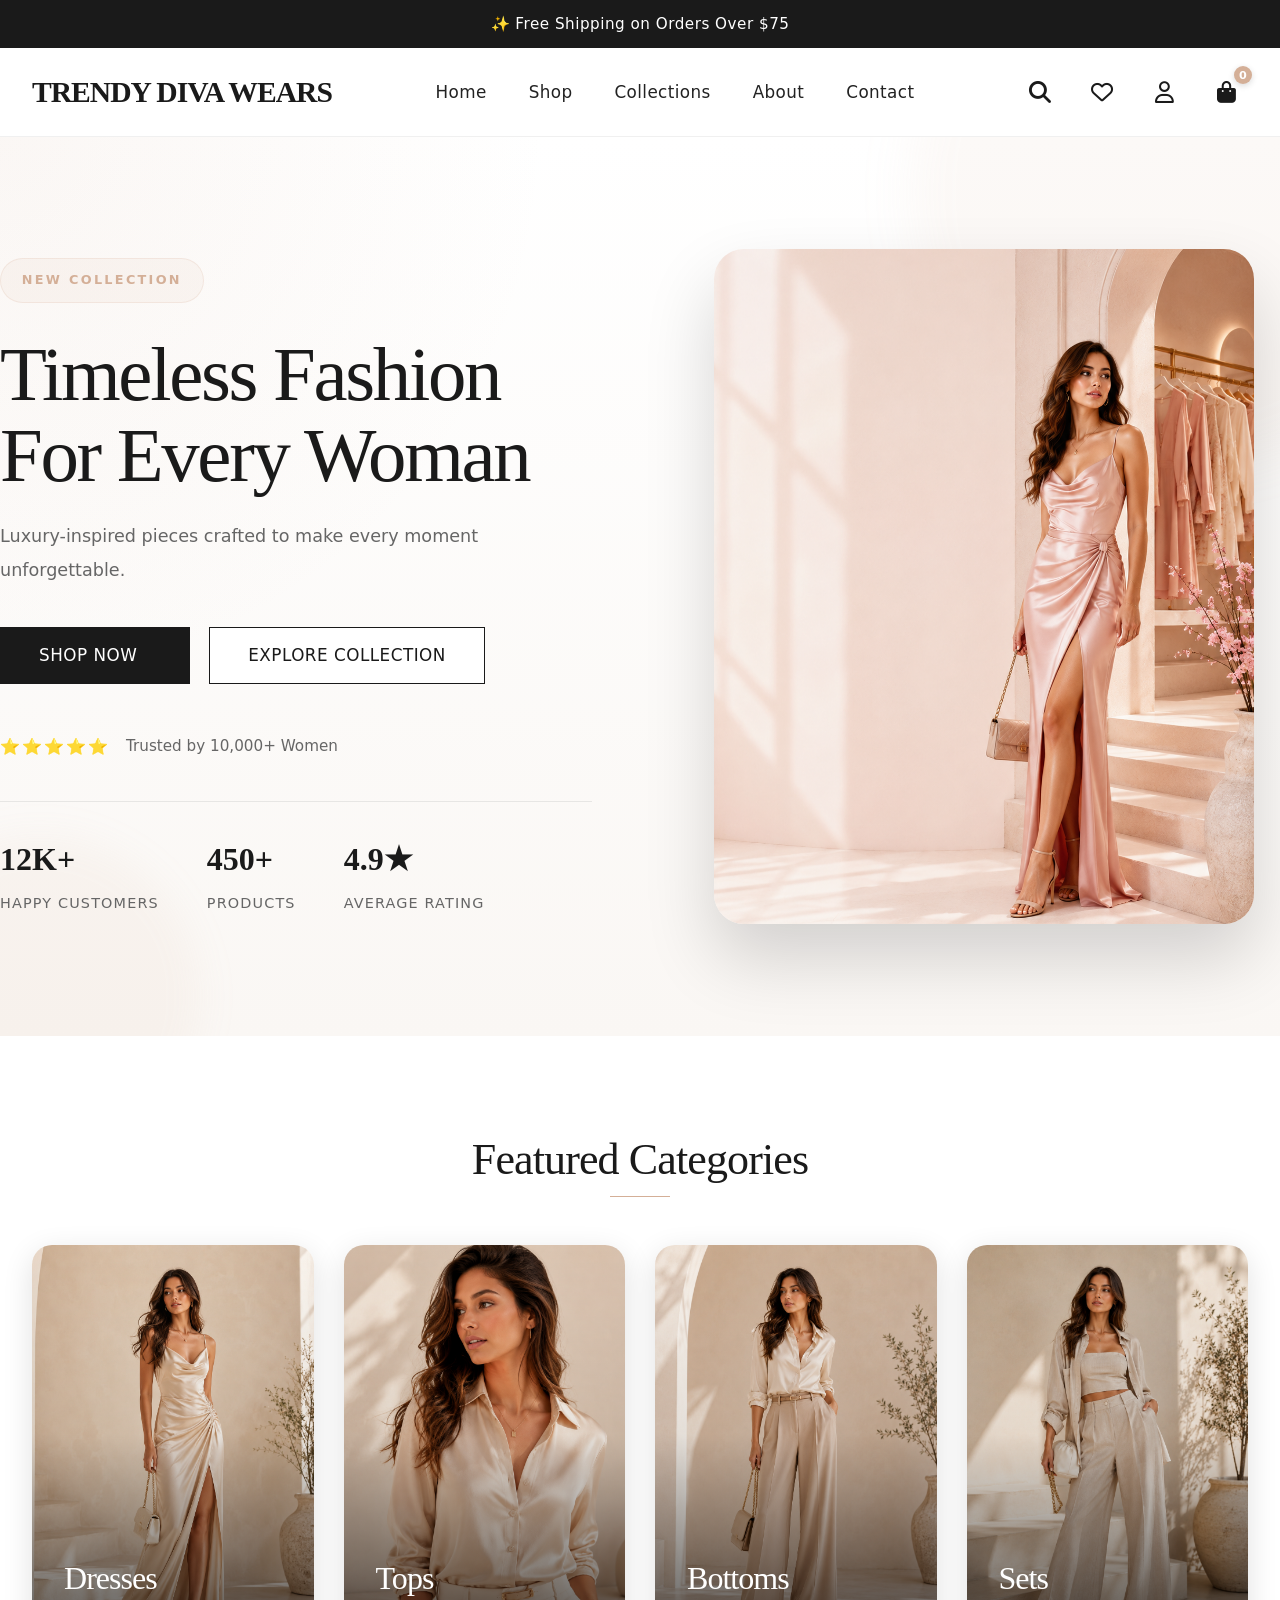
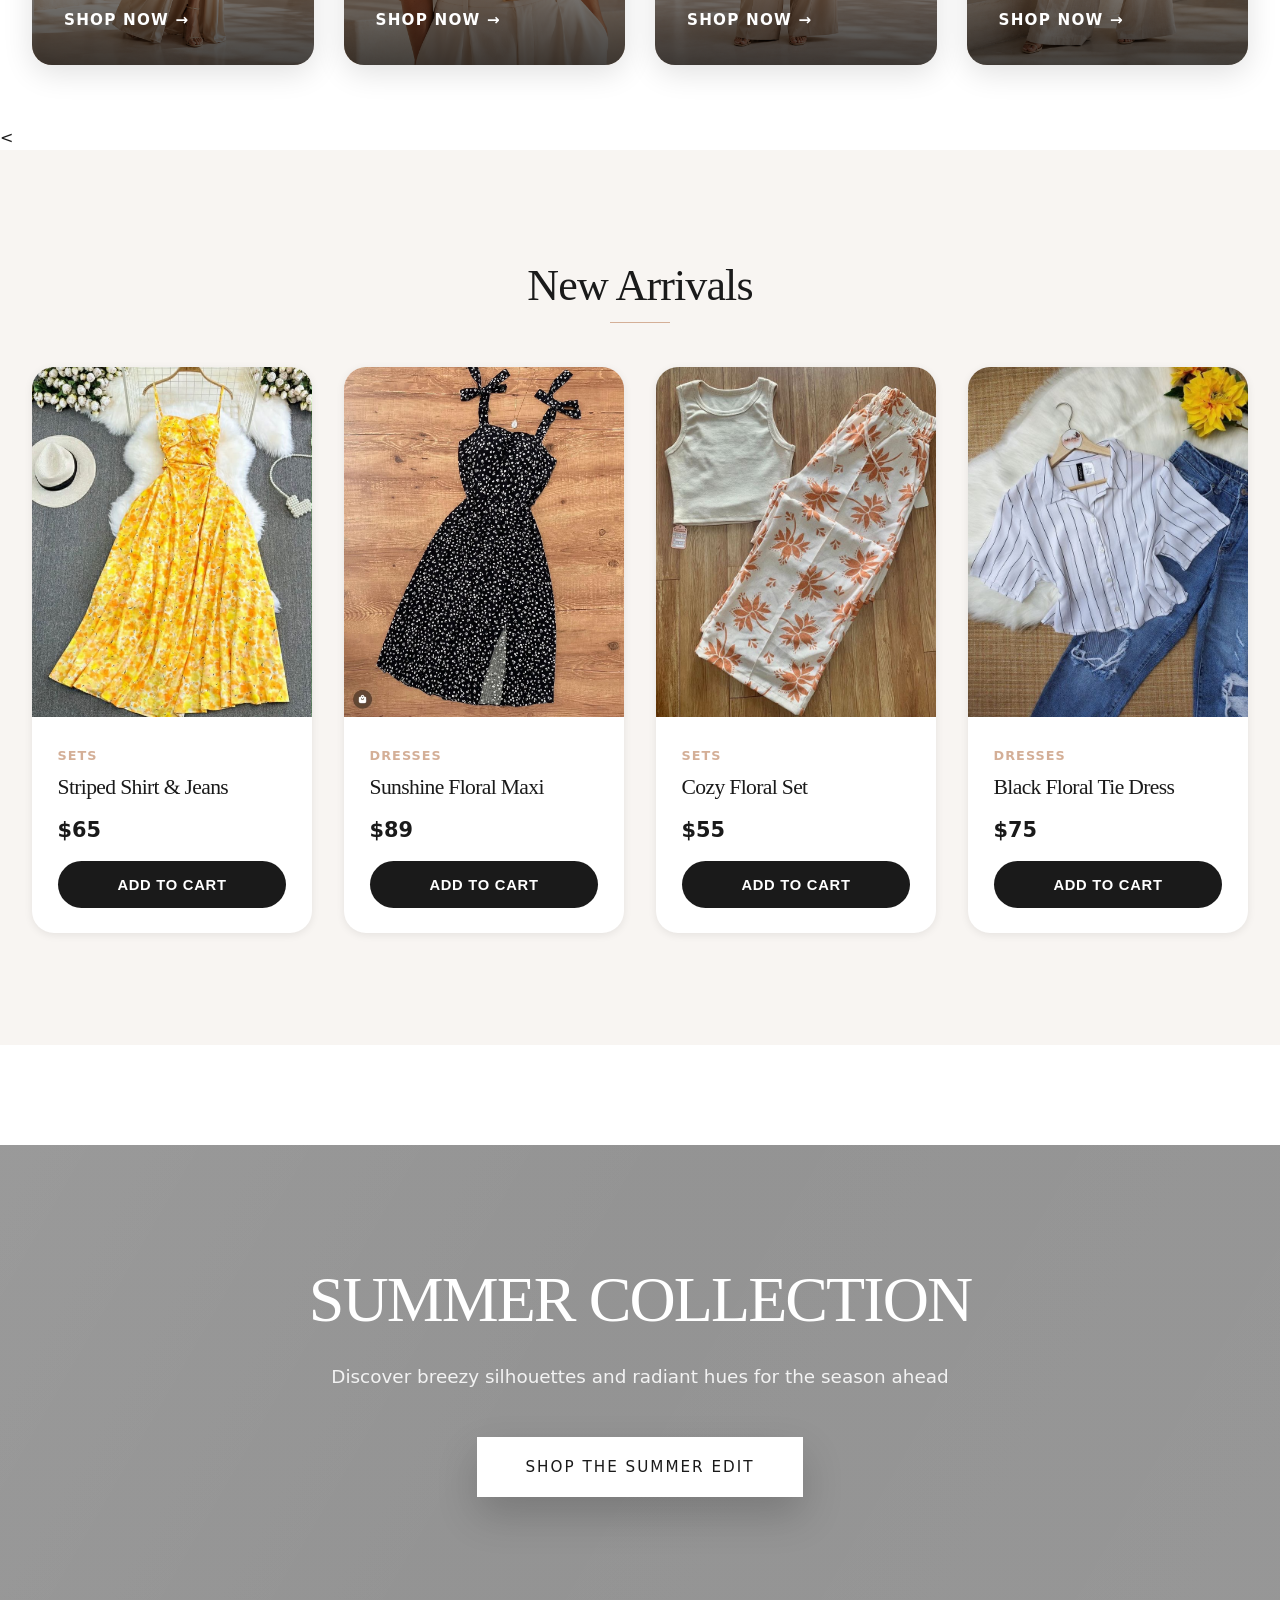
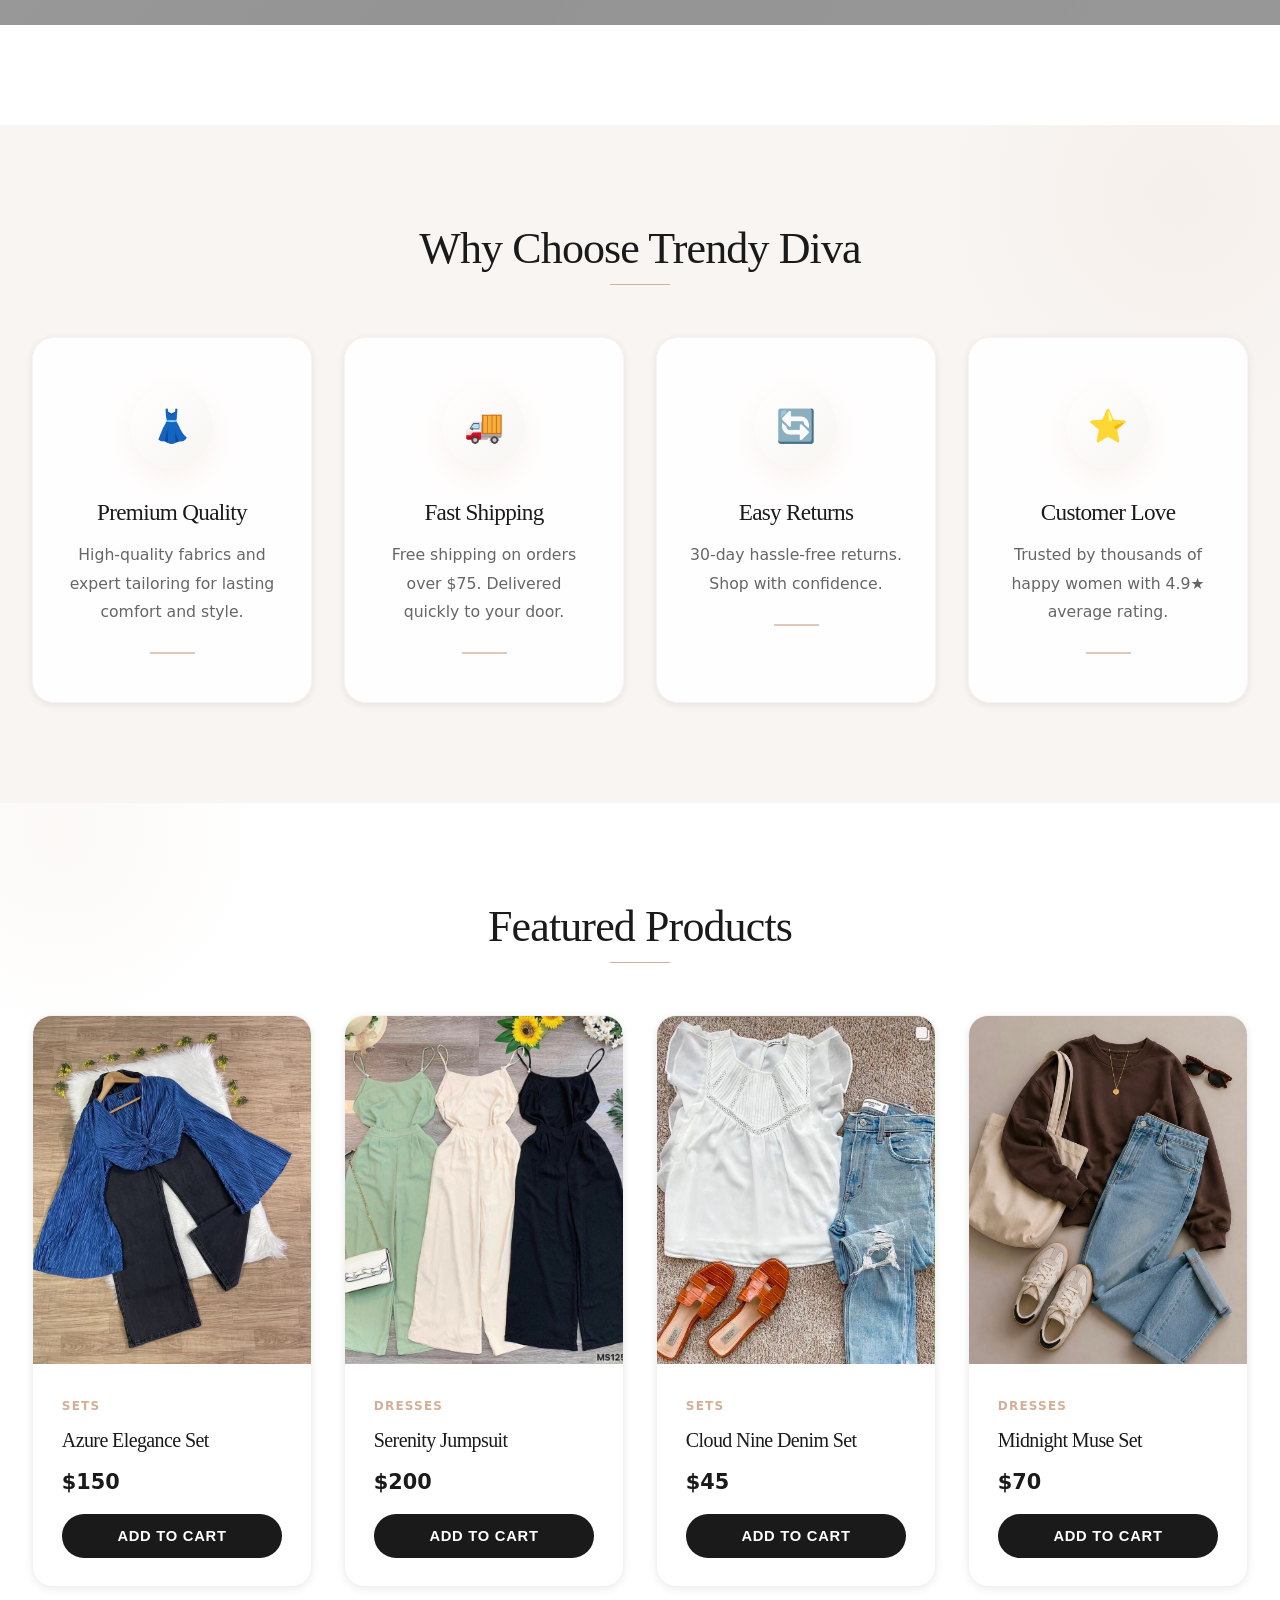
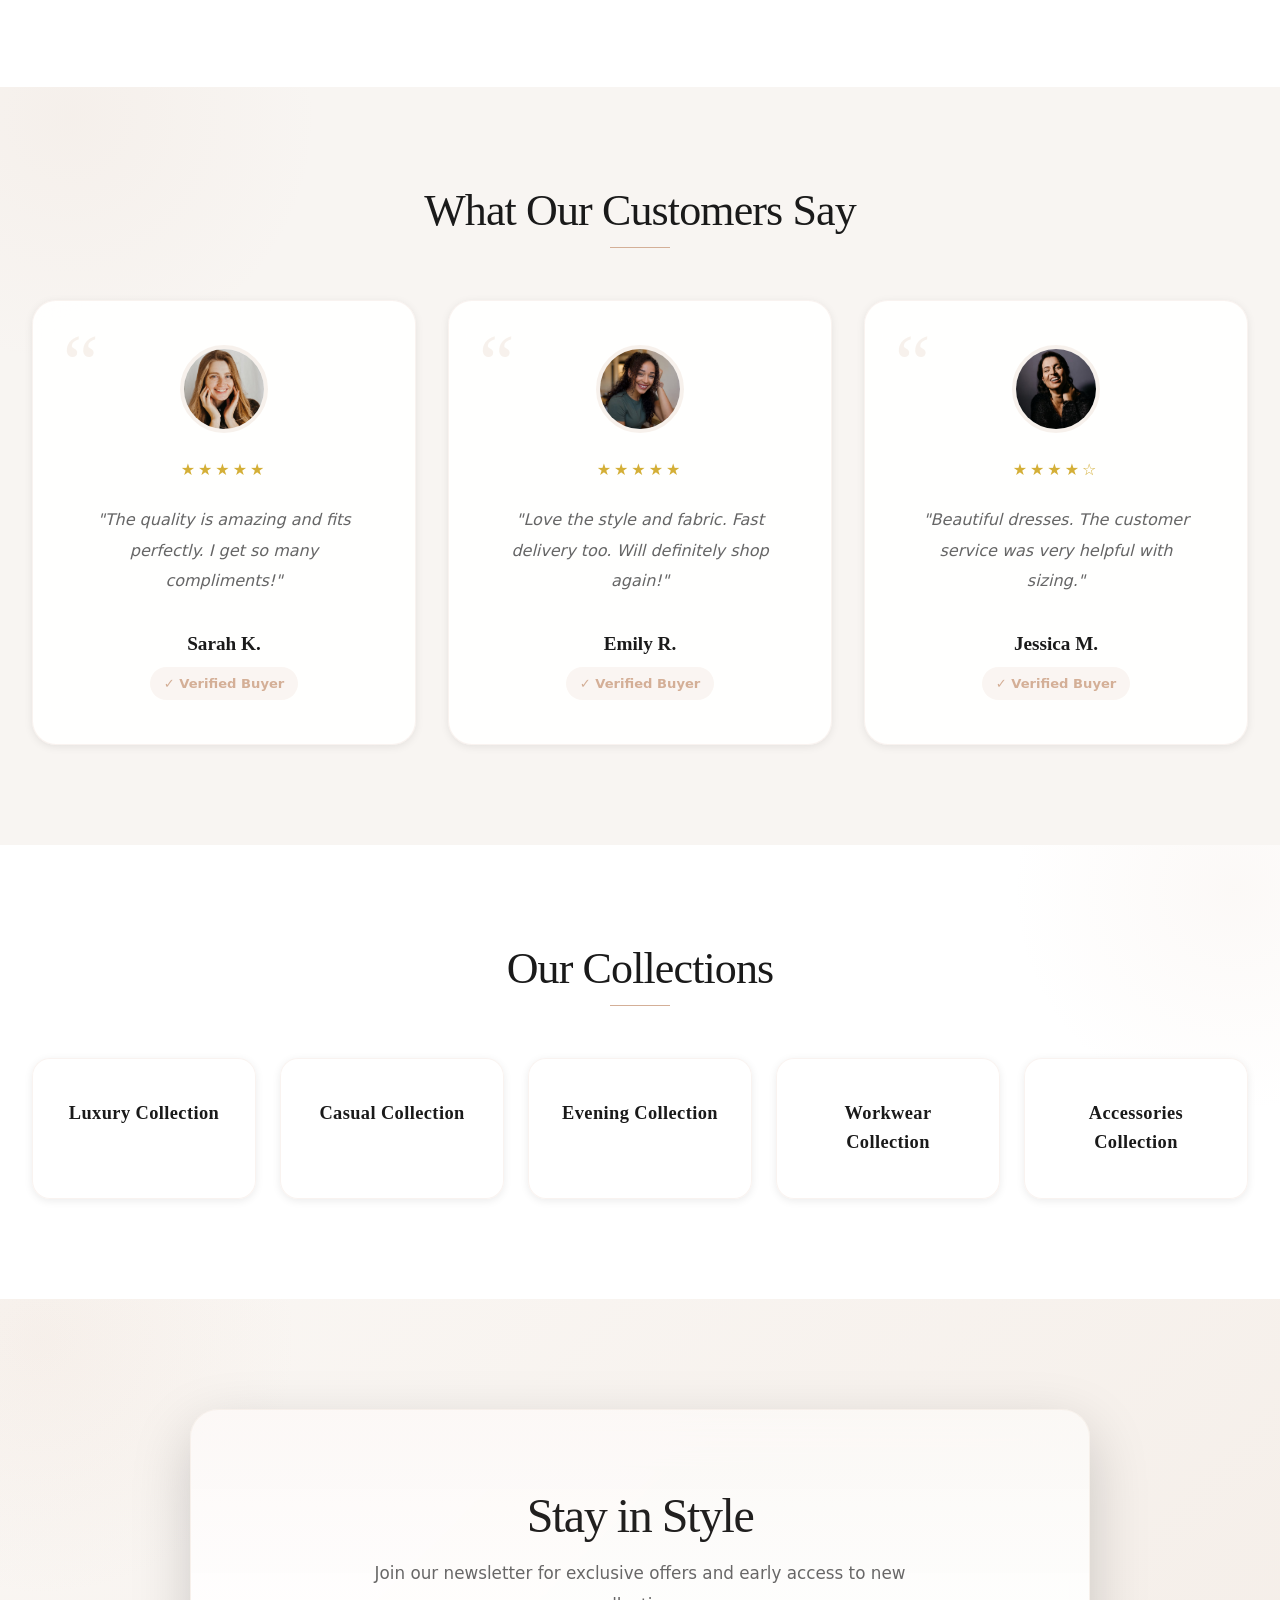
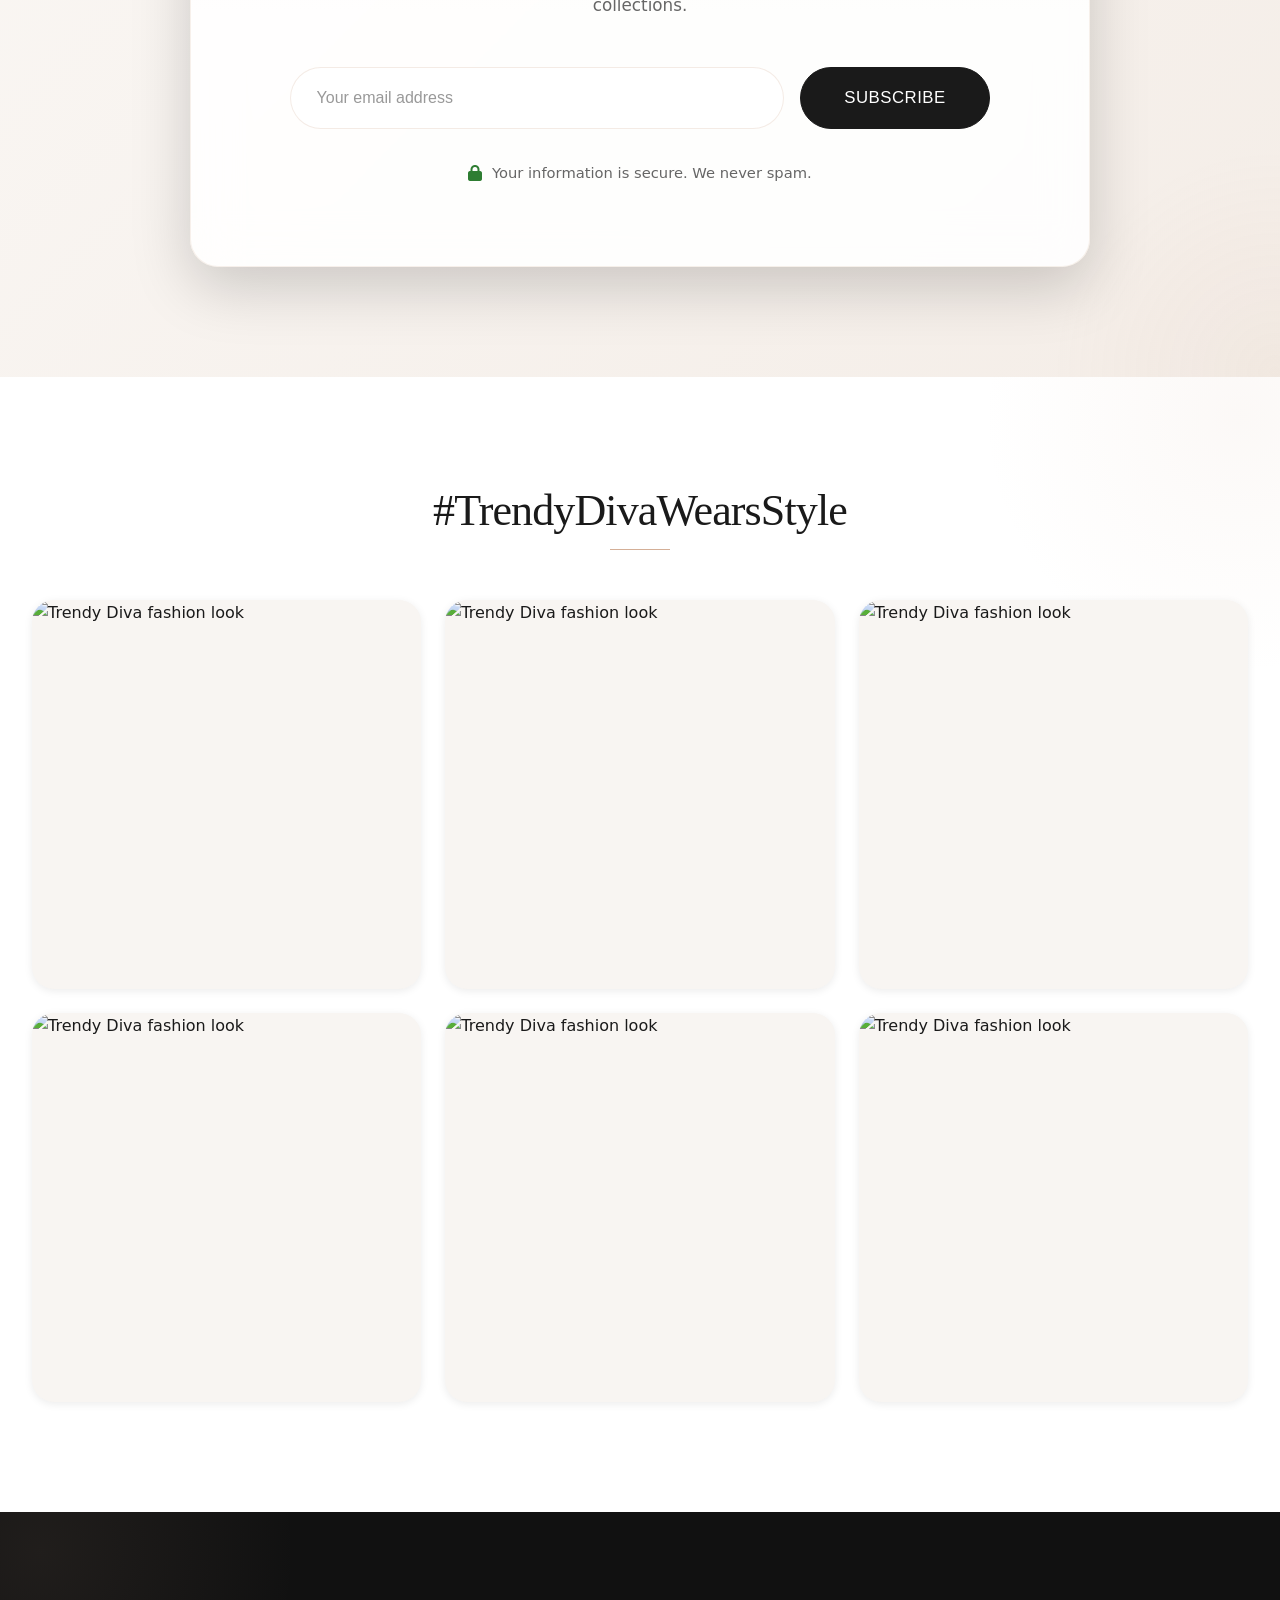
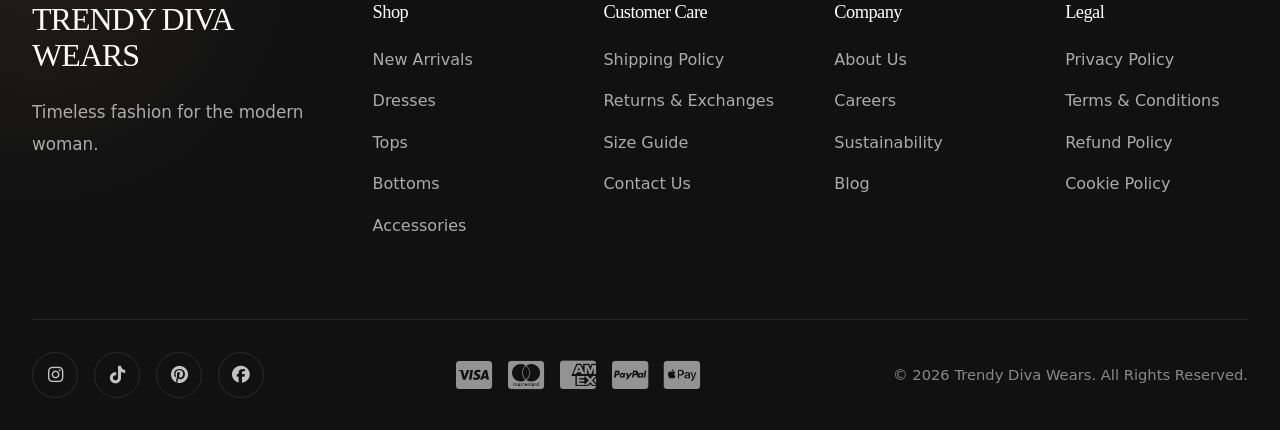
==== index.html @ c92789ea "Update index.html" ====
<!DOCTYPE html>
<html lang="en">
<head>
    <meta charset="UTF-8">
    <meta name="viewport" content="width=device-width, initial-scale=1.0">
    <meta name="description" content="Premium women's fashion. Shop elegant dresses, tops, skirts and more at Trendy Diva.">
    <meta name="keywords" content="fashion,women,dresses,skirts,tops,online store">
    <meta name="author" content="Trendy Diva">
    
    <title>Trendy Diva Wears • Premium Fashion for Modern Women</title>
    
    <!-- Favicon -->
    <link rel="icon" href="images/logo/favicon.png">
    
    <!-- Font Awesome -->
    <link rel="stylesheet" href="https://cdnjs.cloudflare.com/ajax/libs/font-awesome/6.5.1/css/all.min.css">
    
    <!-- CSS -->
    <link rel="stylesheet" href="css/style.css">
</head>
<body>

    <!-- Announcement -->
    <div class="announcement">
        ✨ Free Shipping on Orders Over $75
    </div>

    <!-- Navbar -->
    <nav class="navbar">
        <div class="nav-container">
            <a href="#" class="logo">TRENDY DIVA WEARS</a>
            
            <ul class="nav-links" id="navLinks">
                <li><a href="#">Home</a></li>
                <li><a href="#">Shop</a></li>
                <li><a href="#">Collections</a></li>
                <li><a href="#">About</a></li>
                <li><a href="#">Contact</a></li>
            </ul>

            <div class="nav-actions">
                <a href="#" class="icon-btn search-trigger" aria-label="Search"><i class="fa-solid fa-magnifying-glass"></i></a>
                <a href="#" class="icon-btn" aria-label="Wishlist"><i class="fa-regular fa-heart"></i></a>
                <a href="#" class="icon-btn" aria-label="Account"><i class="fa-regular fa-user"></i></a>
                <a href="#" class="icon-btn cart-icon" aria-label="Cart">
                    <i class="fa-solid fa-bag-shopping"></i>
                    <span class="cart-count">0</span>
                </a>
            </div>

            <div class="hamburger" id="hamburger">
                <span></span>
                <span></span>
                <span></span>
            </div>
        </div>
    </nav>

    <!-- Hidden Search Modal -->
    <div class="search-modal" id="searchModal" style="display:none;">
        <div class="search-modal-content">
            <input type="text" placeholder="Search our collection..." aria-label="Search products">
            <button type="button" class="close-search">✕</button>
        </div>
    </div>

    <!-- Hero -->
    <header class="hero">
        <div class="hero-container">
            <!-- Left Column -->
            <div class="hero-content">
                <span class="badge">NEW COLLECTION</span>
                <h1>Timeless Fashion<br>For Every Woman</h1>
                <p>Luxury-inspired pieces crafted to make every moment unforgettable.</p>
                
                <div class="hero-buttons">
                    <a href="#" class="btn-primary">Shop Now</a>
                    <a href="#" class="btn-secondary">Explore Collection</a>
                </div>

                <div class="trust-proof">
                    <span class="stars">⭐⭐⭐⭐⭐</span>
                    <p>Trusted by 10,000+ Women</p>
                </div>

                <div class="hero-stats">
                    <div class="stat-item">
                        <strong>12K+</strong>
                        <span>Happy Customers</span>
                    </div>
                    <div class="stat-item">
                        <strong>450+</strong>
                        <span>Products</span>
                    </div>
                    <div class="stat-item">
                        <strong>4.9★</strong>
                        <span>Average Rating</span>
                    </div>
                </div>
            </div>

            <!-- Right Column - Model Image -->
<div class="hero-image-wrapper">
    <div class="decorative-shape"></div>
    <img src="images/hero-image.PNG"
         alt="Luxury Fashion Model"
         class="hero-model">
</div>
        </div>
    </header>

        <!-- Featured Categories -->
    <section class="section categories-section">
        <div class="container">
            <h2 class="section-title">Featured Categories</h2>

            <div class="categories-grid">

                <div class="category-card">
                    <div class="category-image-wrapper">
                        <img src="images/category-dresses.PNG" alt="Dresses" loading="lazy">
                    </div>
                    <div class="category-overlay">
                        <h3>Dresses</h3>
                        <a href="#" class="shop-link">Shop Now →</a>
                    </div>
                </div>

                <div class="category-card">
                    <div class="category-image-wrapper">
                        <img src="images/category-tops.PNG" alt="Tops" loading="lazy">
                    </div>
                    <div class="category-overlay">
                        <h3>Tops</h3>
                        <a href="#" class="shop-link">Shop Now →</a>
                    </div>
                </div>

                <div class="category-card">
                    <div class="category-image-wrapper">
                        <img src="images/category-bottoms.PNG" alt="Bottoms" loading="lazy">
                    </div>
                    <div class="category-overlay">
                        <h3>Bottoms</h3>
                        <a href="#" class="shop-link">Shop Now →</a>
                    </div>
                </div>

                <div class="category-card">
                    <div class="category-image-wrapper">
                        <img src="images/category-sets.PNG" alt="Sets" loading="lazy">
                    </div>
                    <div class="category-overlay">
                        <h3>Sets</h3>
                        <a href="#" class="shop-link">Shop Now →</a>
                    </div>
                </div>

            </div>
        </div>
    </section>

    <<!-- New Arrivals -->
<section class="section new-arrivals">
    <div class="container">
        <h2 class="section-title">New Arrivals</h2>
        <div class="products-grid">

            <!-- Product 1 -->
            <div class="product-card">
                <div class="product-image">
                    <img src="images/dresses.JPG" alt="Striped Shirt Set" loading="lazy">
                </div>
                <div class="product-info">
                    <span class="product-category">Sets</span>
                    <h4>Striped Shirt & Jeans</h4>
                    <div class="price-row">
                        <span class="price">$65</span>
                    </div>
                    <button class="add-to-cart">Add to Cart</button>
                </div>
            </div>

            <!-- Product 2 -->
            <div class="product-card">
                <div class="product-image">
                    <img src="images/dresses1.JPG" alt="Yellow Floral Dress" loading="lazy">
                </div>
                <div class="product-info">
                    <span class="product-category">Dresses</span>
                    <h4>Sunshine Floral Maxi</h4>
                    <div class="price-row">
                        <span class="price">$89</span>
                    </div>
                    <button class="add-to-cart">Add to Cart</button>
                </div>
            </div>

            <!-- Product 3 -->
            <div class="product-card">
                <div class="product-image">
                    <img src="images/sets1.JPG" alt="Cream Matching Set" loading="lazy">
                </div>
                <div class="product-info">
                    <span class="product-category">Sets</span>
                    <h4>Cozy Floral Set</h4>
                    <div class="price-row">
                        <span class="price">$55</span>
                    </div>
                    <button class="add-to-cart">Add to Cart</button>
                </div>
            </div>

            <!-- Product 4 -->
            <div class="product-card">
                <div class="product-image">
                    <img src="images/sets.JPG" alt="Black Floral Dress" loading="lazy">
                </div>
                <div class="product-info">
                    <span class="product-category">Dresses</span>
                    <h4>Black Floral Tie Dress</h4>
                    <div class="price-row">
                        <span class="price">$75</span>
                    </div>
                    <button class="add-to-cart">Add to Cart</button>
                </div>
            </div>

        </div>
    </div>
</section>

    <!-- Summer Banner -->
    <section class="promo-banner">
        <div class="container">
            <div class="banner-content">
                <h2>SUMMER COLLECTION</h2>
                <p>Discover breezy silhouettes and radiant hues for the season ahead</p>
                <a href="#" class="btn-primary">Shop The Summer Edit</a>
            </div>
        </div>
    </section>

    <!-- Why Choose Us -->
<section class="section why-us">
    <div class="container">
        <h2 class="section-title">Why Choose Trendy Diva</h2>
        <div class="features-grid">

            <div class="feature-card">
                <div class="feature-icon">👗</div>
                <h3>Premium Quality</h3>
                <p>High-quality fabrics and expert tailoring for lasting comfort and style.</p>
            </div>

            <div class="feature-card">
                <div class="feature-icon">🚚</div>
                <h3>Fast Shipping</h3>
                <p>Free shipping on orders over $75. Delivered quickly to your door.</p>
            </div>

            <div class="feature-card">
                <div class="feature-icon">🔄</div>
                <h3>Easy Returns</h3>
                <p>30-day hassle-free returns. Shop with confidence.</p>
            </div>

            <div class="feature-card">
                <div class="feature-icon">⭐</div>
                <h3>Customer Love</h3>
                <p>Trusted by thousands of happy women with 4.9★ average rating.</p>
            </div>

        </div>
    </div>
</section>

   <!-- Featured Products -->
<section class="section featured-products">
    <div class="container">
        <h2 class="section-title">Featured Products</h2>
        <div class="products-grid">

            <!-- 1 -->
            <div class="product-card">
                <div class="product-image">
                    <img src="images/productbl .JPG" alt="Azure Elegance Set" loading="lazy">
                </div>
                <div class="product-info">
                    <span class="product-category">Sets</span>
                    <h4>Azure Elegance Set</h4>
                    <div class="price-row">
                        <span class="price">$150</span>
                    </div>
                    <button class="add-to-cart">Add to Cart</button>
                </div>
            </div>

            <!-- 2 -->
            <div class="product-card">
                <div class="product-image">
                    <img src="images/productp .JPG" alt="Serenity Jumpsuit" loading="lazy">
                </div>
                <div class="product-info">
                    <span class="product-category">Dresses</span>
                    <h4>Serenity Jumpsuit</h4>
                    <div class="price-row">
                        <span class="price">$200</span>
                    </div>
                    <button class="add-to-cart">Add to Cart</button>
                </div>
            </div>

            <!-- 3 -->
            <div class="product-card">
                <div class="product-image">
                    <img src="images/productw .JPG" alt="Cloud Nine Denim Set" loading="lazy">
                </div>
                <div class="product-info">
                    <span class="product-category">Sets</span>
                    <h4>Cloud Nine Denim Set</h4>
                    <div class="price-row">
                        <span class="price">$45</span>
                    </div>
                    <button class="add-to-cart">Add to Cart</button>
                </div>
            </div>

            <!-- 4 -->
            <div class="product-card">
                <div class="product-image">
                    <img src="images/productb.JPG" alt="Midnight Muse Set" loading="lazy">
                </div>
                <div class="product-info">
                    <span class="product-category">Dresses</span>
                    <h4>Midnight Muse Set</h4>
                    <div class="price-row">
                        <span class="price">$70</span>
                    </div>
                    <button class="add-to-cart">Add to Cart</button>
                </div>
            </div>

        </div>
    </div>
</section>
    <!-- Testimonials -->
<section class="section testimonials">
    <div class="container">
        <h2 class="section-title">What Our Customers Say</h2>
        <div class="testimonials-grid">

            <div class="testimonial-card">
                <img src="images/testimonial1.jpg" alt="Sarah K." class="testimonial-avatar" loading="lazy">
                <div class="stars">★★★★★</div>
                <p>"The quality is amazing and fits perfectly. I get so many compliments!"</p>
                <div class="testimonial-meta">
                    <strong>Sarah K.</strong>
                    <span class="verified">✓ Verified Buyer</span>
                </div>
            </div>

            <div class="testimonial-card">
                <img src="images/testimonial2.jpg" alt="Emily R." class="testimonial-avatar" loading="lazy">
                <div class="stars">★★★★★</div>
                <p>"Love the style and fabric. Fast delivery too. Will definitely shop again!"</p>
                <div class="testimonial-meta">
                    <strong>Emily R.</strong>
                    <span class="verified">✓ Verified Buyer</span>
                </div>
            </div>

            <div class="testimonial-card">
                <img src="images/testimonial3.jpg" alt="Jessica M." class="testimonial-avatar" loading="lazy">
                <div class="stars">★★★★☆</div>
                <p>"Beautiful dresses. The customer service was very helpful with sizing."</p>
                <div class="testimonial-meta">
                    <strong>Jessica M.</strong>
                    <span class="verified">✓ Verified Buyer</span>
                </div>
            </div>

        </div>
    </div>
</section>

    <!-- Trusted Brands -->
    <section class="brands-section">
        <div class="container">
            <h2 class="section-title">Our Collections</h2>
            <div class="brands-grid">
                <div class="brand">Luxury Collection</div>
                <div class="brand">Casual Collection</div>
                <div class="brand">Evening Collection</div>
                <div class="brand">Workwear Collection</div>
                <div class="brand">Accessories Collection</div>
            </div>
        </div>
    </section>

    <!-- Newsletter -->
    <section class="newsletter-section">
        <div class="container">
            <div class="newsletter-box">
                <h2>Stay in Style</h2>
                <p>Join our newsletter for exclusive offers and early access to new collections.</p>
                <form id="newsletterForm">
                    <input type="email" placeholder="Your email address" required>
                    <button type="submit" class="btn-primary">Subscribe</button>
                </form>
                <div class="secure-note">
                    <i class="fa-solid fa-lock"></i>
                    <span>Your information is secure. We never spam.</span>
                </div>
            </div>
        </div>
    </section>

    <!-- Instagram Gallery -->
<section class="instagram-section">
    <div class="container">
        <h2 class="section-title">#TrendyDivaWearsStyle</h2>
        <div class="instagram-grid">

            <div class="insta-card">
                <img src="images/insta1.jpg" alt="Trendy Diva fashion look" loading="lazy">
            </div>
            <div class="insta-card">
                <img src="images/insta2.jpg" alt="Trendy Diva fashion look" loading="lazy">
            </div>
            <div class="insta-card">
                <img src="images/insta3.jpg" alt="Trendy Diva fashion look" loading="lazy">
            </div>
            <div class="insta-card">
                <img src="images/insta4.jpg" alt="Trendy Diva fashion look" loading="lazy">
            </div>
            <div class="insta-card">
                <img src="images/insta5.jpg" alt="Trendy Diva fashion look" loading="lazy">
            </div>
            <div class="insta-card">
                <img src="images/insta6.jpg" alt="Trendy Diva fashion look" loading="lazy">
            </div>

        </div>
    </div>
</section>

    <!-- Footer -->
    <footer class="footer">
        <div class="container">
            <div class="footer-grid">
                <div class="footer-col">
                    <h3>TRENDY DIVA WEARS</h3>
                    <p>Timeless fashion for the modern woman.</p>
                </div>
                <div class="footer-col">
                    <h4>Shop</h4>
                    <a href="#">New Arrivals</a>
                    <a href="#">Dresses</a>
                    <a href="#">Tops</a>
                    <a href="#">Bottoms</a>
                    <a href="#">Accessories</a>
                </div>
                <div class="footer-col">
                    <h4>Customer Care</h4>
                    <a href="#">Shipping Policy</a>
                    <a href="#">Returns &amp; Exchanges</a>
                    <a href="#">Size Guide</a>
                    <a href="#">Contact Us</a>
                </div>
                <div class="footer-col">
                    <h4>Company</h4>
                    <a href="#">About Us</a>
                    <a href="#">Careers</a>
                    <a href="#">Sustainability</a>
                    <a href="#">Blog</a>
                </div>
                <div class="footer-col">
                    <h4>Legal</h4>
                    <a href="#">Privacy Policy</a>
                    <a href="#">Terms &amp; Conditions</a>
                    <a href="#">Refund Policy</a>
                    <a href="#">Cookie Policy</a>
                </div>
            </div>
            
            <div class="footer-bottom">
                <div class="social-icons">
                    <a href="#"><i class="fa-brands fa-instagram"></i></a>
                    <a href="#"><i class="fa-brands fa-tiktok"></i></a>
                    <a href="#"><i class="fa-brands fa-pinterest"></i></a>
                    <a href="#"><i class="fa-brands fa-facebook"></i></a>
                </div>
                <div class="payment-icons">
                    <i class="fa-brands fa-cc-visa"></i>
                    <i class="fa-brands fa-cc-mastercard"></i>
                    <i class="fa-brands fa-cc-amex"></i>
                    <i class="fa-brands fa-cc-paypal"></i>
                    <i class="fa-brands fa-cc-apple-pay"></i>
                </div>
                <p>&copy; 2026 Trendy Diva Wears. All Rights Reserved.</p>
            </div>
        </div>
    </footer>

    <!-- Back to Top -->
    <button class="back-to-top" id="backToTop" aria-label="Back to top">
        <i class="fa-solid fa-arrow-up"></i>
    </button>

    <!-- JS -->
    <script src="js/script.js"></script>
</body>
</html>
---- css/style.css ----
/* CSS Reset */
*,
*::before,
*::after {
    margin: 0;
    padding: 0;
    box-sizing: border-box;
}

body {
    font-family: 'Helvetica Neue', system-ui, -apple-system, BlinkMacSystemFont, 'Segoe UI', Roboto, sans-serif;
    line-height: 1.6;
    color: #1a1a1a;
    overflow-x: hidden;
}

img {
    max-width: 100%;
    height: auto;
    display: block;
}

/* CSS Variables */
:root {
    --primary: #1a1a1a;
    --accent: #d4af97;
    --light: #f8f5f2;
    --dark: #111111;
    --gray: #666666;
    --text: #222222;
    
    --font-serif: 'Playfair Display', serif;
    --font-sans: 'Helvetica Neue', system-ui, sans-serif;
    
    --transition: all 0.4s cubic-bezier(0.4, 0, 0.2, 1);
    --transition-fast: all 0.25s cubic-bezier(0.4, 0, 0.2, 1);
    
    --radius-sm: 4px;
    --radius-md: 8px;
    --radius-lg: 16px;
    
    --shadow-sm: 0 2px 8px rgba(0, 0, 0, 0.08);
    --shadow-md: 0 8px 30px rgba(0, 0, 0, 0.12);
    --shadow-lg: 0 20px 60px rgba(0, 0, 0, 0.18);
}

/* Base Styles */
body {
    background-color: #fff;
    font-size: 16px;
    font-weight: 400;
}

.container {
    width: 100%;
    max-width: 1400px;
    margin: 0 auto;
    padding: 0 2rem;
}

.section {
    padding: 100px 0;
}

.section-title {
    font-family: var(--font-serif);
    font-size: 2.75rem;
    font-weight: 500;
    letter-spacing: -0.02em;
    text-align: center;
    margin-bottom: 3.5rem;
    position: relative;
}

.section-title::after {
    content: '';
    position: absolute;
    bottom: -12px;
    left: 50%;
    transform: translateX(-50%);
    width: 60px;
    height: 1px;
    background: var(--accent);
}

/* Typography */
h1, h2, h3, h4 {
    font-family: var(--font-serif);
    font-weight: 500;
    line-height: 1.1;
    letter-spacing: -0.03em;
}

h1 {
    font-size: 4.2rem;
    line-height: 1.05;
}

h2 {
    font-size: 2.75rem;
}

h3 {
    font-size: 1.75rem;
}

h4 {
    font-size: 1.35rem;
}

p {
    color: var(--gray);
    font-size: 1.05rem;
}

a {
    text-decoration: none;
    color: inherit;
    transition: var(--transition);
}

/* Utility Classes */
.fade-up {
    opacity: 0;
    transform: translateY(40px);
    transition: all 0.8s cubic-bezier(0.25, 0.1, 0.25, 1);
}

.fade-up.visible {
    opacity: 1;
    transform: translateY(0);
}

.btn-primary,
.btn-secondary {
    display: inline-block;
    padding: 14px 38px;
    font-size: 1.05rem;
    font-weight: 500;
    letter-spacing: 0.5px;
    text-transform: uppercase;
    border: 1px solid var(--primary);
    transition: var(--transition);
    cursor: pointer;
    position: relative;
    overflow: hidden;
}

.btn-primary {
    background: var(--primary);
    color: white;
}

.btn-primary:hover {
    background: var(--dark);
    color: white;
    transform: translateY(-2px);
}

.btn-secondary {
    background: transparent;
    color: var(--primary);
}

.btn-secondary:hover {
    background: var(--primary);
    color: white;
}

.glass {
    background: rgba(255, 255, 255, 0.85);
    backdrop-filter: blur(20px);
    border: 1px solid rgba(255, 255, 255, 0.6);
}

/* Announcement Bar */
.announcement {
    background: var(--primary);
    color: white;
    text-align: center;
    padding: 12px 0;
    font-size: 0.95rem;
    letter-spacing: 0.5px;
    font-weight: 500;
    position: relative;
    z-index: 1000;
}

/* Premium Sticky Navbar */
.navbar {
    position: sticky;
    top: 0;
    z-index: 1100;
    background: rgba(255, 255, 255, 0.96);
    backdrop-filter: blur(24px);
    border-bottom: 1px solid rgba(0, 0, 0, 0.06);
    transition: var(--transition);
}

.navbar.scrolled {
    padding: 12px 0;
    box-shadow: var(--shadow-sm);
}

.nav-container {
    display: flex;
    align-items: center;
    justify-content: space-between;
    height: 88px;
    max-width: 1400px;
    margin: 0 auto;
    padding: 0 2rem;
}

/* Navigation Links */
.nav-links {
    display: flex;
    list-style: none;
    gap: 42px;
    margin: 0;
}

.nav-links li a {
    font-size: 1.05rem;
    font-weight: 500;
    letter-spacing: 0.4px;
    color: var(--text);
    position: relative;
    padding: 4px 0;
}

.nav-links li a::after {
    content: '';
    position: absolute;
    bottom: 0;
    left: 0;
    width: 0;
    height: 1.5px;
    background: var(--accent);
    transition: var(--transition);
}

.nav-links li a:hover::after {
    width: 100%;
}

/* Logo */
.logo {
    font-family: var(--font-serif);
    font-size: 1.85rem;
    font-weight: 600;
    letter-spacing: -1px;
    color: var(--primary);
    transition: var(--transition);
}

.logo:hover {
    color: var(--accent);
    transform: scale(1.02);
}

/* Navigation Icons */
.nav-actions {
    display: flex;
    align-items: center;
    gap: 18px;
}

.icon-btn {
    width: 44px;
    height: 44px;
    display: flex;
    align-items: center;
    justify-content: center;
    color: var(--primary);
    font-size: 1.35rem;
    border-radius: 50%;
    transition: var(--transition);
    position: relative;
}

.icon-btn:hover {
    background: rgba(0, 0, 0, 0.05);
    transform: scale(1.1);
}

/* Cart Badge */
.cart-icon {
    position: relative;
}

.cart-count {
    position: absolute;
    top: -4px;
    right: -4px;
    background: var(--accent);
    color: white;
    font-size: 0.7rem;
    font-weight: 600;
    width: 18px;
    height: 18px;
    border-radius: 50%;
    display: flex;
    align-items: center;
    justify-content: center;
    line-height: 1;
    box-shadow: 0 2px 6px rgba(0, 0, 0, 0.15);
}

/* Hamburger Menu */
.hamburger {
    display: none;
    flex-direction: column;
    gap: 5px;
    cursor: pointer;
    padding: 8px;
}

.hamburger span {
    width: 26px;
    height: 2px;
    background: var(--primary);
    transition: var(--transition);
    border-radius: 2px;
}

/* Search Modal */
.search-modal {
    position: fixed;
    top: 0;
    left: 0;
    width: 100%;
    height: 100vh;
    background: rgba(0, 0, 0, 0.75);
    display: flex;
    align-items: flex-start;
    justify-content: center;
    padding-top: 120px;
    z-index: 1200;
    opacity: 0;
    visibility: hidden;
    transition: all 0.4s cubic-bezier(0.4, 0, 0.2, 1);
}

.search-modal.show {
    opacity: 1;
    visibility: visible;
}

.search-modal-content {
    width: 100%;
    max-width: 620px;
    background: white;
    border-radius: var(--radius-lg);
    padding: 20px 32px;
    display: flex;
    align-items: center;
    gap: 16px;
    box-shadow: var(--shadow-lg);
    position: relative;
}

.search-modal-content input {
    flex: 1;
    border: none;
    outline: none;
    font-size: 1.35rem;
    font-weight: 400;
    padding: 12px 0;
    background: transparent;
}

.search-modal-content input::placeholder {
    color: #999;
}

.close-search {
    background: none;
    border: none;
    font-size: 1.8rem;
    color: var(--gray);
    cursor: pointer;
    padding: 8px;
    transition: var(--transition);
}

.close-search:hover {
    color: var(--primary);
    transform: rotate(90deg);
}

/* =============================================
   HERO SECTION
============================================= */

.hero{
    position:relative;
    overflow:hidden;
    padding:7rem 0;
    background:
    radial-gradient(circle at top left, rgba(212,175,151,.10), transparent 35%),
    linear-gradient(to bottom,#ffffff,#faf7f4);
}

.hero::before{
    content:"";
    position:absolute;
    width:550px;
    height:550px;
    top:-220px;
    right:-180px;
    border-radius:50%;
    background:rgba(212,175,151,.08);
    filter:blur(25px);
}

.hero::after{
    content:"";
    position:absolute;
    width:320px;
    height:320px;
    bottom:-120px;
    left:-120px;
    border-radius:50%;
    background:rgba(212,175,151,.08);
    filter:blur(18px);
}

.hero-container{
    position:relative;
    z-index:2;
    display:grid;
    grid-template-columns:1fr 1fr;
    align-items:center;
    gap:6rem;
}

.hero-content{
    max-width:620px;
}

.badge{
    display:inline-flex;
    align-items:center;
    gap:.5rem;
    padding:.7rem 1.3rem;
    margin-bottom:2rem;
    border-radius:999px;
    background:rgba(212,175,151,.08);
    border:1px solid rgba(212,175,151,.2);
    color:var(--accent);
    font-size:.8rem;
    font-weight:600;
    letter-spacing:.18em;
    text-transform:uppercase;
}

.hero-content h1{
    font-size:clamp(3.5rem,6vw,5.5rem);
    line-height:1.05;
    margin-bottom:1.5rem;
    color:var(--primary);
}

.hero-content p{
    max-width:540px;
    font-size:1.1rem;
    line-height:1.9;
    color:var(--gray);
    margin-bottom:2.5rem;
}

.hero-buttons{
    display:flex;
    gap:1rem;
    flex-wrap:wrap;
    margin-bottom:2.8rem;
}

.hero-buttons .btn-primary,
.hero-buttons .btn-secondary{
    min-width:190px;
}

.hero-buttons .btn-secondary{
    background:#fff;
}

.hero-buttons .btn-secondary:hover{
    background:var(--accent);
    color:#fff;
}

.trust-proof{
    display:flex;
    align-items:center;
    gap:1rem;
    margin-bottom:2.5rem;
}

.stars{
    color:#D4AF37;
    letter-spacing:2px;
}

.hero-stats{
    display:flex;
    gap:2rem;
    flex-wrap:wrap;
    padding-top:2rem;
    border-top:1px solid rgba(0,0,0,.08);
}

.stat-item{
    display:flex;
    flex-direction:column;
    gap:.4rem;
}

.stat-item strong{
    font-family:var(--font-serif);
    font-size:2rem;
    color:var(--primary);
}

.stat-item span{
    font-size:.9rem;
    color:var(--gray);
    text-transform:uppercase;
    letter-spacing:.08em;
}

.hero-image-wrapper{
    position:relative;
    display:flex;
    justify-content:center;
    align-items:center;
}

.decorative-shape{
    position:absolute;
    width:88%;
    height:88%;
    border-radius:40% 60% 60% 40%;
    background:linear-gradient(
        135deg,
        rgba(212,175,151,.22),
        rgba(212,175,151,.05)
    );
    transform:rotate(-10deg);
}

.hero-model{
    position:relative;
    z-index:2;
    width:100%;
    max-width:540px;
    border-radius:28px;
    box-shadow:0 35px 70px rgba(0,0,0,.18);
    transition:all .6s ease;
}

.hero-model:hover{
    transform:translateY(-8px) scale(1.03);
}

/* Tablet */

@media(max-width:992px){

.hero{
padding:5rem 0;
}

.hero-container{
grid-template-columns:1fr;
text-align:center;
gap:4rem;
}

.hero-content{
max-width:100%;
margin:auto;
}

.hero-content h1,
.hero-content p{
margin-left:auto;
margin-right:auto;
}

.hero-buttons,
.hero-stats,
.trust-proof{
justify-content:center;
}

.hero-image-wrapper{
order:-1;
}

}

/* Mobile */

@media(max-width:768px){

.hero{
padding:4rem 0;
}

.hero-content h1{
font-size:2.8rem;
}

.hero-buttons{
flex-direction:column;
}

.hero-buttons .btn-primary,
.hero-buttons .btn-secondary{
width:100%;
}

.hero-stats{
flex-direction:column;
gap:1.5rem;
}

.hero-model{
max-width:400px;
margin:auto;
}

}




/* ==========================
   BUTTONS
========================== */

.hero-buttons{
    display:flex;
    align-items:center;
    gap:1.2rem;

    flex-wrap:wrap;

    margin-bottom:3rem;
}

.hero-buttons .btn-primary,
.hero-buttons .btn-secondary{
    min-width:190px;
}

/* ==========================
   TRUST
========================== */

.trust-proof{
    display:flex;
    align-items:center;
    gap:1rem;

    margin-bottom:2.5rem;
}

.trust-proof .stars{
    color:#d4af37;
    font-size:1rem;
    letter-spacing:2px;
}

.trust-proof p{
    margin:0;
    font-size:.95rem;
}

/* ==========================
   STATS
========================== */

.hero-stats{
    display:flex;
    gap:3rem;
    flex-wrap:wrap;

    padding-top:2rem;

    border-top:1px solid rgba(0,0,0,.08);
}

.stat-item{
    display:flex;
    flex-direction:column;
    gap:.45rem;
}

.stat-item strong{
    font-family:var(--font-serif);

    font-size:2rem;

    color:var(--primary);

    font-weight:600;
}

.stat-item span{
    font-size:.9rem;

    color:var(--gray);

    text-transform:uppercase;

    letter-spacing:.08em;
}

/* ==========================
   IMAGE
========================== */

.hero-image-wrapper{
    position:relative;

    display:flex;
    justify-content:center;
    align-items:center;
}

.decorative-shape{
    position:absolute;

    width:88%;
    height:88%;

    border-radius:38% 62% 60% 40% / 45% 40% 60% 55%;

    background:linear-gradient(
        135deg,
        rgba(212,175,151,.22),
        rgba(212,175,151,.05)
    );

    filter:blur(0);
}

.hero-model{
    position:relative;
    z-index:2;

    width:100%;
    max-width:540px;

    aspect-ratio:4/5;

    object-fit:cover;

    border-radius:30px;

    box-shadow:
        0 35px 70px rgba(0,0,0,.16);

    transition:
        transform .7s ease,
        box-shadow .7s ease;
}

.hero-model:hover{
    transform:
        translateY(-8px)
        scale(1.02);

    box-shadow:
        0 50px 90px rgba(0,0,0,.22);
}

/* ==========================
   RESPONSIVE
========================== */

@media (max-width:1100px){

    .hero{
        padding:5.5rem 0;
    }

    .hero-container{
        grid-template-columns:1fr;
        text-align:center;
        gap:4rem;
    }

    .hero-content{
        max-width:100%;
    }

    .hero-content h1,
    .hero-content p{
        margin-left:auto;
        margin-right:auto;
    }

    .hero-buttons,
    .trust-proof,
    .hero-stats{
        justify-content:center;
    }

    .hero-image-wrapper{
        order:-1;
    }

}

@media (max-width:768px){

    .hero{
        padding:4rem 0;
    }

    .hero-container{
        padding:0 1.5rem;
    }

    .hero-buttons{
        flex-direction:column;
        align-items:stretch;
    }

    .hero-buttons .btn-primary,
    .hero-buttons .btn-secondary{
        width:100%;
    }

    .hero-stats{
        gap:2rem;
    }

    .stat-item{
        flex:1 1 120px;
    }

}

@media (max-width:480px){

    .hero-content h1{
        font-size:2.8rem;
    }

    .hero-content p{
        font-size:1rem;
    }

    .hero-model{
        border-radius:22px;
    }

}

/* ===========================
   FEATURED CATEGORIES
=========================== */

.categories-section {
    background: #fff;
    padding: 100px 0;
}

.categories-grid {
    display: grid;
    grid-template-columns: repeat(4, 1fr);
    gap: 30px;
    margin-top: 60px;
}

.category-card {
    position: relative;
    overflow: hidden;
    border-radius: 20px;
    box-shadow: var(--shadow-md);
    cursor: pointer;
    transition: var(--transition);
    background: #fff;
}

.category-card:hover {
    transform: translateY(-8px);
    box-shadow: var(--shadow-lg);
}

.category-image-wrapper {
    width: 100%;
    height: 420px;
    overflow: hidden;
}

.category-image-wrapper img {
    width: 100%;
    height: 100%;
    object-fit: cover;
    display: block;
    transition: transform .6s ease;
}

.category-card:hover img {
    transform: scale(1.08);
}

.category-overlay {
    position: absolute;
    left: 0;
    right: 0;
    bottom: 0;
    padding: 30px 20px;
    background: linear-gradient(
        to top,
        rgba(0,0,0,.75),
        rgba(0,0,0,.15),
        transparent
    );
    color: #fff;
}

.category-overlay h3 {
    font-size: 1.8rem;
    color: #fff;
    margin-bottom: 10px;
}

.shop-link {
    color: #fff;
    font-size: .95rem;
    letter-spacing: 1px;
    text-transform: uppercase;
    font-weight: 600;
}

.shop-link:hover {
    color: var(--accent);
}

/* ===========================
   RESPONSIVE
=========================== */

@media (max-width: 992px) {

    .categories-grid {
        grid-template-columns: repeat(2, 1fr);
        gap: 20px;
    }

    .category-image-wrapper {
        height: 340px;
    }

}

@media (max-width: 768px) {

    .categories-grid {
        grid-template-columns: 1fr;
    }

    .category-image-wrapper {
        height: 450px;
    }

}

/* ==========================
   OVERLAY
========================== */

.category-overlay {
    position: absolute;
    inset: 0;

    display: flex;
    flex-direction: column;
    justify-content: flex-end;
    align-items: flex-start;

    padding: 2rem;

    background: linear-gradient(
        to top,
        rgba(0,0,0,.72),
        rgba(0,0,0,.08) 55%,
        transparent
    );

    transition: background .4s ease;
}

.category-card:hover .category-overlay {
    background: linear-gradient(
        to top,
        rgba(0,0,0,.82),
        rgba(0,0,0,.15) 55%,
        transparent
    );
}

/* ==========================
   TEXT
========================== */

.category-overlay h3 {
    color: #fff;
    font-size: 2rem;
    margin-bottom: .75rem;
}

.shop-link {
    display: inline-flex;
    align-items: center;
    gap: .5rem;

    color: #fff;

    font-size: .95rem;
    font-weight: 600;

    letter-spacing: .08em;
    text-transform: uppercase;

    transition: gap .35s ease,
                opacity .35s ease;
}

.shop-link:hover {
    gap: 1rem;
    opacity: .9;
}

/* ==========================
   HOVER ACCENT
========================== */

.category-card::after {
    content: "";

    position: absolute;
    inset: 0;

    border: 1px solid rgba(212,175,151,.35);

    border-radius: inherit;

    opacity: 0;

    transition: opacity .35s ease;
}

.category-card:hover::after {
    opacity: 1;
}

/* ==========================
   RESPONSIVE
========================== */

@media (max-width: 1100px) {

    .categories-grid {
        grid-template-columns: repeat(2, 1fr);
    }

}

@media (max-width: 768px) {

    .categories-section {
        padding: 5rem 0;
    }

    .categories-grid {
        gap: 1.5rem;
    }

    .category-overlay {
        padding: 1.5rem;
    }

    .category-overlay h3 {
        font-size: 1.6rem;
    }

}

@media (max-width: 600px) {

    .categories-grid {
        grid-template-columns: 1fr;
    }

    .category-image-wrapper {
        aspect-ratio: 4 / 5;
    }

}
/* ==========================================================
   NEW ARRIVALS SECTION
   ========================================================== */

.new-arrivals {
    padding: 7rem 0;
    background: var(--light);
}

.products-grid {
    display: grid;
    grid-template-columns: repeat(4, 1fr);
    gap: 2rem;
}

/* ==========================
   PRODUCT CARD
========================== */

.product-card {
    position: relative;
    background: #fff;
    border-radius: 22px;
    overflow: hidden;
    box-shadow: var(--shadow-sm);
    transition:
        transform .45s ease,
        box-shadow .45s ease;
}

.product-card:hover {
    transform: translateY(-10px);
    box-shadow: var(--shadow-lg);
}

/* ==========================
   PRODUCT IMAGE
========================== */

.product-image {
    position: relative;
    overflow: hidden;
    aspect-ratio: 4 / 5;
    background: #f5f5f5;
}

.product-image img {
    width: 100%;
    height: 100%;
    object-fit: cover;
    transition: transform .8s ease;
}

.product-card:hover .product-image img {
    transform: scale(1.08);
}

/* ==========================
   BADGES
========================== */

.product-badges {
    position: absolute;
    top: 1rem;
    left: 1rem;
    display: flex;
    gap: .5rem;
    z-index: 2;
}

.badge-new {
    padding: .45rem .8rem;
    background: var(--primary);
    color: #fff;
    font-size: .72rem;
    font-weight: 600;
    letter-spacing: .08em;
    text-transform: uppercase;
    border-radius: 999px;
}

/* ==========================
   QUICK VIEW
========================== */

.quick-view-btn {
    position: absolute;
    left: 50%;
    bottom: 1.5rem;
    transform: translate(-50%, 20px);

    background: rgba(255,255,255,.96);
    color: var(--primary);

    border: none;
    border-radius: 999px;

    padding: .85rem 1.6rem;

    font-size: .85rem;
    font-weight: 600;
    letter-spacing: .06em;
    text-transform: uppercase;

    cursor: pointer;

    opacity: 0;

    transition: all .35s ease;

    box-shadow: var(--shadow-md);
}

.product-card:hover .quick-view-btn {
    opacity: 1;
    transform: translate(-50%, 0);
}

/* ==========================
   WISHLIST
========================== */

.wishlist-btn {
    position: absolute;
    top: 1rem;
    right: 1rem;

    width: 42px;
    height: 42px;

    border: none;
    border-radius: 50%;

    background: rgba(255,255,255,.95);

    display: flex;
    align-items: center;
    justify-content: center;

    cursor: pointer;

    transition: all .35s ease;

    z-index: 2;
}

.wishlist-btn i {
    font-size: 1rem;
}

.wishlist-btn:hover {
    background: var(--primary);
    color: #fff;
    transform: scale(1.08);
}

/* ==========================
   PRODUCT INFO
========================== */

.product-info {
    padding: 1.6rem;
}

.product-category {
    display: inline-block;

    margin-bottom: .55rem;

    font-size: .8rem;
    letter-spacing: .08em;
    text-transform: uppercase;

    color: var(--accent);

    font-weight: 600;
}

.product-info h4 {
    margin-bottom: .9rem;
    color: var(--primary);
    transition: color .3s ease;
}

.product-card:hover h4 {
    color: var(--accent);
}

/* ==========================
   PRICE
========================== */

.price-row {
    display: flex;
    align-items: center;
    gap: .75rem;

    margin-bottom: .9rem;
}

.price {
    font-size: 1.3rem;
    font-weight: 700;
    color: var(--primary);
}

.old-price {
    font-size: .95rem;
    color: #999;
    text-decoration: line-through;
}

/* ==========================
   RATING
========================== */

.rating {
    color: #d4af37;
    letter-spacing: 2px;
    margin-bottom: 1rem;
    font-size: .9rem;
}

/* ==========================
   COLORS
========================== */

.color-dots {
    display: flex;
    gap: .6rem;
    margin-bottom: 1rem;
}

.color-dot {
    width: 14px;
    height: 14px;
    border-radius: 50%;
    border: 1px solid rgba(0,0,0,.12);
}

.color-dot.pink {
    background: #d8a5ad;
}

.color-dot.beige {
    background: #d8c2a7;
}

.color-dot.black {
    background: #222;
}

/* ==========================
   STOCK
========================== */

.stock-status {
    font-size: .9rem;
    margin-bottom: 1.4rem;
}

.in-stock {
    color: #2e7d32;
    font-weight: 600;
}

/* ==========================
   ADD TO CART
========================== */

.add-to-cart {
    width: 100%;

    border: none;

    background: var(--primary);
    color: #fff;

    padding: .95rem;

    border-radius: 999px;

    font-size: .92rem;
    font-weight: 600;
    letter-spacing: .05em;
    text-transform: uppercase;

    cursor: pointer;

    transition: all .35s ease;
}

.add-to-cart:hover {
    background: var(--dark);
    transform: translateY(-2px);
}

/* ==========================
   RESPONSIVE
========================== */

@media (max-width:1200px){

    .products-grid{
        grid-template-columns:repeat(3,1fr);
    }

}

@media (max-width:900px){

    .products-grid{
        grid-template-columns:repeat(2,1fr);
    }

}

@media (max-width:600px){

    .new-arrivals{
        padding:5rem 0;
    }

    .products-grid{
        grid-template-columns:1fr;
        gap:1.5rem;
    }

    .product-info{
        padding:1.3rem;
    }

}
/* ==========================================================
   PROMO BANNER
   Luxury Editorial Campaign Section
   HTML:
   <section class="promo-banner">
       <div class="container">
           <div class="banner-content">...</div>
       </div>
   </section>
========================================================== */

.promo-banner {
    position: relative;
    overflow: hidden;
    padding: 120px 0;
    margin: 100px 0;
    background:
        linear-gradient(rgba(17,17,17,.45), rgba(17,17,17,.45)),
        url("https://images.unsplash.com/photo-1496747611176-843222e1e57c?auto=format&fit=crop&w=1800&q=80")
        center center/cover no-repeat;
}

.promo-banner::before {
    content: "";
    position: absolute;
    inset: 0;
    background:
        linear-gradient(
            120deg,
            rgba(255,255,255,.06),
            transparent 45%,
            rgba(255,255,255,.03)
        );
    pointer-events: none;
}

.banner-content {
    position: relative;
    z-index: 2;
    max-width: 760px;
    margin: 0 auto;
    text-align: center;
    color: #fff;
}

.banner-content h2 {
    font-family: var(--font-serif);
    font-size: clamp(2.8rem, 5vw, 4.8rem);
    font-weight: 500;
    letter-spacing: -0.03em;
    margin-bottom: 24px;
    color: #fff;
}

.banner-content p {
    max-width: 620px;
    margin: 0 auto 42px;
    font-size: 1.15rem;
    line-height: 1.9;
    color: rgba(255,255,255,.88);
}

.banner-content .btn-primary {
    padding: 18px 48px;
    font-size: .95rem;
    letter-spacing: 2px;
    text-transform: uppercase;
    border-radius: 0;
    background: #fff;
    color: var(--primary);
    border: none;
    box-shadow: 0 18px 40px rgba(0,0,0,.18);
}

.banner-content .btn-primary:hover {
    transform: translateY(-5px);
    background: var(--accent);
    color: #fff;
    box-shadow: 0 26px 55px rgba(0,0,0,.25);
}

/* Large Desktop */

@media (min-width:1600px){

    .promo-banner{
        padding:150px 0;
    }

}

/* Tablet */

@media (max-width:992px){

    .promo-banner{
        padding:90px 0;
        margin:80px 0;
    }

    .banner-content h2{
        font-size:3rem;
    }

}

/* Mobile */

@media (max-width:768px){

    .promo-banner{
        padding:70px 0;
        margin:70px 0;
    }

    .banner-content h2{
        font-size:2.3rem;
    }

    .banner-content p{
        font-size:1rem;
        margin-bottom:32px;
        line-height:1.8;
    }

    .banner-content .btn-primary{
        width:100%;
        max-width:320px;
        padding:16px 28px;
    }

}
/* ============================================= */
/* WHY CHOOSE US SECTION                         */
/* ============================================= */

.why-us {
    background: var(--light);
    position: relative;
    overflow: hidden;
}

.why-us::before {
    content: "";
    position: absolute;
    width: 500px;
    height: 500px;
    background: radial-gradient(circle, rgba(212,175,151,0.08), transparent 70%);
    top: -180px;
    right: -150px;
    pointer-events: none;
}

.features-grid {
    display: grid;
    grid-template-columns: repeat(4, 1fr);
    gap: 2rem;
    margin-top: 4rem;
}

.feature-card {
    background: rgba(255,255,255,0.9);
    backdrop-filter: blur(16px);
    border: 1px solid rgba(212,175,151,0.15);
    border-radius: 22px;
    padding: 3rem 2rem;
    text-align: center;
    transition: var(--transition);
    position: relative;
    overflow: hidden;
    box-shadow: var(--shadow-sm);
}

.feature-card::before {
    content: "";
    position: absolute;
    inset: 0;
    background: linear-gradient(
        180deg,
        rgba(212,175,151,0.08),
        transparent 45%
    );
    opacity: 0;
    transition: var(--transition);
}

.feature-card:hover::before {
    opacity: 1;
}

.feature-card:hover {
    transform: translateY(-12px);
    box-shadow: var(--shadow-lg);
    border-color: rgba(212,175,151,0.35);
}

.feature-icon {
    width: 82px;
    height: 82px;
    margin: 0 auto 2rem;
    border-radius: 50%;
    background: linear-gradient(135deg,#ffffff,var(--light));
    display: flex;
    align-items: center;
    justify-content: center;
    color: var(--accent);
    font-size: 2rem;
    box-shadow: 0 10px 30px rgba(212,175,151,0.15);
    transition: var(--transition);
}

.feature-card:hover .feature-icon {
    transform: translateY(-6px) scale(1.08);
    background: var(--accent);
    color: #fff;
}

.feature-card h3 {
    font-family: var(--font-serif);
    font-size: 1.45rem;
    color: var(--primary);
    margin-bottom: 1rem;
}

.feature-card p {
    color: var(--gray);
    font-size: 0.98rem;
    line-height: 1.8;
    max-width: 270px;
    margin: auto;
}

/* Elegant Divider */

.feature-card::after {
    content: "";
    width: 45px;
    height: 2px;
    background: var(--accent);
    display: block;
    margin: 1.6rem auto 0;
    opacity: .7;
}

/* Hover Animation */

.feature-card:hover h3 {
    color: var(--accent);
}

/* Tablet */

@media (max-width: 1100px) {

    .features-grid {
        grid-template-columns: repeat(2,1fr);
    }

}

/* Mobile */

@media (max-width:768px){

    .why-us{
        padding:80px 0;
    }

    .features-grid{
        grid-template-columns:1fr;
        gap:1.8rem;
    }

    .feature-card{
        padding:2.5rem 1.8rem;
    }

    .feature-icon{
        width:72px;
        height:72px;
        font-size:1.8rem;
    }

    .feature-card h3{
        font-size:1.3rem;
    }

}
/* ============================================= */
/* FEATURED PRODUCTS SECTION                     */
/* ============================================= */

.featured-products {
    background: #fff;
    position: relative;
    overflow: hidden;
}

.featured-products::before {
    content: "";
    position: absolute;
    top: -180px;
    left: -150px;
    width: 420px;
    height: 420px;
    background: radial-gradient(circle, rgba(212,175,151,.08), transparent 70%);
    pointer-events: none;
}

.featured-products .section-title {
    margin-bottom: 4rem;
}

/* Product Grid */

.featured-products .products-grid {
    display: grid;
    grid-template-columns: repeat(4, 1fr);
    gap: 2rem;
}

/* Product Card */

.featured-products .product-card {
    background: #fff;
    border-radius: 20px;
    overflow: hidden;
    transition: var(--transition);
    position: relative;
    box-shadow: var(--shadow-sm);
    border: 1px solid rgba(0,0,0,.05);
}

.featured-products .product-card:hover {
    transform: translateY(-10px);
    box-shadow: var(--shadow-lg);
}

/* Product Image */

.featured-products .product-image {
    position: relative;
    overflow: hidden;
    background: var(--light);
    aspect-ratio: 4/5;
}

.featured-products .product-image img {
    width: 100%;
    height: 100%;
    object-fit: cover;
    transition: transform .7s ease;
}

.featured-products .product-card:hover img {
    transform: scale(1.08);
}

/* Overlay */

.featured-products .product-image::after {
    content: "";
    position: absolute;
    inset: 0;
    background: linear-gradient(to top,
        rgba(0,0,0,.25),
        transparent 60%);
    opacity: 0;
    transition: var(--transition);
}

.featured-products .product-card:hover .product-image::after {
    opacity: 1;
}

/* Badges */

.featured-products .product-badges {
    position: absolute;
    top: 16px;
    left: 16px;
    z-index: 2;
}

.featured-products .badge-new {
    background: var(--primary);
    color: #fff;
    font-size: .75rem;
    letter-spacing: .8px;
    padding: 6px 12px;
    border-radius: 30px;
    font-weight: 600;
}

/* Wishlist */

.featured-products .wishlist-btn {
    position: absolute;
    top: 16px;
    right: 16px;
    width: 44px;
    height: 44px;
    border-radius: 50%;
    border: none;
    background: rgba(255,255,255,.9);
    backdrop-filter: blur(12px);
    display: flex;
    align-items: center;
    justify-content: center;
    cursor: pointer;
    z-index: 2;
    transition: var(--transition);
}

.featured-products .wishlist-btn:hover {
    background: var(--primary);
    color: #fff;
    transform: scale(1.08);
}

/* Quick View */

.featured-products .quick-view-btn {
    position: absolute;
    left: 50%;
    bottom: 22px;
    transform: translate(-50%,30px);
    opacity: 0;
    border: none;
    background: rgba(255,255,255,.95);
    backdrop-filter: blur(16px);
    color: var(--primary);
    padding: 12px 24px;
    border-radius: 40px;
    cursor: pointer;
    font-weight: 600;
    transition: var(--transition);
    z-index: 3;
}

.featured-products .product-card:hover .quick-view-btn {
    opacity: 1;
    transform: translate(-50%,0);
}

/* Product Info */

.featured-products .product-info {
    padding: 1.8rem;
}

.featured-products .product-category {
    display: inline-block;
    color: var(--accent);
    text-transform: uppercase;
    letter-spacing: 1.2px;
    font-size: .75rem;
    font-weight: 600;
    margin-bottom: .8rem;
}

.featured-products .product-info h4 {
    margin-bottom: .9rem;
    font-size: 1.25rem;
    color: var(--primary);
}

.featured-products .price-row {
    display: flex;
    align-items: center;
    gap: .8rem;
    margin-bottom: .9rem;
}

.featured-products .price {
    font-size: 1.3rem;
    font-weight: 700;
    color: var(--primary);
}

.featured-products .old-price {
    color: #999;
    text-decoration: line-through;
}

/* Rating */

.featured-products .rating {
    color: #d4af37;
    font-size: .95rem;
    margin-bottom: 1rem;
}

/* Color Swatches */

.featured-products .color-dots {
    display: flex;
    gap: .55rem;
    margin-bottom: 1rem;
}

.featured-products .color-dot {
    width: 16px;
    height: 16px;
    border-radius: 50%;
    border: 2px solid #fff;
    box-shadow: 0 0 0 1px rgba(0,0,0,.15);
}

.featured-products .pink {
    background: #d8a4b0;
}

.featured-products .beige {
    background: #d9c4b0;
}

.featured-products .black {
    background: #222;
}

/* Stock */

.featured-products .stock-status {
    font-size: .9rem;
    color: #2b8a3e;
    font-weight: 600;
    margin-bottom: 1.4rem;
}

/* Add To Cart */

.featured-products .add-to-cart {
    width: 100%;
    border: none;
    background: var(--primary);
    color: #fff;
    padding: 14px;
    border-radius: 50px;
    cursor: pointer;
    font-weight: 600;
    transition: var(--transition);
}

.featured-products .add-to-cart:hover {
    background: var(--accent);
    color: var(--primary);
    transform: translateY(-2px);
}

/* Tablet */

@media (max-width:1100px){

    .featured-products .products-grid{
        grid-template-columns:repeat(2,1fr);
    }

}

/* Mobile */

@media (max-width:768px){

    .featured-products{
        padding:80px 0;
    }

    .featured-products .products-grid{
        grid-template-columns:1fr;
        gap:1.8rem;
    }

    .featured-products .product-info{
        padding:1.5rem;
    }

    .featured-products .product-info h4{
        font-size:1.15rem;
    }

    .featured-products .price{
        font-size:1.15rem;
    }

}
/* ============================================= */
/* TESTIMONIALS SECTION                          */
/* ============================================= */

.testimonials {
    background: var(--light);
    position: relative;
    overflow: hidden;
}

.testimonials::before {
    content: "";
    position: absolute;
    width: 500px;
    height: 500px;
    top: -220px;
    left: -180px;
    background: radial-gradient(circle,
        rgba(212,175,151,.08),
        transparent 70%);
    pointer-events: none;
}

.testimonials .section-title {
    margin-bottom: 4rem;
}

/* Grid */

.testimonials-grid {
    display: grid;
    grid-template-columns: repeat(3,1fr);
    gap: 2rem;
}

/* Card */

.testimonial-card {
    background: rgba(255,255,255,.92);
    backdrop-filter: blur(20px);
    border: 1px solid rgba(212,175,151,.15);
    border-radius: 24px;
    padding: 2.8rem;
    position: relative;
    text-align: center;
    transition: var(--transition);
    box-shadow: var(--shadow-sm);
}

.testimonial-card:hover {
    transform: translateY(-10px);
    box-shadow: var(--shadow-lg);
    border-color: rgba(212,175,151,.3);
}

/* Decorative Quote */

.testimonial-card::before {
    content: "“";
    position: absolute;
    top: 22px;
    left: 30px;
    font-family: var(--font-serif);
    font-size: 5rem;
    color: rgba(212,175,151,.18);
    line-height: 1;
}

/* Avatar */

.testimonial-avatar {
    width: 88px;
    height: 88px;
    border-radius: 50%;
    object-fit: cover;
    margin: 0 auto 1.5rem;
    border: 4px solid rgba(212,175,151,.18);
    transition: var(--transition);
}

.testimonial-card:hover .testimonial-avatar {
    transform: scale(1.08);
}

/* Stars */

.testimonial-card .stars {
    color: #D4AF37;
    font-size: 1rem;
    letter-spacing: 3px;
    margin-bottom: 1.4rem;
}

/* Review */

.testimonial-card p {
    font-size: 1rem;
    color: var(--gray);
    line-height: 1.9;
    margin-bottom: 2rem;
    font-style: italic;
}

/* Meta */

.testimonial-meta {
    display: flex;
    flex-direction: column;
    align-items: center;
    gap: .45rem;
}

.testimonial-meta strong {
    font-family: var(--font-serif);
    font-size: 1.2rem;
    color: var(--primary);
    font-weight: 600;
}

.verified {
    display: inline-flex;
    align-items: center;
    gap: .3rem;
    background: rgba(212,175,151,.12);
    color: var(--accent);
    padding: 6px 14px;
    border-radius: 50px;
    font-size: .82rem;
    font-weight: 600;
}

.location {
    color: var(--gray);
    font-size: .9rem;
    letter-spacing: .3px;
}

/* Hover Accent */

.testimonial-card:hover strong {
    color: var(--accent);
}

/* Tablet */

@media (max-width:1100px){

    .testimonials-grid{
        grid-template-columns:repeat(2,1fr);
    }

}

/* Mobile */

@media (max-width:768px){

    .testimonials{
        padding:80px 0;
    }

    .testimonials-grid{
        grid-template-columns:1fr;
        gap:1.8rem;
    }

    .testimonial-card{
        padding:2.2rem 1.8rem;
    }

    .testimonial-avatar{
        width:76px;
        height:76px;
    }

    .testimonial-card::before{
        font-size:4rem;
        left:22px;
    }

}
/* ============================================= */
/* BRANDS / COLLECTIONS SECTION                  */
/* ============================================= */

.brands-section {
    background: #fff;
    position: relative;
    overflow: hidden;
    padding: 100px 0;
}

.brands-section::before {
    content: "";
    position: absolute;
    top: -180px;
    right: -180px;
    width: 450px;
    height: 450px;
    background: radial-gradient(circle,
        rgba(212,175,151,.08),
        transparent 70%);
    pointer-events: none;
}

.brands-section .section-title {
    margin-bottom: 4rem;
}

/* Grid */

.brands-grid {
    display: grid;
    grid-template-columns: repeat(5, 1fr);
    gap: 1.5rem;
    align-items: stretch;
}

/* Brand Card */

.brand {
    background: rgba(255,255,255,.92);
    border: 1px solid rgba(212,175,151,.15);
    border-radius: 18px;
    padding: 2.5rem 1.5rem;
    text-align: center;
    font-family: var(--font-serif);
    font-size: 1.15rem;
    font-weight: 600;
    color: var(--primary);
    letter-spacing: .4px;
    cursor: pointer;
    transition: var(--transition);
    box-shadow: var(--shadow-sm);
    position: relative;
    overflow: hidden;
}

/* Hover Glow */

.brand::before {
    content: "";
    position: absolute;
    inset: 0;
    background: linear-gradient(
        135deg,
        rgba(212,175,151,.12),
        transparent
    );
    opacity: 0;
    transition: var(--transition);
}

.brand:hover::before {
    opacity: 1;
}

.brand:hover {
    transform: translateY(-8px);
    box-shadow: var(--shadow-lg);
    border-color: rgba(212,175,151,.35);
    color: var(--accent);
}

/* Elegant Underline */

.brand::after {
    content: "";
    position: absolute;
    bottom: 22px;
    left: 50%;
    transform: translateX(-50%);
    width: 0;
    height: 2px;
    background: var(--accent);
    transition: var(--transition);
}

.brand:hover::after {
    width: 45px;
}

/* Tablet */

@media (max-width:1100px){

    .brands-grid{
        grid-template-columns:repeat(3,1fr);
    }

}

/* Mobile */

@media (max-width:768px){

    .brands-section{
        padding:80px 0;
    }

    .brands-grid{
        grid-template-columns:1fr;
        gap:1.2rem;
    }

    .brand{
        padding:2rem 1.2rem;
        font-size:1.05rem;
    }

}
/* ============================================= */
/* NEWSLETTER SECTION                            */
/* ============================================= */

.newsletter-section {
    background: linear-gradient(135deg, #faf7f4 0%, #f4ede7 100%);
    position: relative;
    overflow: hidden;
    padding: 110px 0;
}

.newsletter-section::before {
    content: "";
    position: absolute;
    top: -220px;
    left: -220px;
    width: 520px;
    height: 520px;
    background: radial-gradient(circle,
        rgba(212,175,151,.10),
        transparent 70%);
    pointer-events: none;
}

.newsletter-section::after {
    content: "";
    position: absolute;
    bottom: -220px;
    right: -220px;
    width: 450px;
    height: 450px;
    background: radial-gradient(circle,
        rgba(212,175,151,.08),
        transparent 70%);
    pointer-events: none;
}

/* Newsletter Box */

.newsletter-box {
    max-width: 900px;
    margin: auto;
    background: rgba(255,255,255,.88);
    backdrop-filter: blur(24px);
    border: 1px solid rgba(212,175,151,.18);
    border-radius: 28px;
    padding: 5rem;
    text-align: center;
    box-shadow: var(--shadow-lg);
    position: relative;
    overflow: hidden;
}

.newsletter-box::before {
    content: "";
    position: absolute;
    inset: 0;
    background: linear-gradient(
        180deg,
        rgba(212,175,151,.08),
        transparent 45%
    );
    pointer-events: none;
}

/* Heading */

.newsletter-box h2 {
    font-family: var(--font-serif);
    font-size: 3rem;
    color: var(--primary);
    margin-bottom: 1rem;
}

.newsletter-box p {
    max-width: 600px;
    margin: 0 auto 2.8rem;
    color: var(--gray);
    font-size: 1.05rem;
    line-height: 1.9;
}

/* Form */

#newsletterForm {
    display: flex;
    gap: 1rem;
    max-width: 700px;
    margin: auto;
}

/* Input */

#newsletterForm input {
    flex: 1;
    height: 62px;
    border: 1px solid rgba(212,175,151,.25);
    background: rgba(255,255,255,.95);
    border-radius: 999px;
    padding: 0 1.6rem;
    font-size: 1rem;
    color: var(--primary);
    transition: var(--transition);
}

#newsletterForm input::placeholder {
    color: #999;
}

#newsletterForm input:focus {
    outline: none;
    border-color: var(--accent);
    box-shadow: 0 0 0 5px rgba(212,175,151,.12);
}

/* Button */

#newsletterForm .btn-primary {
    min-width: 190px;
    border-radius: 999px;
}

#newsletterForm .btn-primary:hover {
    transform: translateY(-3px);
}

/* Secure Note */

.secure-note {
    margin-top: 2rem;
    display: inline-flex;
    align-items: center;
    gap: .6rem;
    color: var(--gray);
    font-size: .92rem;
}

.secure-note i {
    color: #2E7D32;
    font-size: 1rem;
}

/* Tablet */

@media (max-width:992px){

    .newsletter-box{
        padding:4rem 2.5rem;
    }

    .newsletter-box h2{
        font-size:2.5rem;
    }

}

/* Mobile */

@media (max-width:768px){

    .newsletter-section{
        padding:80px 0;
    }

    .newsletter-box{
        padding:3rem 1.5rem;
        border-radius:22px;
    }

    .newsletter-box h2{
        font-size:2rem;
    }

    .newsletter-box p{
        margin-bottom:2rem;
    }

    #newsletterForm{
        flex-direction:column;
    }

    #newsletterForm input,
    #newsletterForm .btn-primary{
        width:100%;
    }

}
/* ============================================= */
/* INSTAGRAM SECTION                             */
/* ============================================= */

.instagram-section {
    background: #ffffff;
    position: relative;
    overflow: hidden;
    padding: 110px 0;
}

.instagram-section::before {
    content: "";
    position: absolute;
    top: -220px;
    right: -220px;
    width: 520px;
    height: 520px;
    background: radial-gradient(circle,
        rgba(212,175,151,.08),
        transparent 70%);
    pointer-events: none;
}

.instagram-section .section-title {
    margin-bottom: 1rem;
}

.instagram-section .section-title::after {
    bottom: -14px;
}

/* Grid */

.instagram-grid {
    display: grid;
    grid-template-columns: repeat(3, 1fr);
    gap: 1.5rem;
    margin-top: 4rem;
}

/* Card */

.insta-card {
    position: relative;
    overflow: hidden;
    border-radius: 22px;
    aspect-ratio: 1 / 1;
    cursor: pointer;
    box-shadow: var(--shadow-sm);
    transition: var(--transition);
    background: var(--light);
}

.insta-card:hover {
    transform: translateY(-8px);
    box-shadow: var(--shadow-lg);
}

/* Image */

.insta-card img {
    width: 100%;
    height: 100%;
    object-fit: cover;
    transition: transform .7s ease;
}

.insta-card:hover img {
    transform: scale(1.1);
}

/* Overlay */

.insta-overlay {
    position: absolute;
    inset: 0;
    background: linear-gradient(
        to top,
        rgba(17,17,17,.88),
        rgba(17,17,17,.18)
    );
    display: flex;
    flex-direction: column;
    align-items: center;
    justify-content: center;
    gap: .8rem;
    color: #fff;
    opacity: 0;
    transition: var(--transition);
}

.insta-card:hover .insta-overlay {
    opacity: 1;
}

/* Instagram Icon */

.insta-overlay i {
    width: 72px;
    height: 72px;
    border-radius: 50%;
    background: rgba(255,255,255,.15);
    backdrop-filter: blur(18px);
    display: flex;
    align-items: center;
    justify-content: center;
    font-size: 2rem;
    transition: var(--transition);
}

.insta-card:hover .insta-overlay i {
    transform: scale(1.1) rotate(8deg);
    background: rgba(255,255,255,.22);
}

/* Text */

.insta-overlay span {
    font-size: 1rem;
    font-weight: 600;
    letter-spacing: .8px;
    text-transform: uppercase;
}

/* Hover Border */

.insta-card::after {
    content: "";
    position: absolute;
    inset: 14px;
    border: 1px solid rgba(255,255,255,.45);
    border-radius: 16px;
    opacity: 0;
    transform: scale(.95);
    transition: var(--transition);
}

.insta-card:hover::after {
    opacity: 1;
    transform: scale(1);
}

/* Tablet */

@media (max-width:992px){

    .instagram-grid{
        grid-template-columns:repeat(2,1fr);
    }

}

/* Mobile */

@media (max-width:768px){

    .instagram-section{
        padding:80px 0;
    }

    .instagram-grid{
        grid-template-columns:1fr;
        gap:1.2rem;
    }

    .insta-overlay i{
        width:60px;
        height:60px;
        font-size:1.6rem;
    }

    .insta-overlay span{
        font-size:.9rem;
    }

}
/* ============================================= */
/* FOOTER                                        */
/* ============================================= */

.footer {
    background: #111111;
    color: rgba(255,255,255,.75);
    position: relative;
    overflow: hidden;
    padding-top: 90px;
}

.footer::before {
    content: "";
    position: absolute;
    top: -220px;
    left: -220px;
    width: 520px;
    height: 520px;
    background: radial-gradient(circle,
        rgba(212,175,151,.08),
        transparent 70%);
    pointer-events: none;
}

/* Footer Grid */

.footer-grid {
    display: grid;
    grid-template-columns: 1.6fr repeat(4, 1fr);
    gap: 3rem;
    padding-bottom: 4rem;
    border-bottom: 1px solid rgba(255,255,255,.08);
}

/* Columns */

.footer-col h3,
.footer-col h4 {
    color: #fff;
    margin-bottom: 1.5rem;
    font-family: var(--font-serif);
}

.footer-col h3 {
    font-size: 2rem;
    letter-spacing: -1px;
}

.footer-col h4 {
    font-size: 1.15rem;
}

.footer-col p {
    color: rgba(255,255,255,.65);
    line-height: 1.9;
    max-width: 280px;
}

/* Links */

.footer-col a {
    display: block;
    margin-bottom: 1rem;
    color: rgba(255,255,255,.65);
    transition: var(--transition);
    position: relative;
    width: fit-content;
}

.footer-col a::after {
    content: "";
    position: absolute;
    left: 0;
    bottom: -3px;
    width: 0;
    height: 1px;
    background: var(--accent);
    transition: var(--transition);
}

.footer-col a:hover {
    color: #fff;
    transform: translateX(6px);
}

.footer-col a:hover::after {
    width: 100%;
}

/* Footer Bottom */

.footer-bottom {
    display: flex;
    justify-content: space-between;
    align-items: center;
    padding: 2rem 0;
    gap: 2rem;
    flex-wrap: wrap;
}

/* Social Icons */

.social-icons {
    display: flex;
    gap: 1rem;
}

.social-icons a {
    width: 46px;
    height: 46px;
    border-radius: 50%;
    border: 1px solid rgba(255,255,255,.1);
    display: flex;
    align-items: center;
    justify-content: center;
    color: rgba(255,255,255,.75);
    font-size: 1.1rem;
    transition: var(--transition);
}

.social-icons a:hover {
    background: var(--accent);
    color: #fff;
    border-color: var(--accent);
    transform: translateY(-5px);
}

/* Payment Icons */

.payment-icons {
    display: flex;
    align-items: center;
    gap: 1rem;
    font-size: 2rem;
    color: rgba(255,255,255,.55);
}

.payment-icons i {
    transition: var(--transition);
}

.payment-icons i:hover {
    color: var(--accent);
    transform: translateY(-3px);
}

/* Copyright */

.footer-bottom p {
    color: rgba(255,255,255,.5);
    font-size: .92rem;
}

/* Tablet */

@media (max-width:1100px){

    .footer-grid{
        grid-template-columns:repeat(2,1fr);
    }

}

/* Mobile */

@media (max-width:768px){

    .footer{
        padding-top:70px;
    }

    .footer-grid{
        grid-template-columns:1fr;
        gap:2.5rem;
    }

    .footer-bottom{
        flex-direction:column;
        text-align:center;
    }

    .payment-icons{
        justify-content:center;
        flex-wrap:wrap;
    }

    .social-icons{
        justify-content:center;
    }

}
/* ============================================= */
/* BACK TO TOP BUTTON                            */
/* ============================================= */

.back-to-top {
    position: fixed;
    right: 32px;
    bottom: 32px;
    width: 58px;
    height: 58px;
    border: none;
    border-radius: 50%;
    background: rgba(255, 255, 255, 0.92);
    backdrop-filter: blur(18px);
    -webkit-backdrop-filter: blur(18px);
    color: var(--primary);
    display: flex;
    align-items: center;
    justify-content: center;
    font-size: 1.2rem;
    cursor: pointer;
    box-shadow: var(--shadow-md);
    z-index: 1000;

    opacity: 0;
    visibility: hidden;
    transform: translateY(20px) scale(0.9);

    transition:
        opacity .35s ease,
        transform .35s ease,
        background .3s ease,
        color .3s ease,
        box-shadow .3s ease;
}

.back-to-top.show {
    opacity: 1;
    visibility: visible;
    transform: translateY(0) scale(1);
}

.back-to-top:hover {
    background: var(--primary);
    color: #fff;
    transform: translateY(-6px);
    box-shadow: var(--shadow-lg);
}

.back-to-top:active {
    transform: translateY(-2px) scale(0.96);
}

.back-to-top:focus-visible {
    outline: 2px solid var(--accent);
    outline-offset: 4px;
}

.back-to-top i {
    transition: transform .3s ease;
}

.back-to-top:hover i {
    transform: translateY(-3px);
}

/* Tablet */
@media (max-width: 992px) {
    .back-to-top {
        right: 24px;
        bottom: 24px;
        width: 54px;
        height: 54px;
    }
}

/* Mobile */
@media (max-width: 768px) {
    .back-to-top {
        right: 18px;
        bottom: 18px;
        width: 50px;
        height: 50px;
        font-size: 1rem;
    }
}

/* Reduced Motion */
@media (prefers-reduced-motion: reduce) {
    .back-to-top,
    .back-to-top i {
        transition: none;
    }
}
/* ============================================= */
/* RESPONSIVE DESIGN                             */
/* ============================================= */

/* ---------- Large Tablets (1200px) ---------- */
@media (max-width: 1200px) {

    .container,
    .nav-container {
        padding-inline: 1.5rem;
    }

    .hero-container {
        gap: 4rem;
    }

    .products-grid,
    .categories-grid,
    .features-grid,
    .brands-grid,
    .instagram-grid,
    .testimonials-grid,
    .footer-grid {
        gap: 2rem;
    }
}

/* ---------- Tablets (992px) ---------- */
@media (max-width: 992px) {

    .section {
        padding: 80px 0;
    }

    .hero-container {
        grid-template-columns: 1fr;
        text-align: center;
        gap: 3rem;
    }

    .hero-buttons,
    .hero-stats,
    .trust-proof {
        justify-content: center;
    }

    .products-grid,
    .categories-grid,
    .features-grid,
    .instagram-grid {
        grid-template-columns: repeat(2, 1fr);
    }

    .brands-grid,
    .testimonials-grid,
    .footer-grid {
        grid-template-columns: repeat(2, 1fr);
    }

    .newsletter-box {
        padding: 3rem;
    }
}

/* ---------- Mobile (768px) ---------- */
@media (max-width: 768px) {

    h1 {
        font-size: 3rem;
    }

    h2 {
        font-size: 2.2rem;
    }

    .section {
        padding: 70px 0;
    }

    .container,
    .nav-container {
        padding-inline: 1rem;
    }

    .nav-links {
        position: fixed;
        top: 88px;
        left: -100%;
        width: 100%;
        background: #fff;
        flex-direction: column;
        gap: 1.8rem;
        padding: 2rem;
        transition: .35s;
        box-shadow: var(--shadow-md);
    }

    .nav-links.active {
        left: 0;
    }

    .hamburger {
        display: flex;
    }

    .hero-buttons {
        flex-direction: column;
        width: 100%;
    }

    .hero-buttons .btn-primary,
    .hero-buttons .btn-secondary {
        width: 100%;
    }

    .hero-stats {
        flex-direction: column;
        gap: 1.5rem;
    }

    .products-grid,
    .categories-grid,
    .features-grid,
    .brands-grid,
    .instagram-grid,
    .testimonials-grid,
    .footer-grid {
        grid-template-columns: 1fr;
    }

    .newsletter-box form {
        flex-direction: column;
    }

    .newsletter-box input,
    .newsletter-box button {
        width: 100%;
    }

    .footer-bottom {
        flex-direction: column;
        text-align: center;
        gap: 1rem;
    }

    .search-modal-content {
        width: calc(100% - 2rem);
        padding: 1rem 1.2rem;
    }

    .promo-banner {
        text-align: center;
    }
}

/* ---------- Small Phones (576px) ---------- */
@media (max-width: 576px) {

    h1 {
        font-size: 2.4rem;
    }

    h2 {
        font-size: 1.9rem;
    }

    p {
        font-size: .95rem;
    }

    .section-title {
        margin-bottom: 2.5rem;
    }

    .btn-primary,
    .btn-secondary {
        padding: 14px 24px;
        font-size: .95rem;
    }

    .announcement {
        font-size: .8rem;
    }

    .logo {
        font-size: 1.5rem;
    }

    .icon-btn {
        width: 40px;
        height: 40px;
        font-size: 1.1rem;
    }

    .hero-image-wrapper {
        max-width: 340px;
        margin: auto;
    }

    .product-card {
        width: 100%;
    }

    .newsletter-box {
        padding: 2rem 1.5rem;
    }
}

/* ---------- Reduced Motion ---------- */
@media (prefers-reduced-motion: reduce) {

    *,
    *::before,
    *::after {
        animation: none !important;
        transition: none !important;
        scroll-behavior: auto !important;
    }
}
.categories-section {
    padding-bottom: 60px;   /* Reduce bottom space */
}

.categories-grid {
    margin-bottom: 0;
}
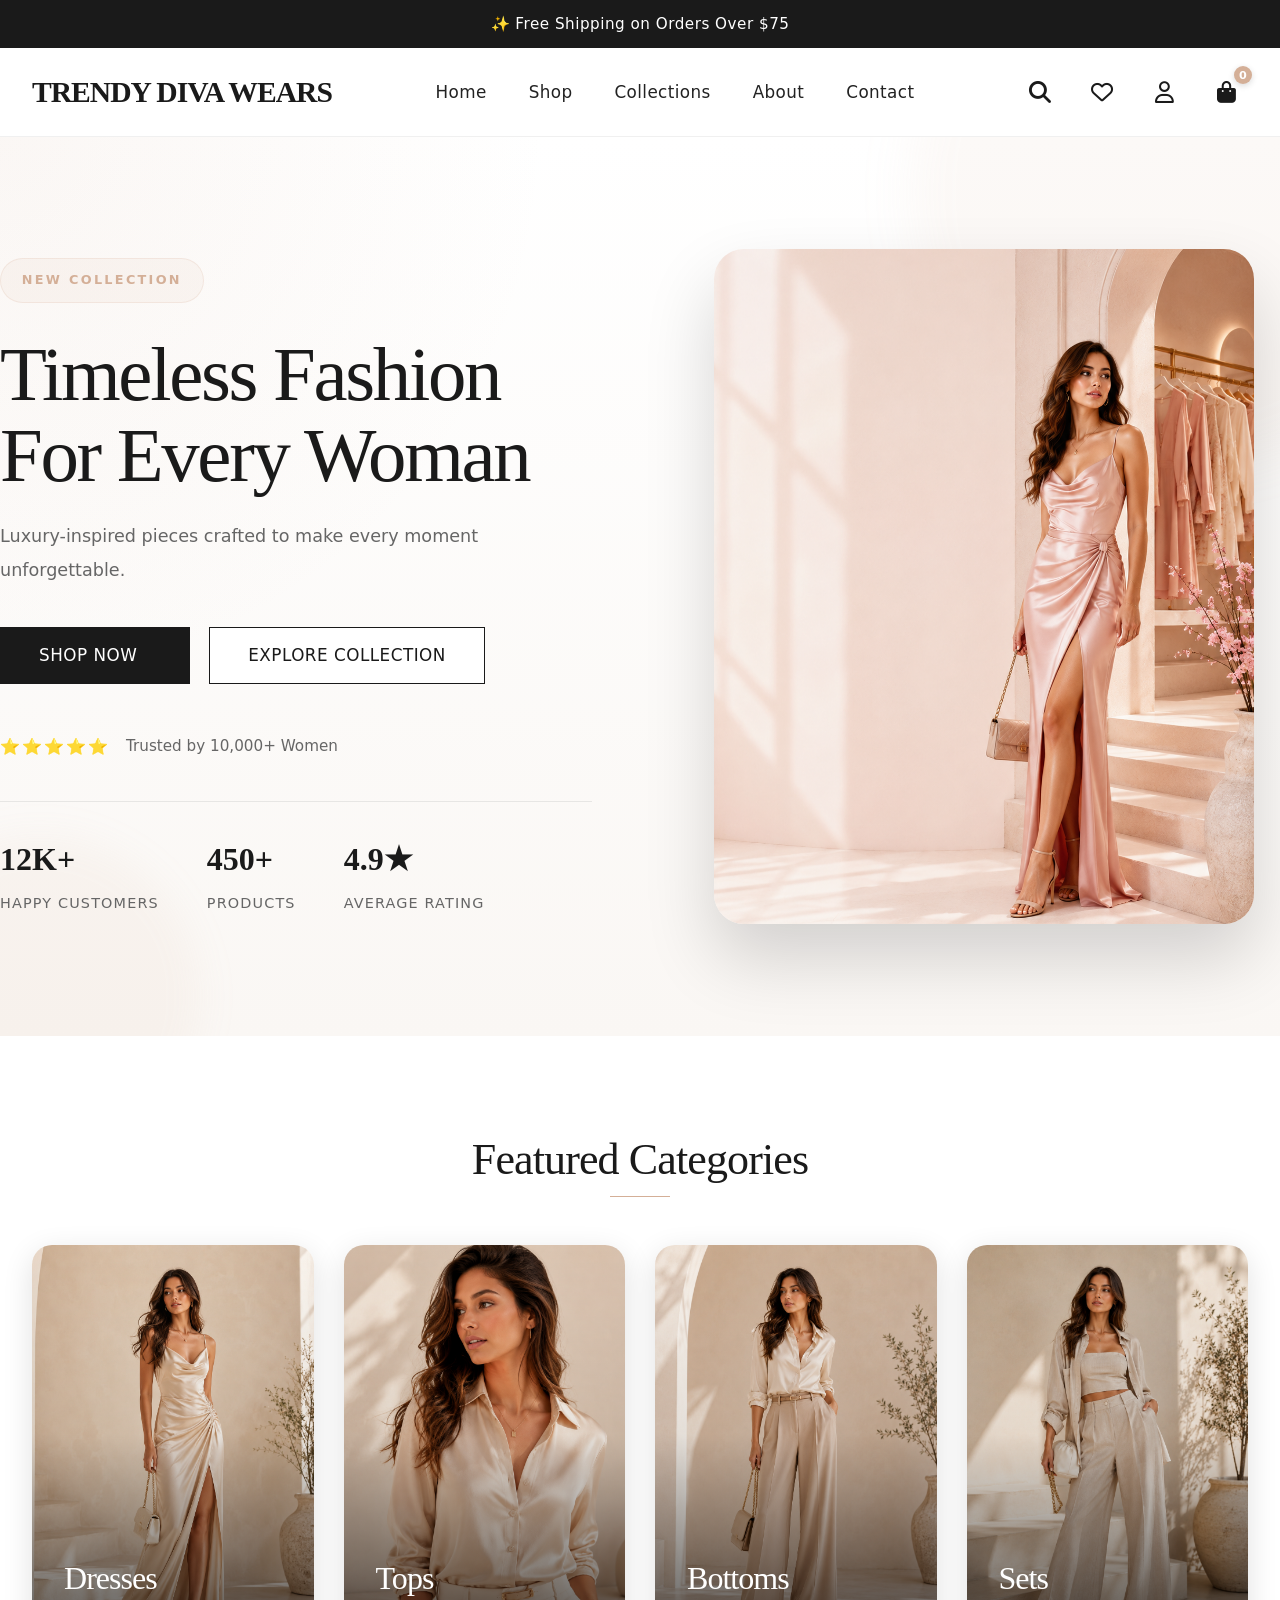
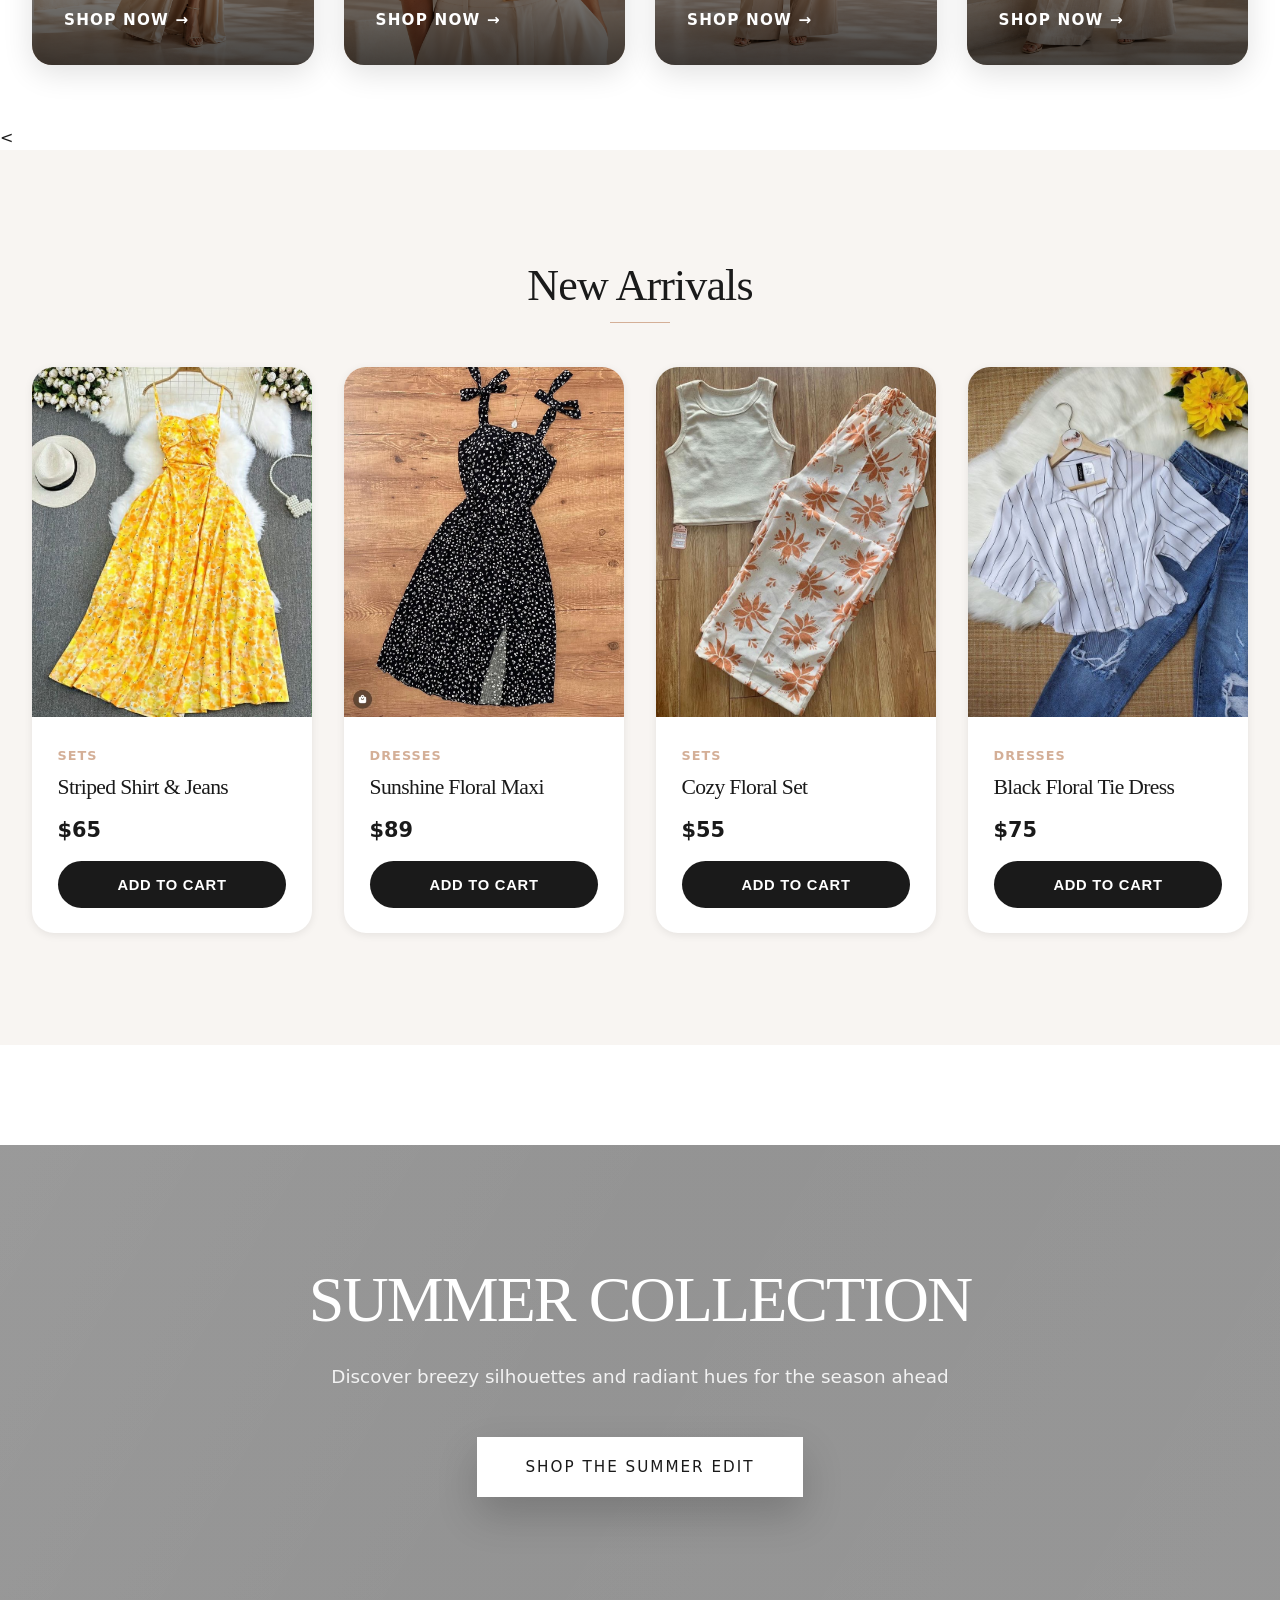
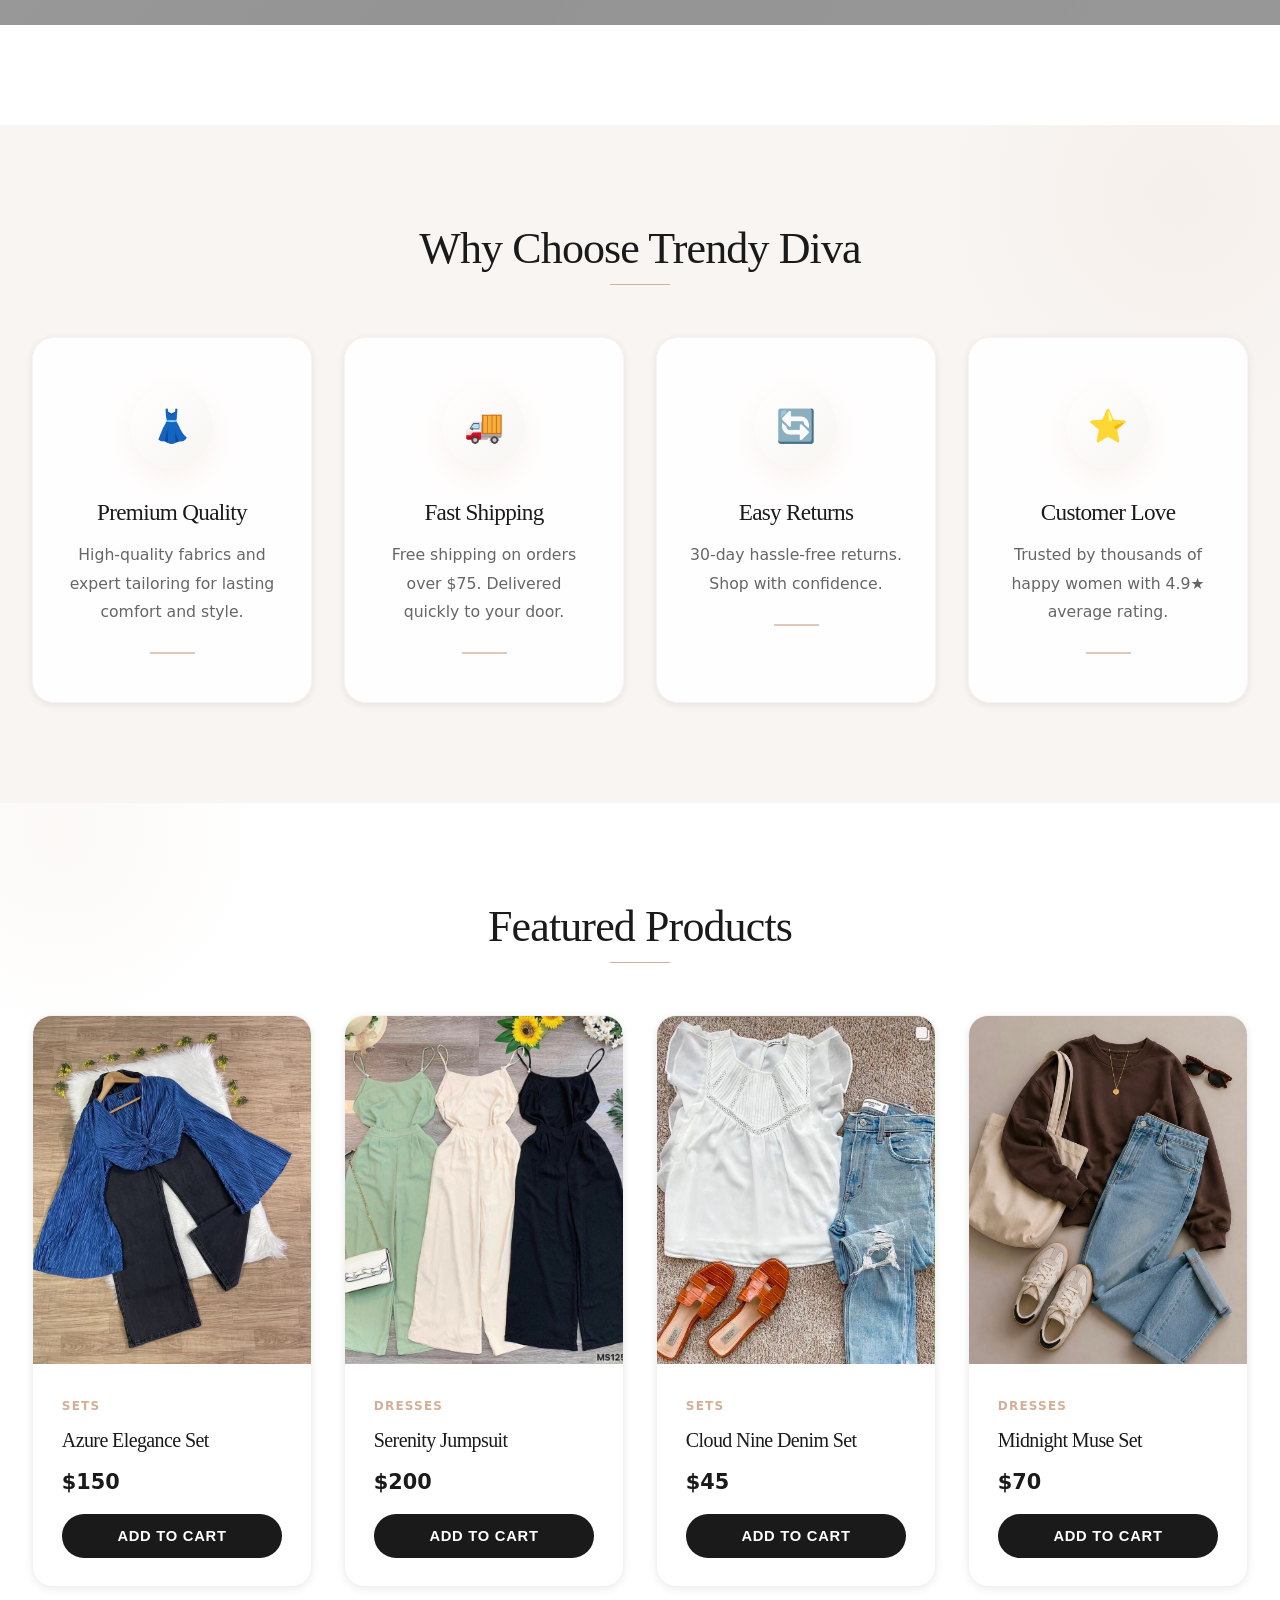
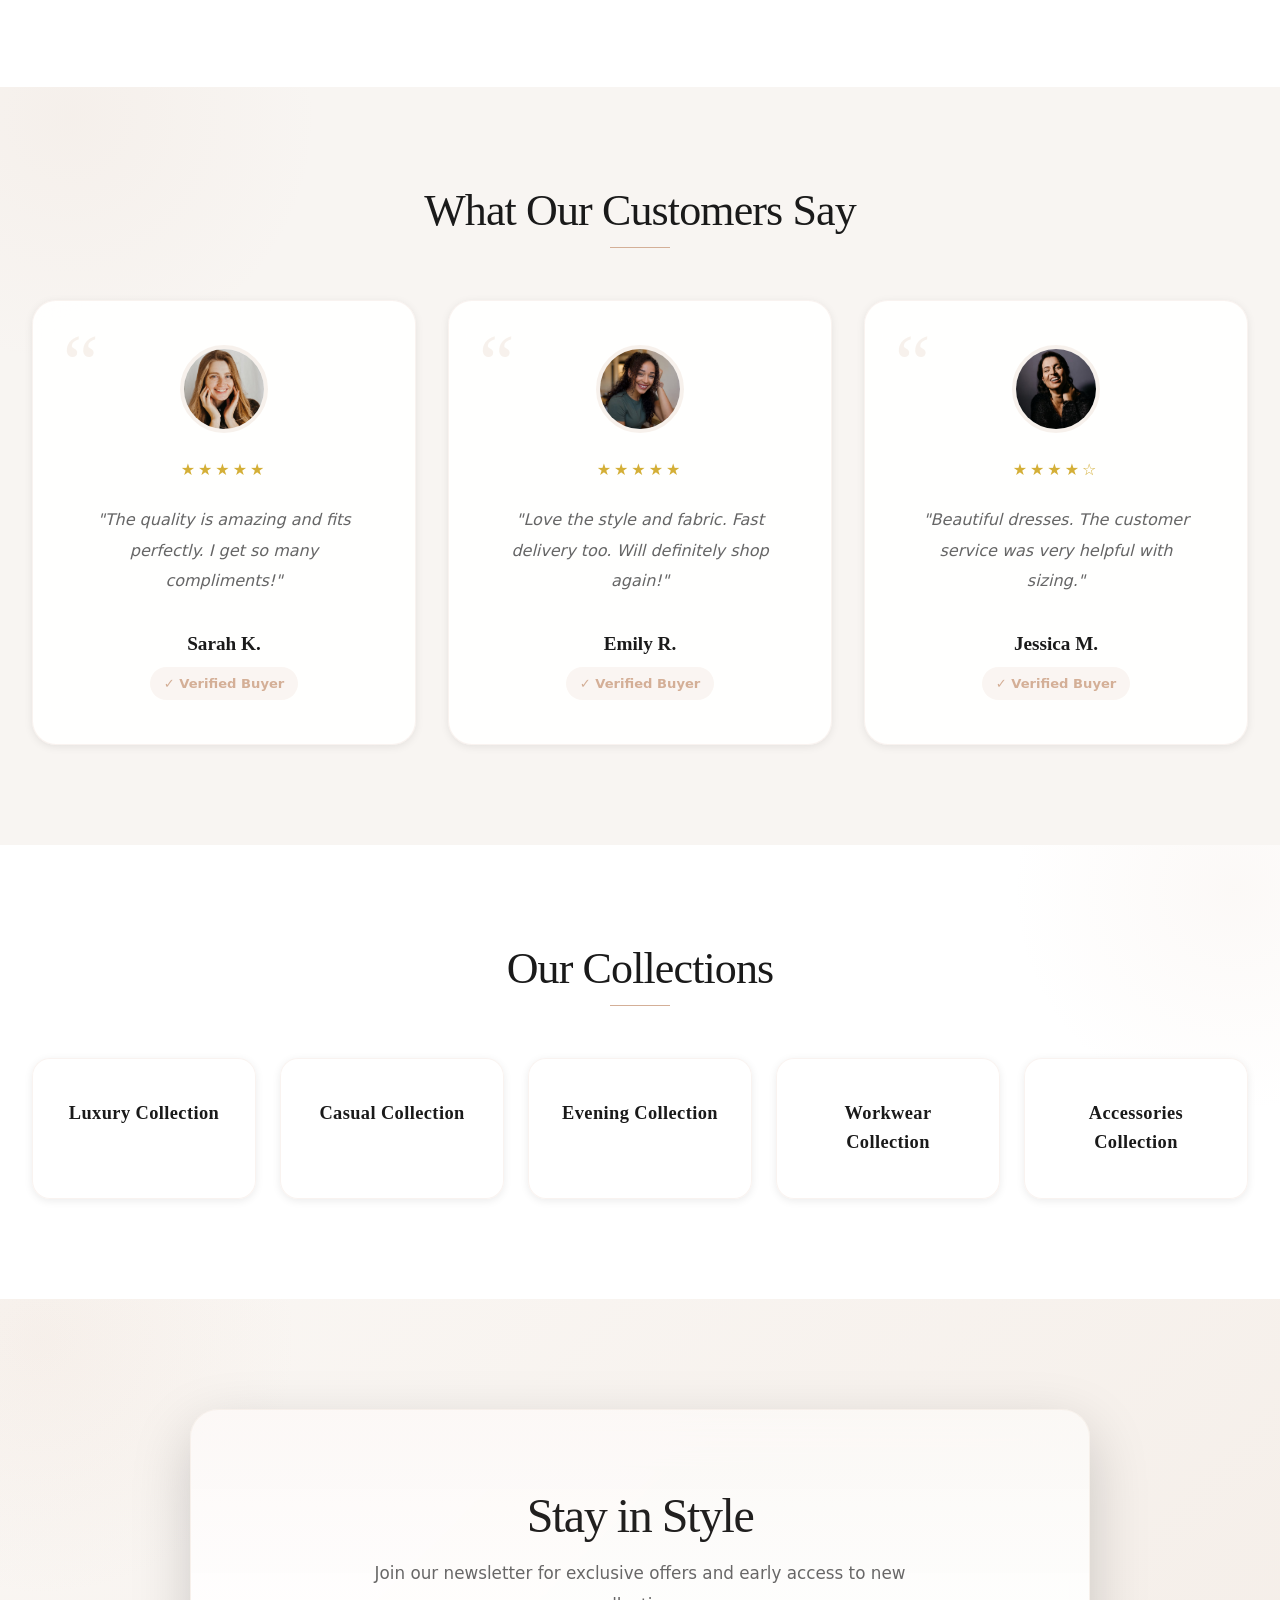
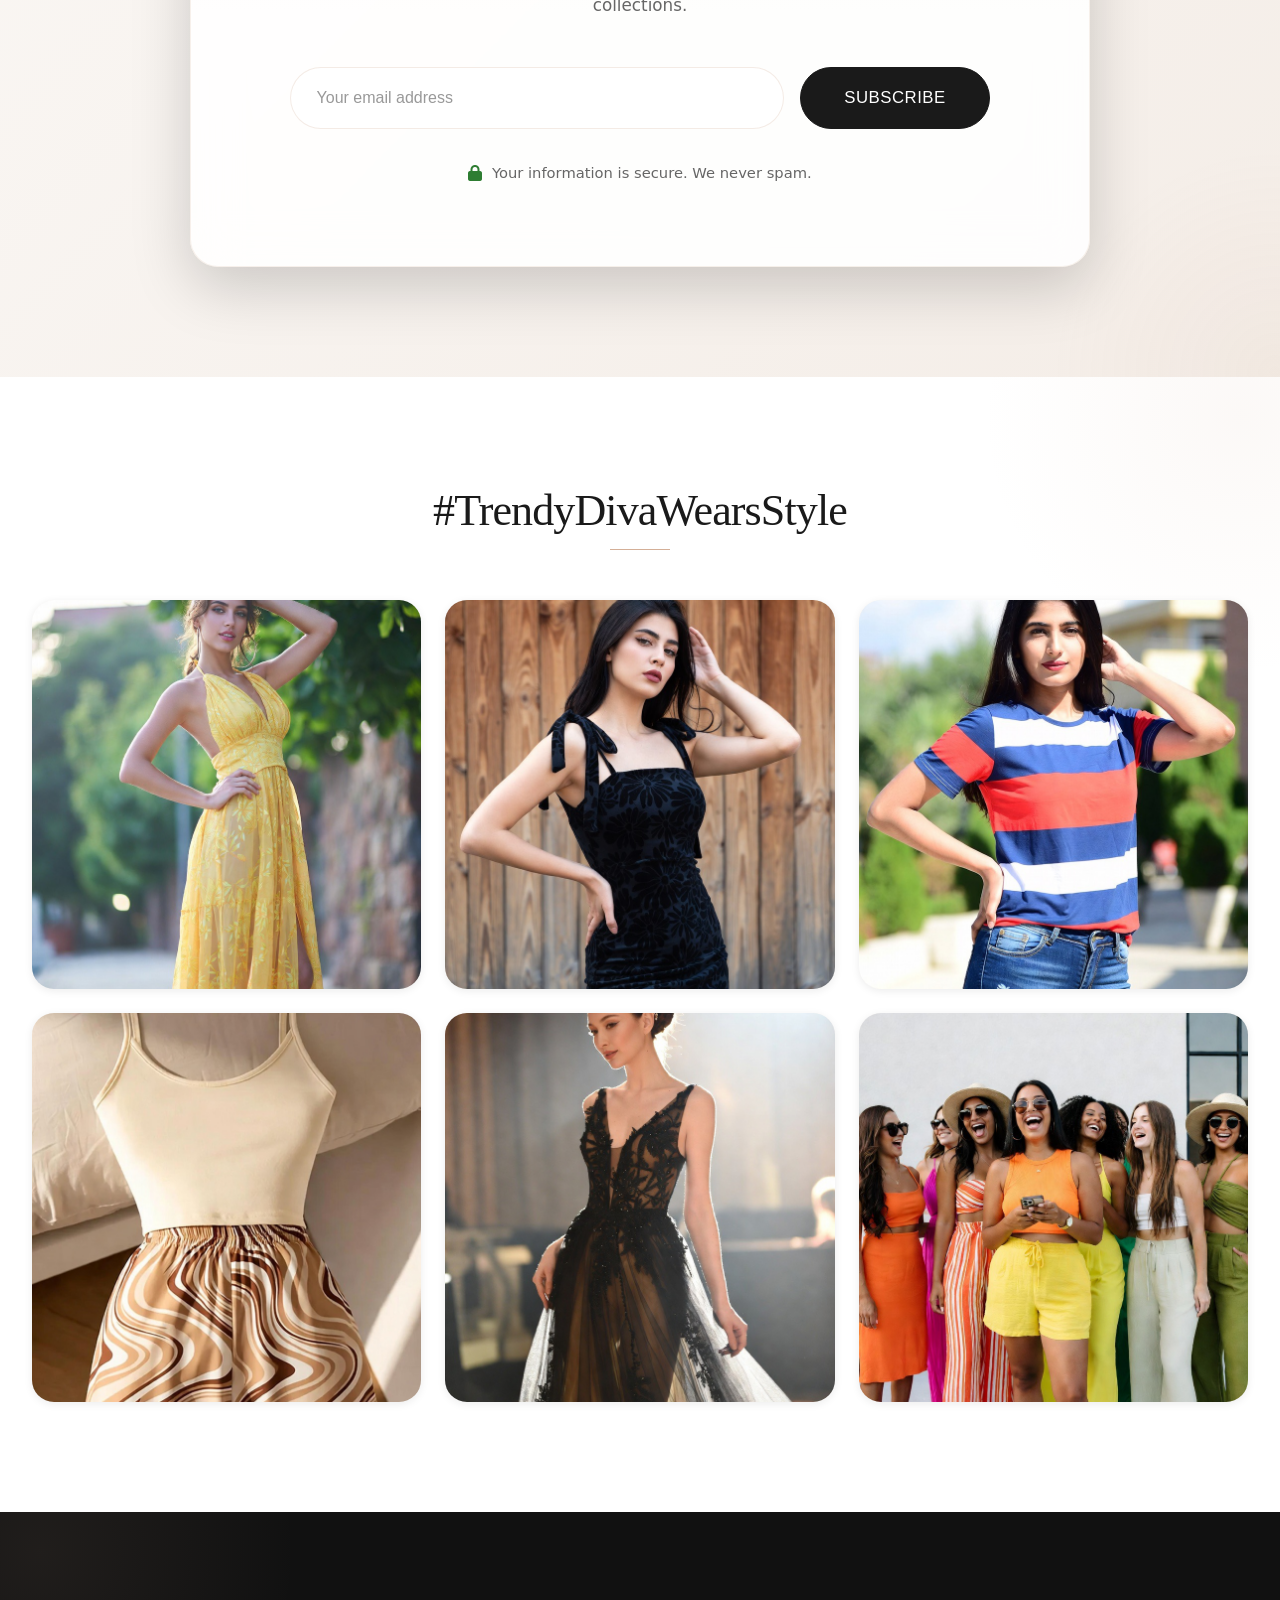
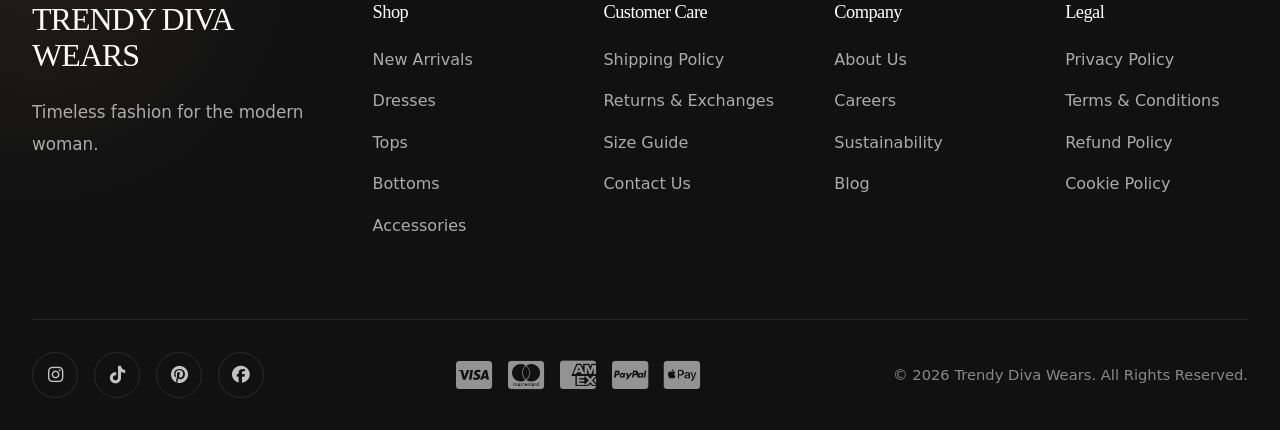
==== commit 675677a2: "Update index.html" ====
--- a/index.html
+++ b/index.html
@@ -423,22 +423,22 @@
         <div class="instagram-grid">
 
             <div class="insta-card">
-                <img src="images/insta1.jpg" alt="Trendy Diva fashion look" loading="lazy">
+                <img src="images/insta1.JPG" alt="Trendy Diva fashion look" loading="lazy">
             </div>
             <div class="insta-card">
-                <img src="images/insta2.jpg" alt="Trendy Diva fashion look" loading="lazy">
+                <img src="images/insta2.JPG" alt="Trendy Diva fashion look" loading="lazy">
             </div>
             <div class="insta-card">
-                <img src="images/insta3.jpg" alt="Trendy Diva fashion look" loading="lazy">
+                <img src="images/insta3.JPG" alt="Trendy Diva fashion look" loading="lazy">
             </div>
             <div class="insta-card">
-                <img src="images/insta4.jpg" alt="Trendy Diva fashion look" loading="lazy">
+                <img src="images/insta4.JPG" alt="Trendy Diva fashion look" loading="lazy">
             </div>
             <div class="insta-card">
-                <img src="images/insta5.jpg" alt="Trendy Diva fashion look" loading="lazy">
+                <img src="images/insta5.JPG" alt="Trendy Diva fashion look" loading="lazy">
             </div>
             <div class="insta-card">
-                <img src="images/insta6.jpg" alt="Trendy Diva fashion look" loading="lazy">
+                <img src="images/insta6.JPG" alt="Trendy Diva fashion look" loading="lazy">
             </div>
 
         </div>
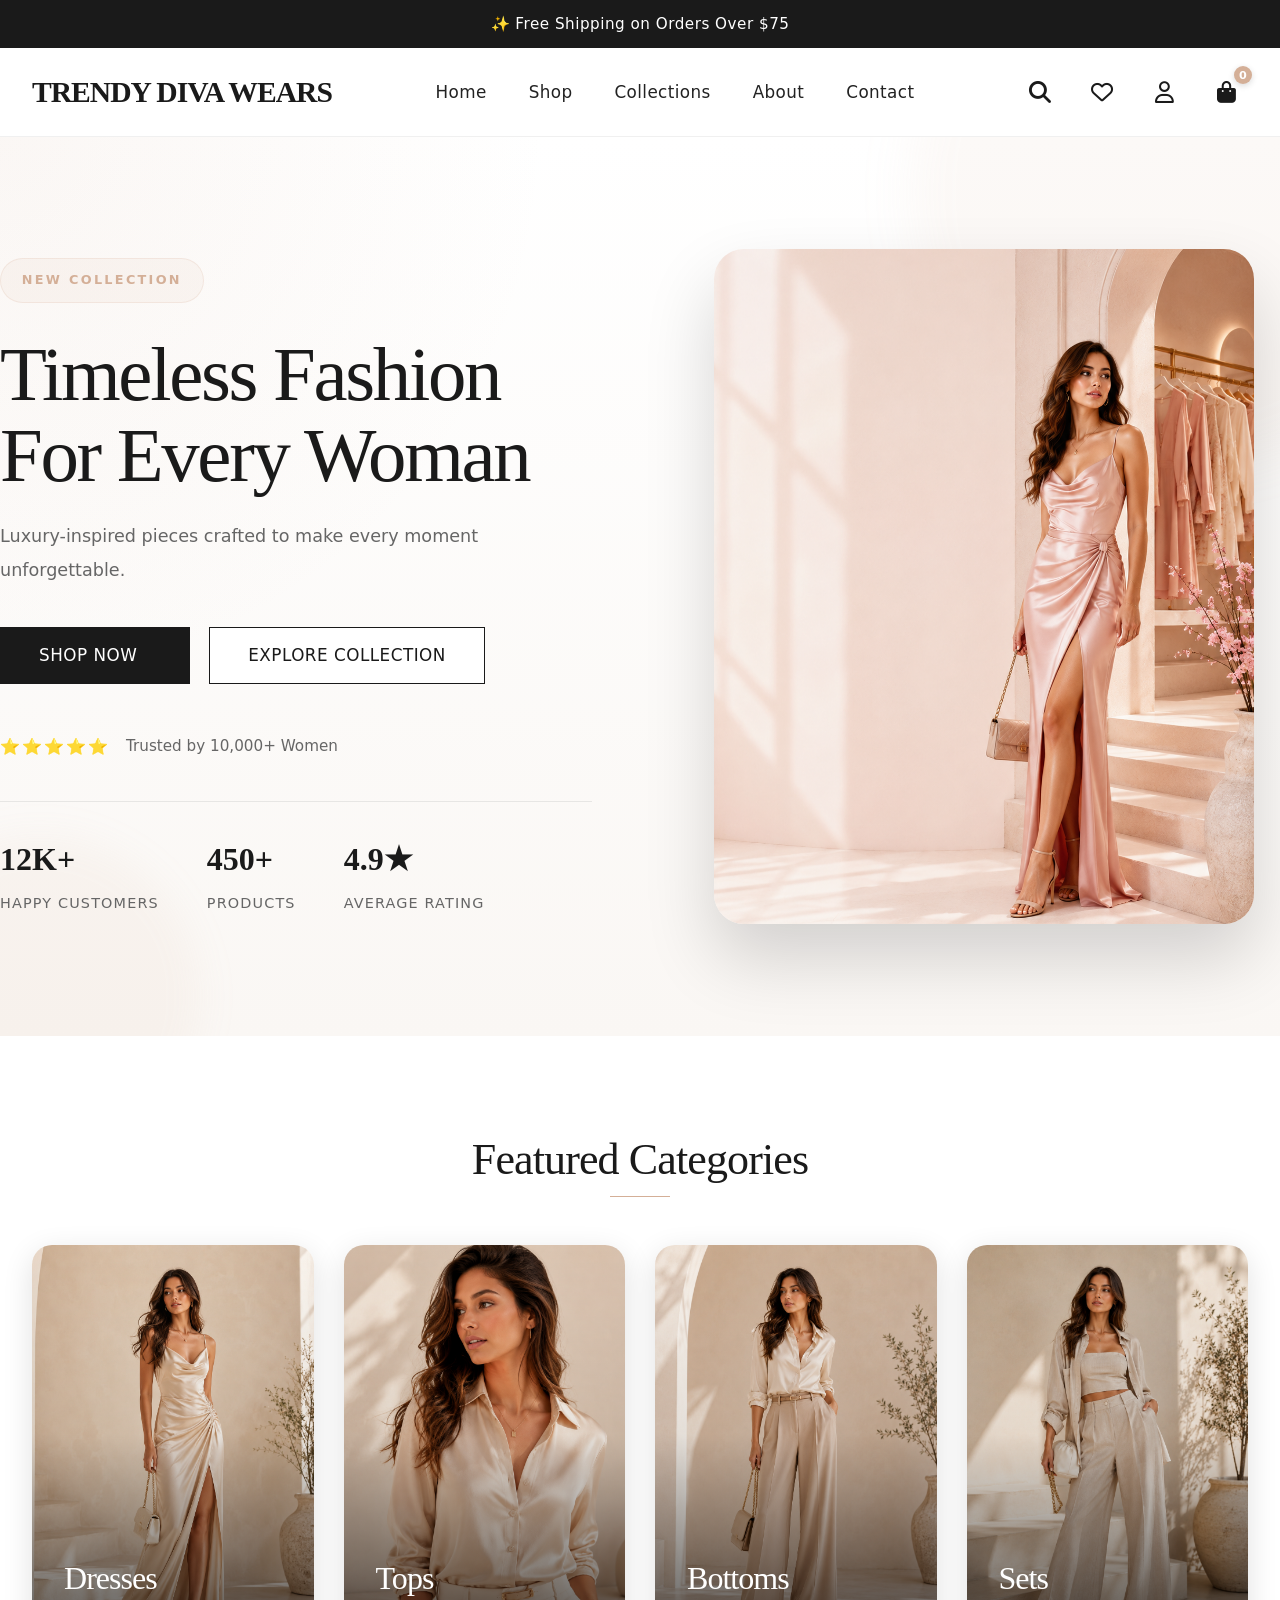
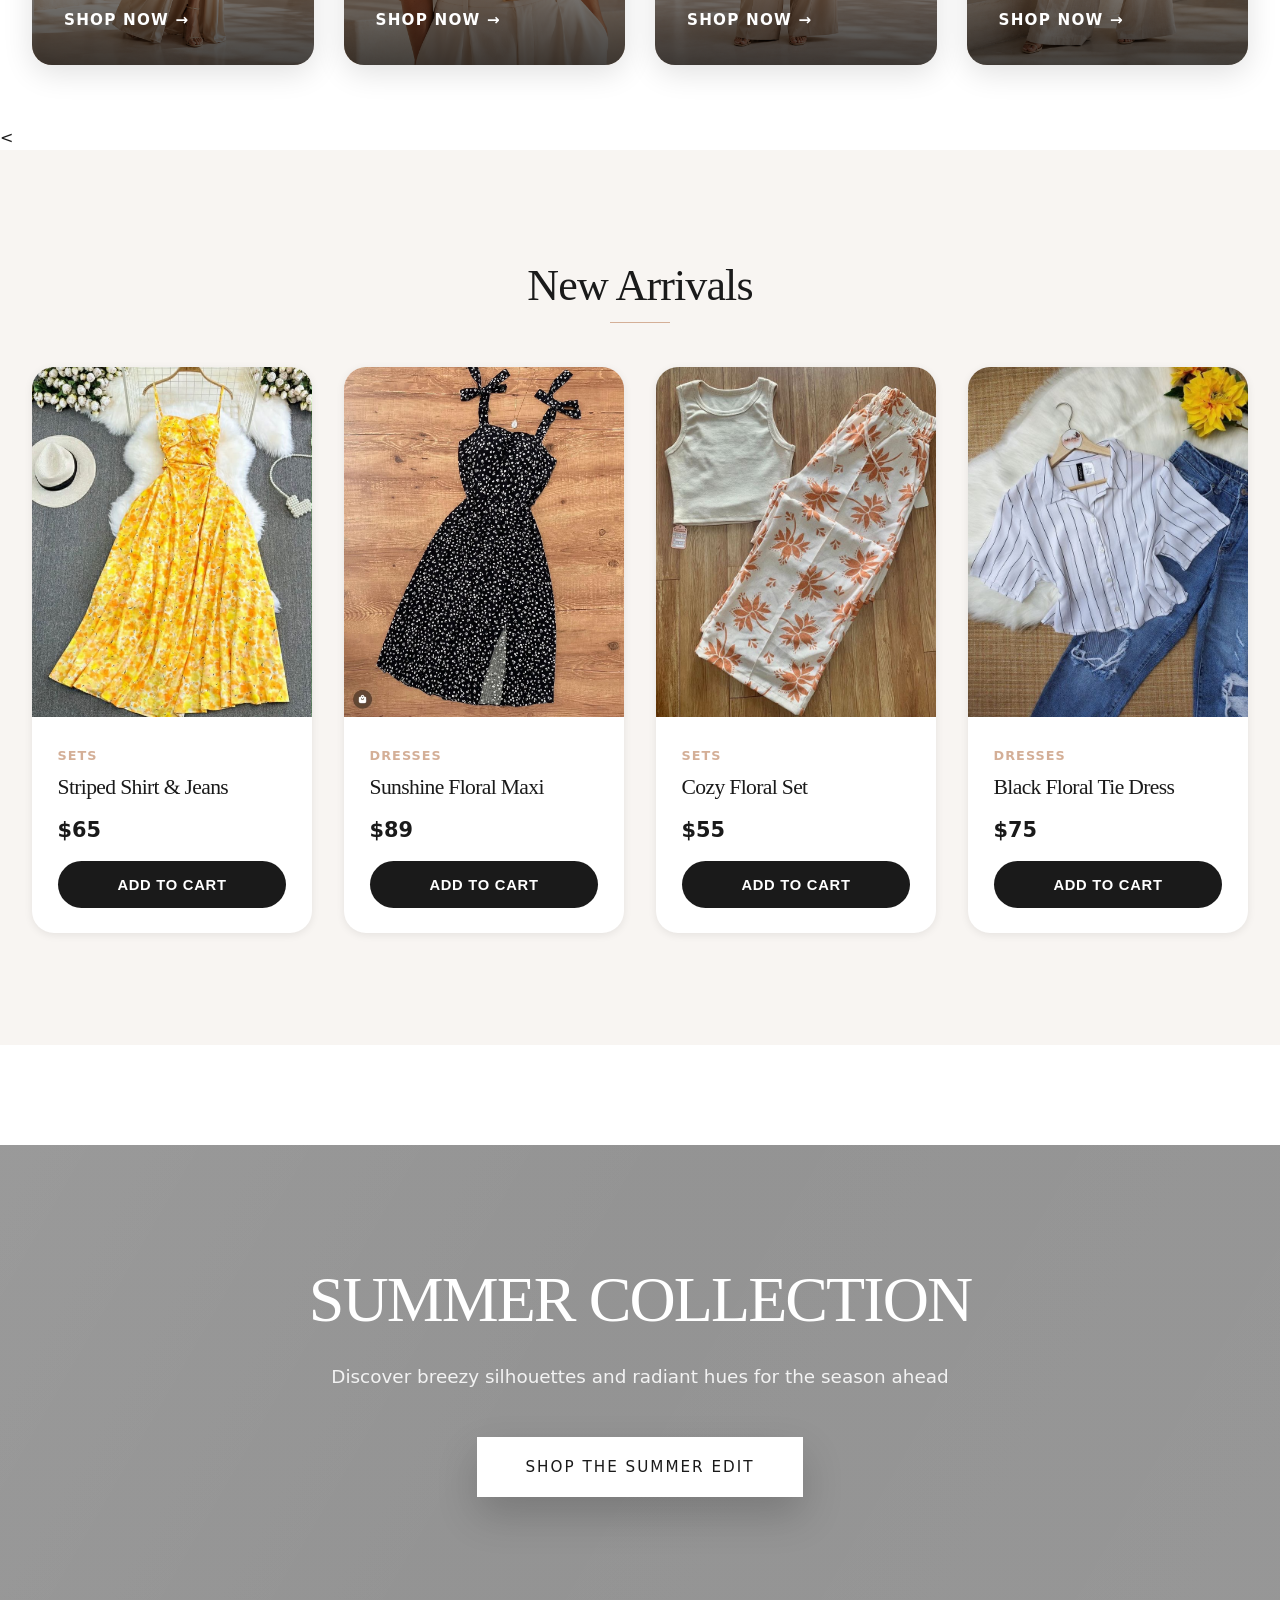
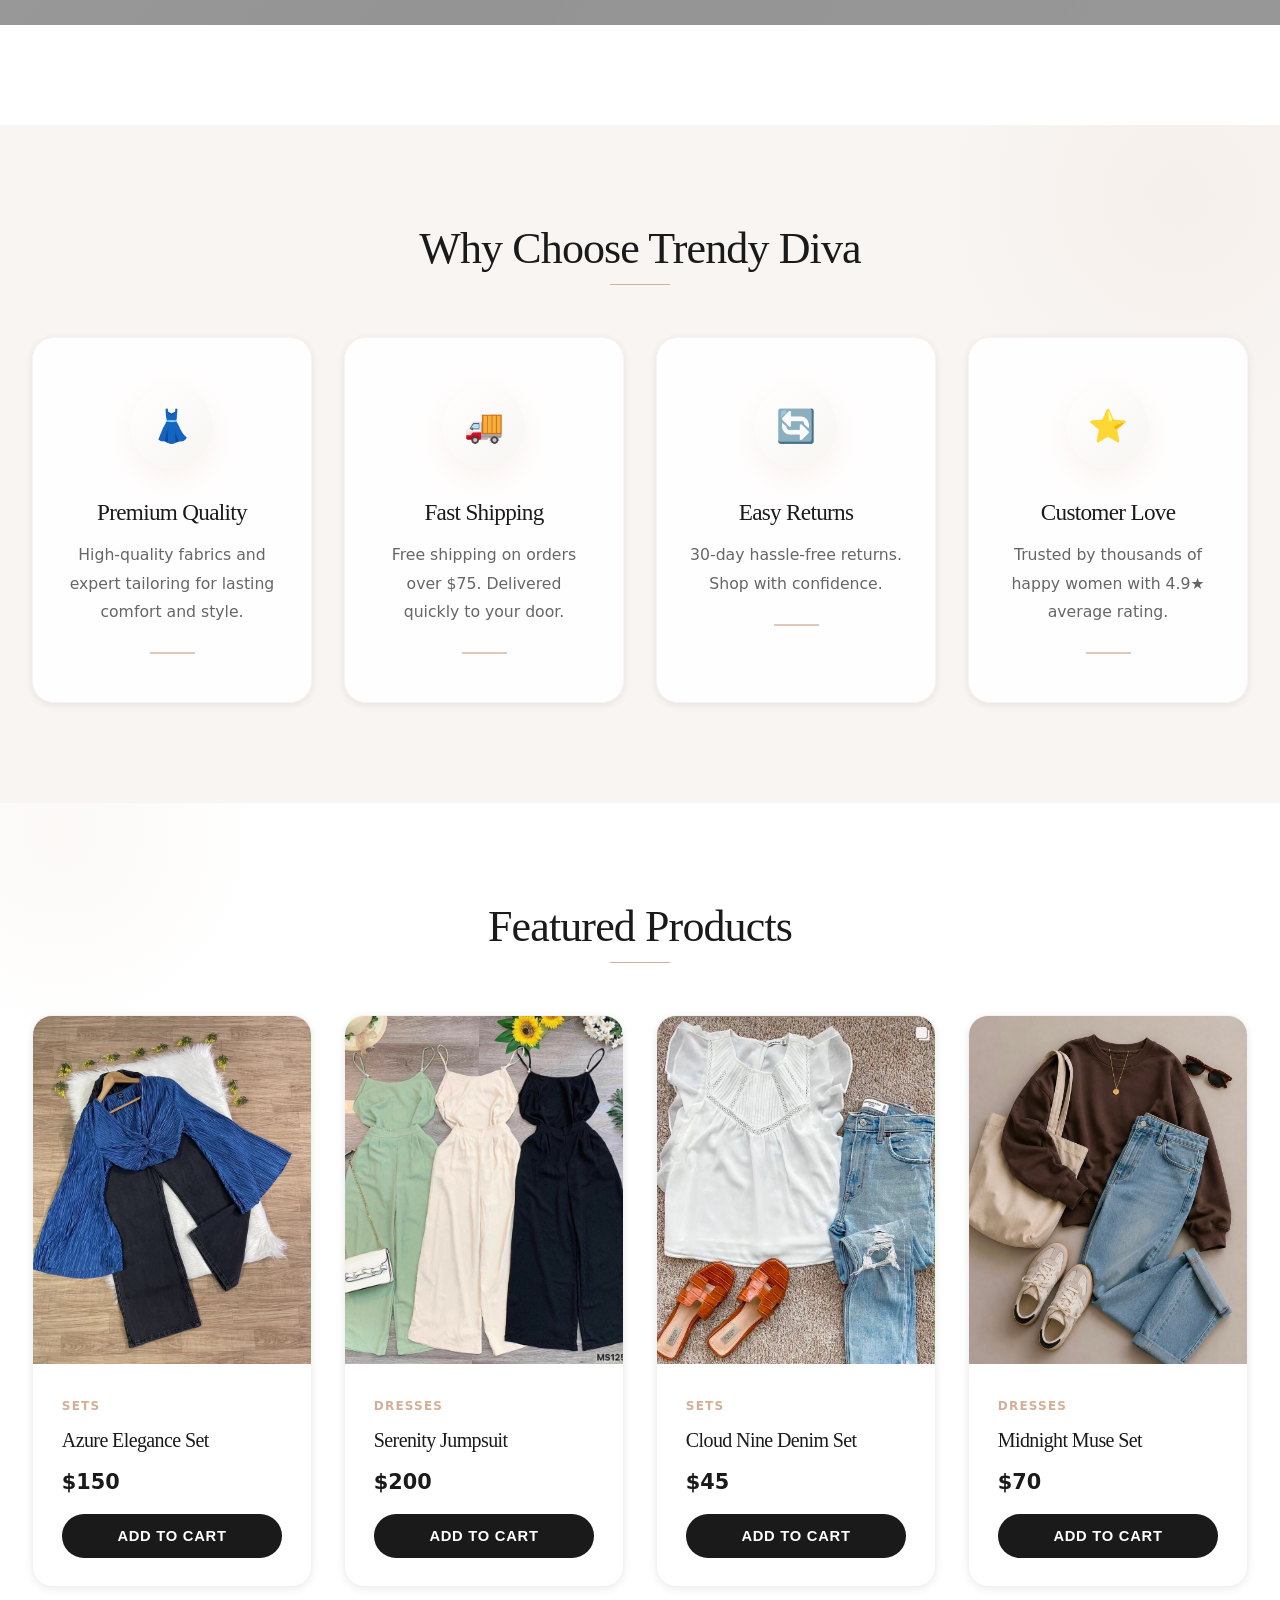
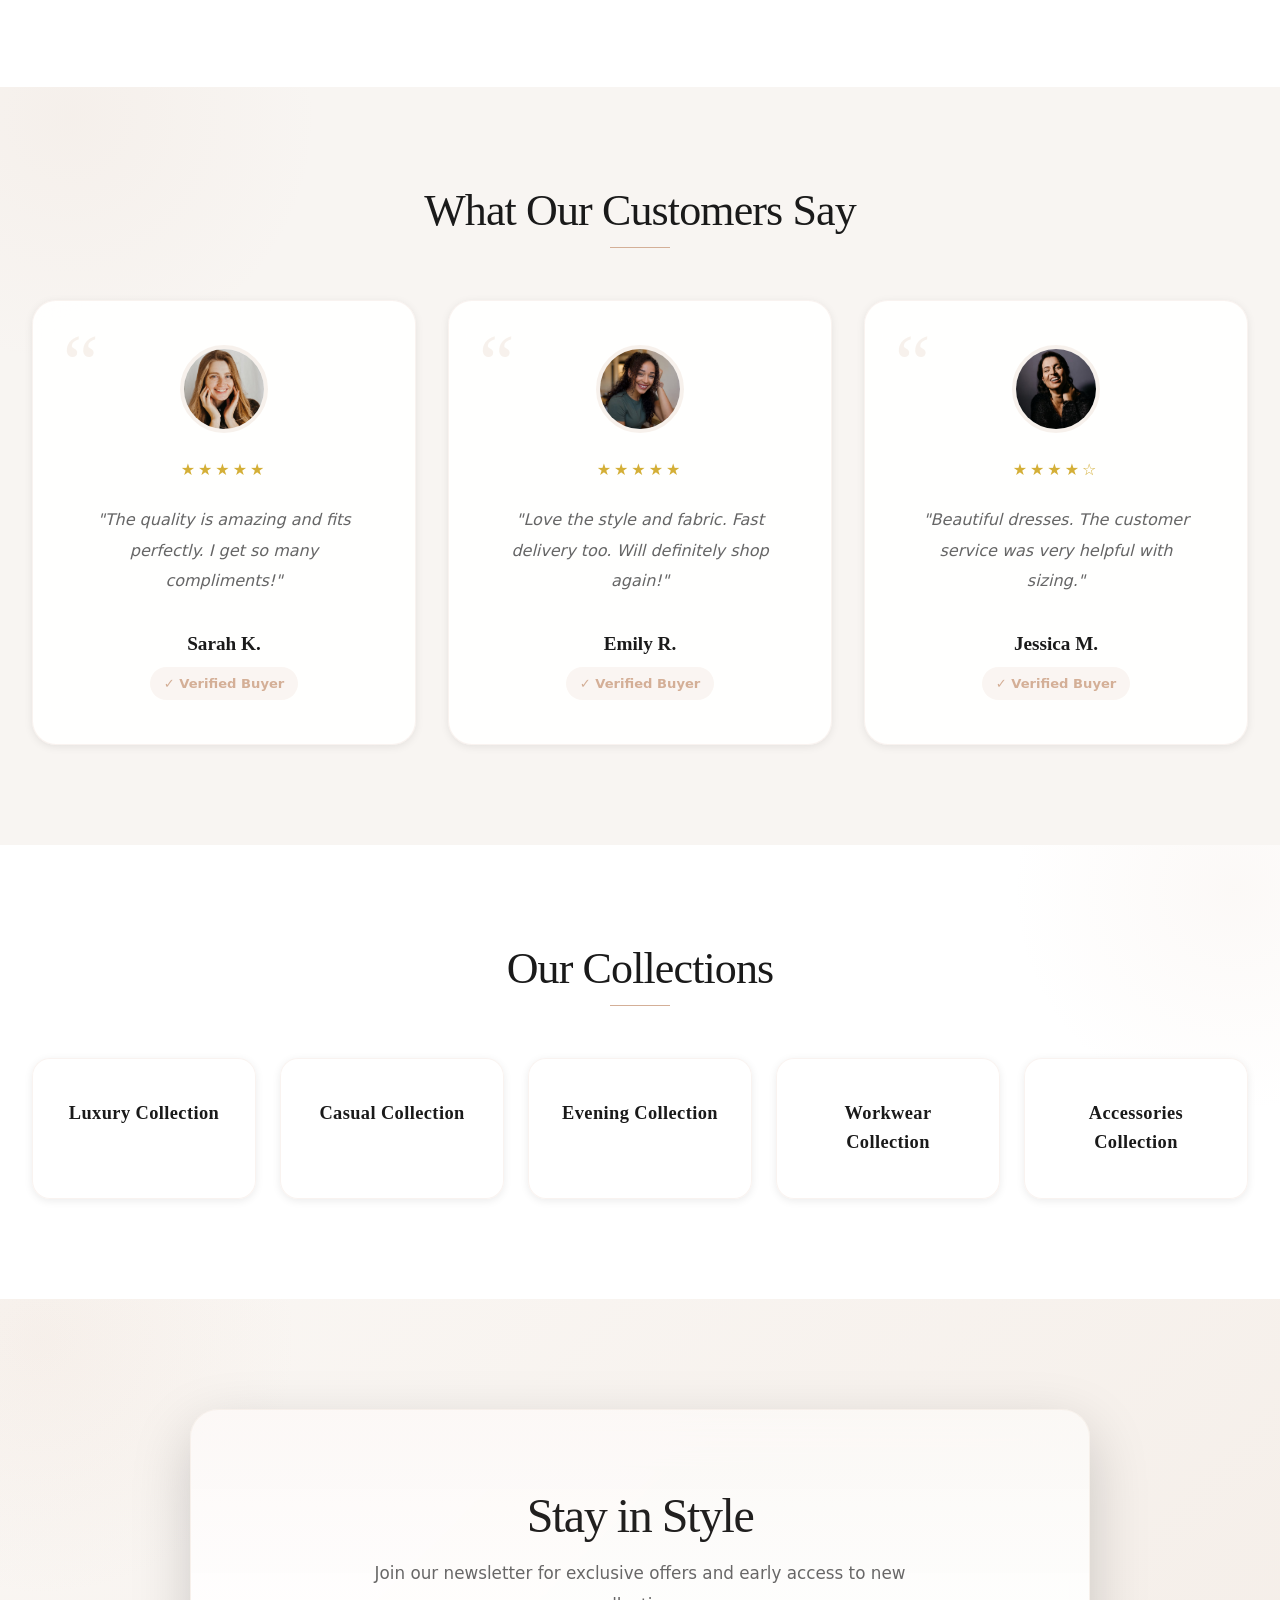
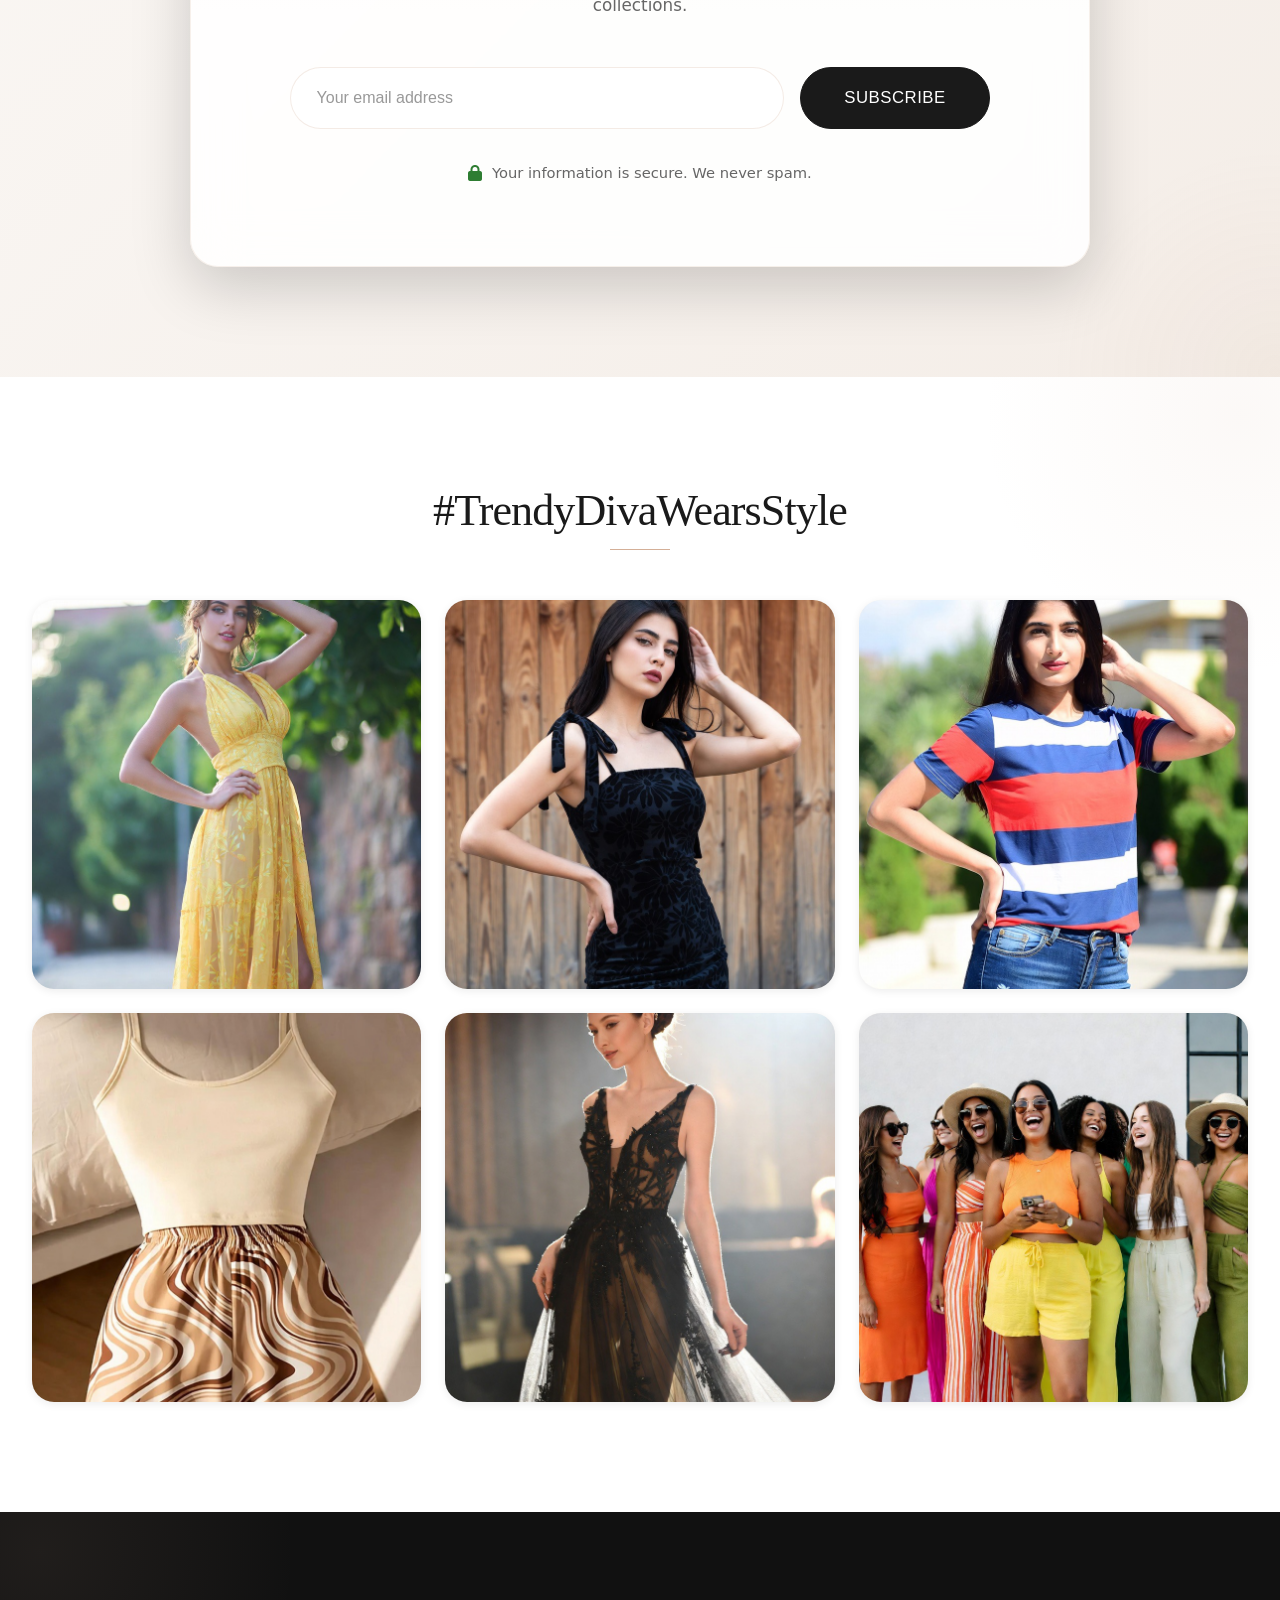
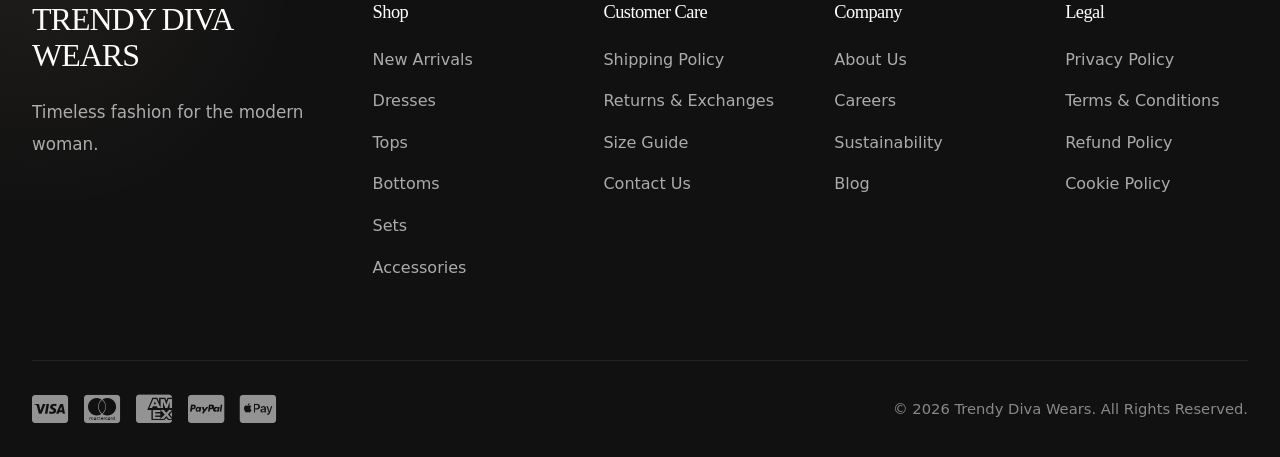
==== commit d956b862: "Update index.html" ====
--- a/index.html
+++ b/index.html
@@ -446,62 +446,57 @@
 </section>
 
     <!-- Footer -->
-    <footer class="footer">
-        <div class="container">
-            <div class="footer-grid">
-                <div class="footer-col">
-                    <h3>TRENDY DIVA WEARS</h3>
-                    <p>Timeless fashion for the modern woman.</p>
-                </div>
-                <div class="footer-col">
-                    <h4>Shop</h4>
-                    <a href="#">New Arrivals</a>
-                    <a href="#">Dresses</a>
-                    <a href="#">Tops</a>
-                    <a href="#">Bottoms</a>
-                    <a href="#">Accessories</a>
-                </div>
-                <div class="footer-col">
-                    <h4>Customer Care</h4>
-                    <a href="#">Shipping Policy</a>
-                    <a href="#">Returns &amp; Exchanges</a>
-                    <a href="#">Size Guide</a>
-                    <a href="#">Contact Us</a>
-                </div>
-                <div class="footer-col">
-                    <h4>Company</h4>
-                    <a href="#">About Us</a>
-                    <a href="#">Careers</a>
-                    <a href="#">Sustainability</a>
-                    <a href="#">Blog</a>
-                </div>
-                <div class="footer-col">
-                    <h4>Legal</h4>
-                    <a href="#">Privacy Policy</a>
-                    <a href="#">Terms &amp; Conditions</a>
-                    <a href="#">Refund Policy</a>
-                    <a href="#">Cookie Policy</a>
-                </div>
-            </div>
-            
-            <div class="footer-bottom">
-                <div class="social-icons">
-                    <a href="#"><i class="fa-brands fa-instagram"></i></a>
-                    <a href="#"><i class="fa-brands fa-tiktok"></i></a>
-                    <a href="#"><i class="fa-brands fa-pinterest"></i></a>
-                    <a href="#"><i class="fa-brands fa-facebook"></i></a>
-                </div>
-                <div class="payment-icons">
-                    <i class="fa-brands fa-cc-visa"></i>
-                    <i class="fa-brands fa-cc-mastercard"></i>
-                    <i class="fa-brands fa-cc-amex"></i>
-                    <i class="fa-brands fa-cc-paypal"></i>
-                    <i class="fa-brands fa-cc-apple-pay"></i>
-                </div>
-                <p>&copy; 2026 Trendy Diva Wears. All Rights Reserved.</p>
-            </div>
-        </div>
-    </footer>
+<footer class="footer">
+    <div class="container">
+        <div class="footer-grid">
+            <div class="footer-col">
+                <h3>TRENDY DIVA WEARS</h3>
+                <p>Timeless fashion for the modern woman.</p>
+            </div>
+            <div class="footer-col">
+                <h4>Shop</h4>
+                <a href="#">New Arrivals</a>
+                <a href="#">Dresses</a>
+                <a href="#">Tops</a>
+                <a href="#">Bottoms</a>
+                <a href="#">Sets</a>
+                <a href="#">Accessories</a>
+            </div>
+            <div class="footer-col">
+                <h4>Customer Care</h4>
+                <a href="#">Shipping Policy</a>
+                <a href="#">Returns &amp; Exchanges</a>
+                <a href="#">Size Guide</a>
+                <a href="#">Contact Us</a>
+            </div>
+            <div class="footer-col">
+                <h4>Company</h4>
+                <a href="#">About Us</a>
+                <a href="#">Careers</a>
+                <a href="#">Sustainability</a>
+                <a href="#">Blog</a>
+            </div>
+            <div class="footer-col">
+                <h4>Legal</h4>
+                <a href="#">Privacy Policy</a>
+                <a href="#">Terms &amp; Conditions</a>
+                <a href="#">Refund Policy</a>
+                <a href="#">Cookie Policy</a>
+            </div>
+        </div>
+        
+        <div class="footer-bottom">
+            <div class="payment-icons">
+                <i class="fa-brands fa-cc-visa"></i>
+                <i class="fa-brands fa-cc-mastercard"></i>
+                <i class="fa-brands fa-cc-amex"></i>
+                <i class="fa-brands fa-cc-paypal"></i>
+                <i class="fa-brands fa-cc-apple-pay"></i>
+            </div>
+            <p>&copy; 2026 Trendy Diva Wears. All Rights Reserved.</p>
+        </div>
+    </div>
+</footer>
 
     <!-- Back to Top -->
     <button class="back-to-top" id="backToTop" aria-label="Back to top">
--- a/css/style.css
+++ b/css/style.css
@@ -3211,3 +3211,83 @@
 .categories-grid {
     margin-bottom: 0;
 }
+/* Mobile Menu */
+.nav-links {
+    display: flex;
+    list-style: none;
+    gap: 42px;
+    margin: 0;
+}
+
+@media (max-width: 768px) {
+    .nav-links {
+        position: fixed;
+        top: 88px;
+        left: -100%;
+        width: 100%;
+        height: calc(100vh - 88px);
+        background: white;
+        flex-direction: column;
+        align-items: center;
+        justify-content: flex-start;
+        padding-top: 60px;
+        gap: 30px;
+        transition: all 0.4s ease;
+        box-shadow: 0 10px 20px rgba(0,0,0,0.1);
+    }
+
+    .nav-links.active {
+        left: 0;
+    }
+
+    .hamburger {
+        display: flex;
+    }
+
+    .hamburger.active span:nth-child(1) {
+        transform: rotate(45deg) translate(5px, 5px);
+    }
+
+    .hamburger.active span:nth-child(2) {
+        opacity: 0;
+    }
+
+    .hamburger.active span:nth-child(3) {
+        transform: rotate(-45deg) translate(7px, -6px);
+    }
+}
+/* Hamburger Menu */
+.hamburger {
+    display: none;
+    flex-direction: column;
+    gap: 5px;
+    cursor: pointer;
+    padding: 8px;
+}
+
+.hamburger span {
+    width: 26px;
+    height: 3px;
+    background: #1a1a1a;
+    transition: all 0.3s ease;
+    border-radius: 2px;
+}
+
+@media (max-width: 768px) {
+    .hamburger {
+        display: flex;
+    }
+}
+
+/* Active State (X shape) */
+.hamburger.active span:nth-child(1) {
+    transform: rotate(45deg) translate(5px, 5px);
+}
+
+.hamburger.active span:nth-child(2) {
+    opacity: 0;
+}
+
+.hamburger.active span:nth-child(3) {
+    transform: rotate(-45deg) translate(6px, -6px);
+}
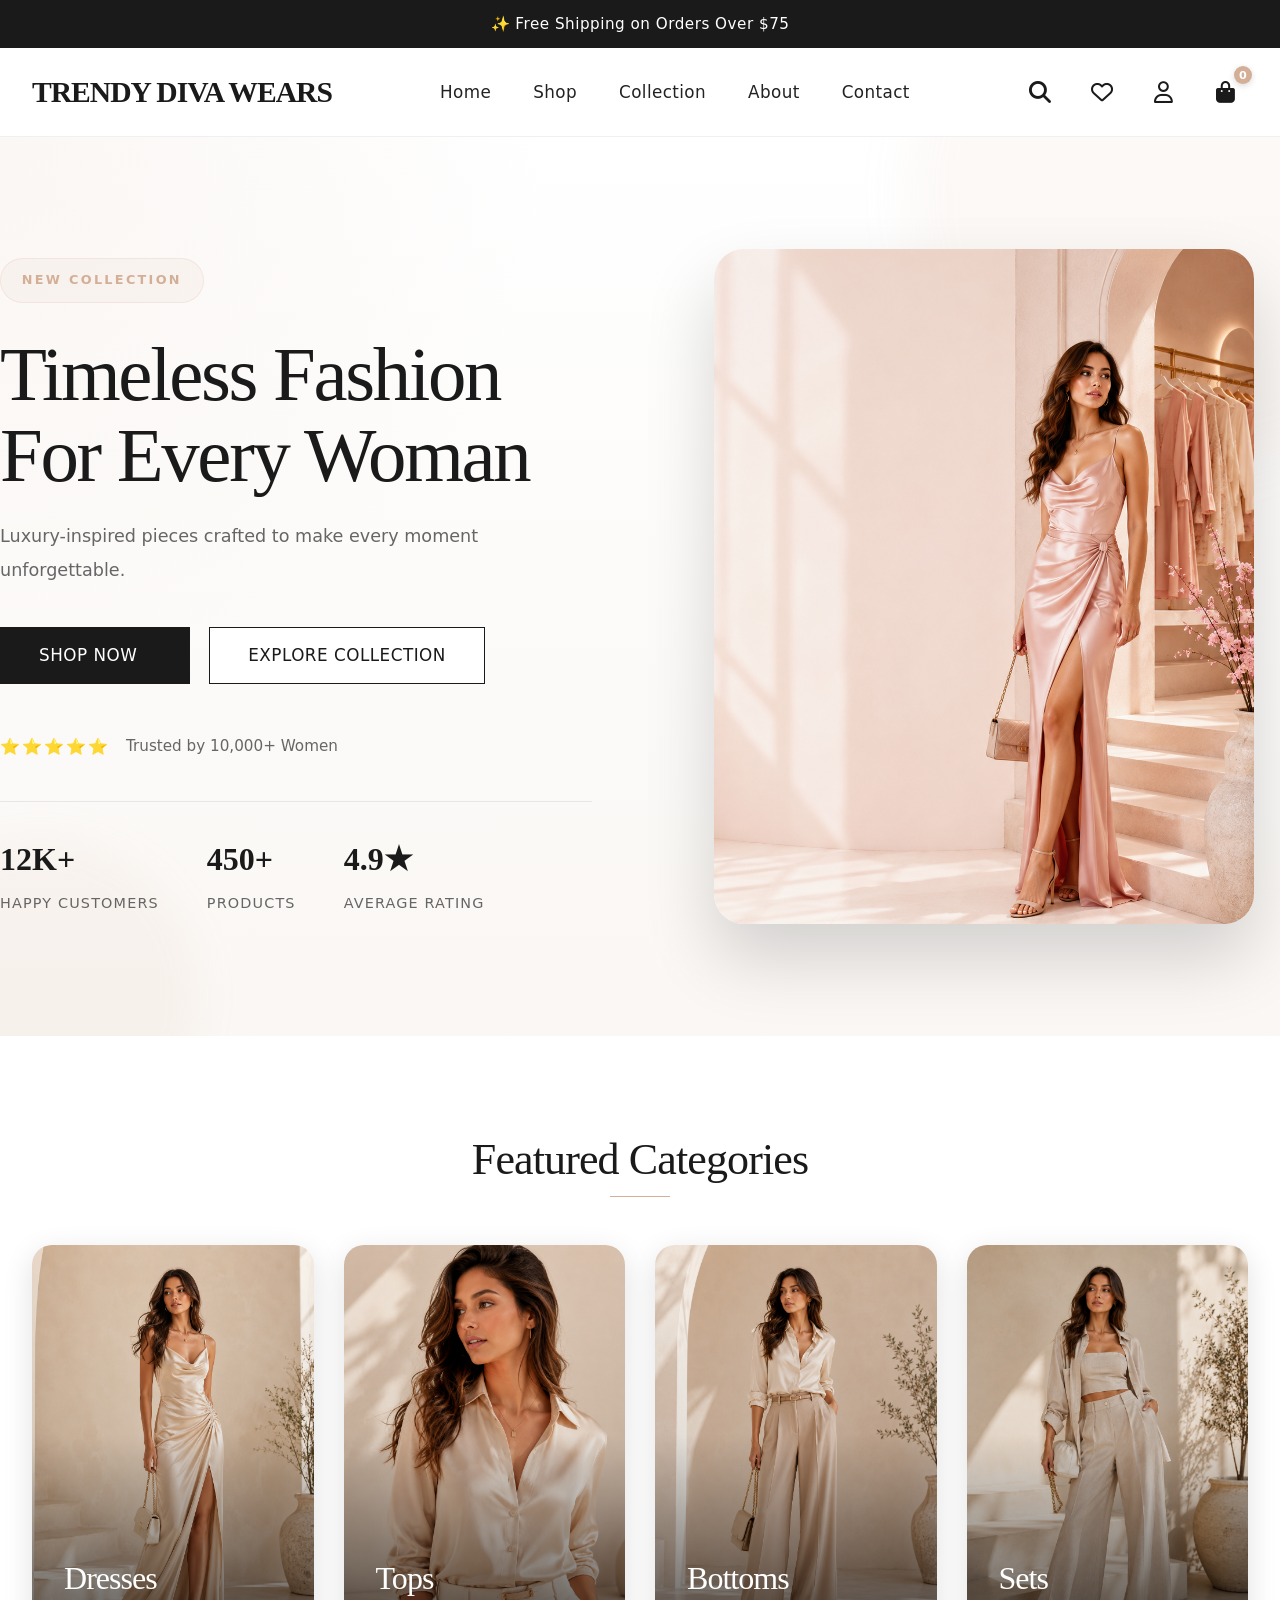
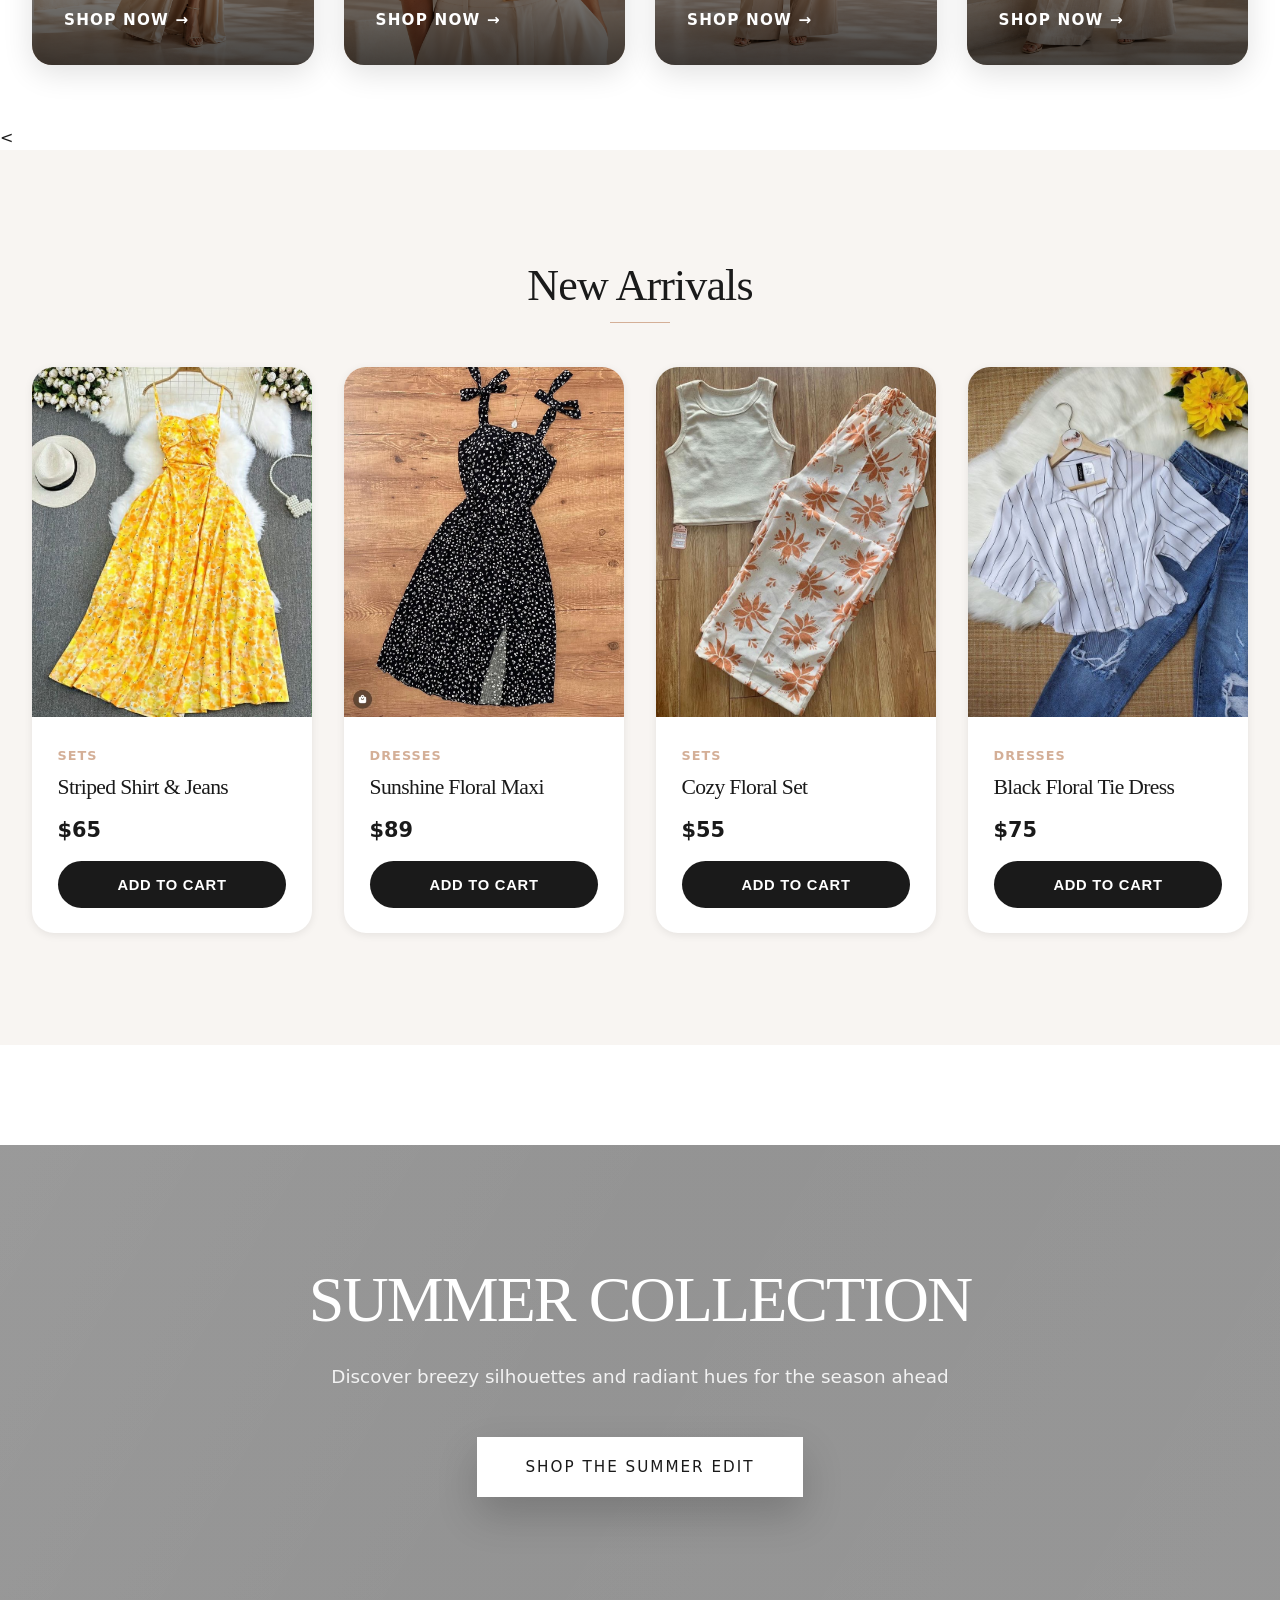
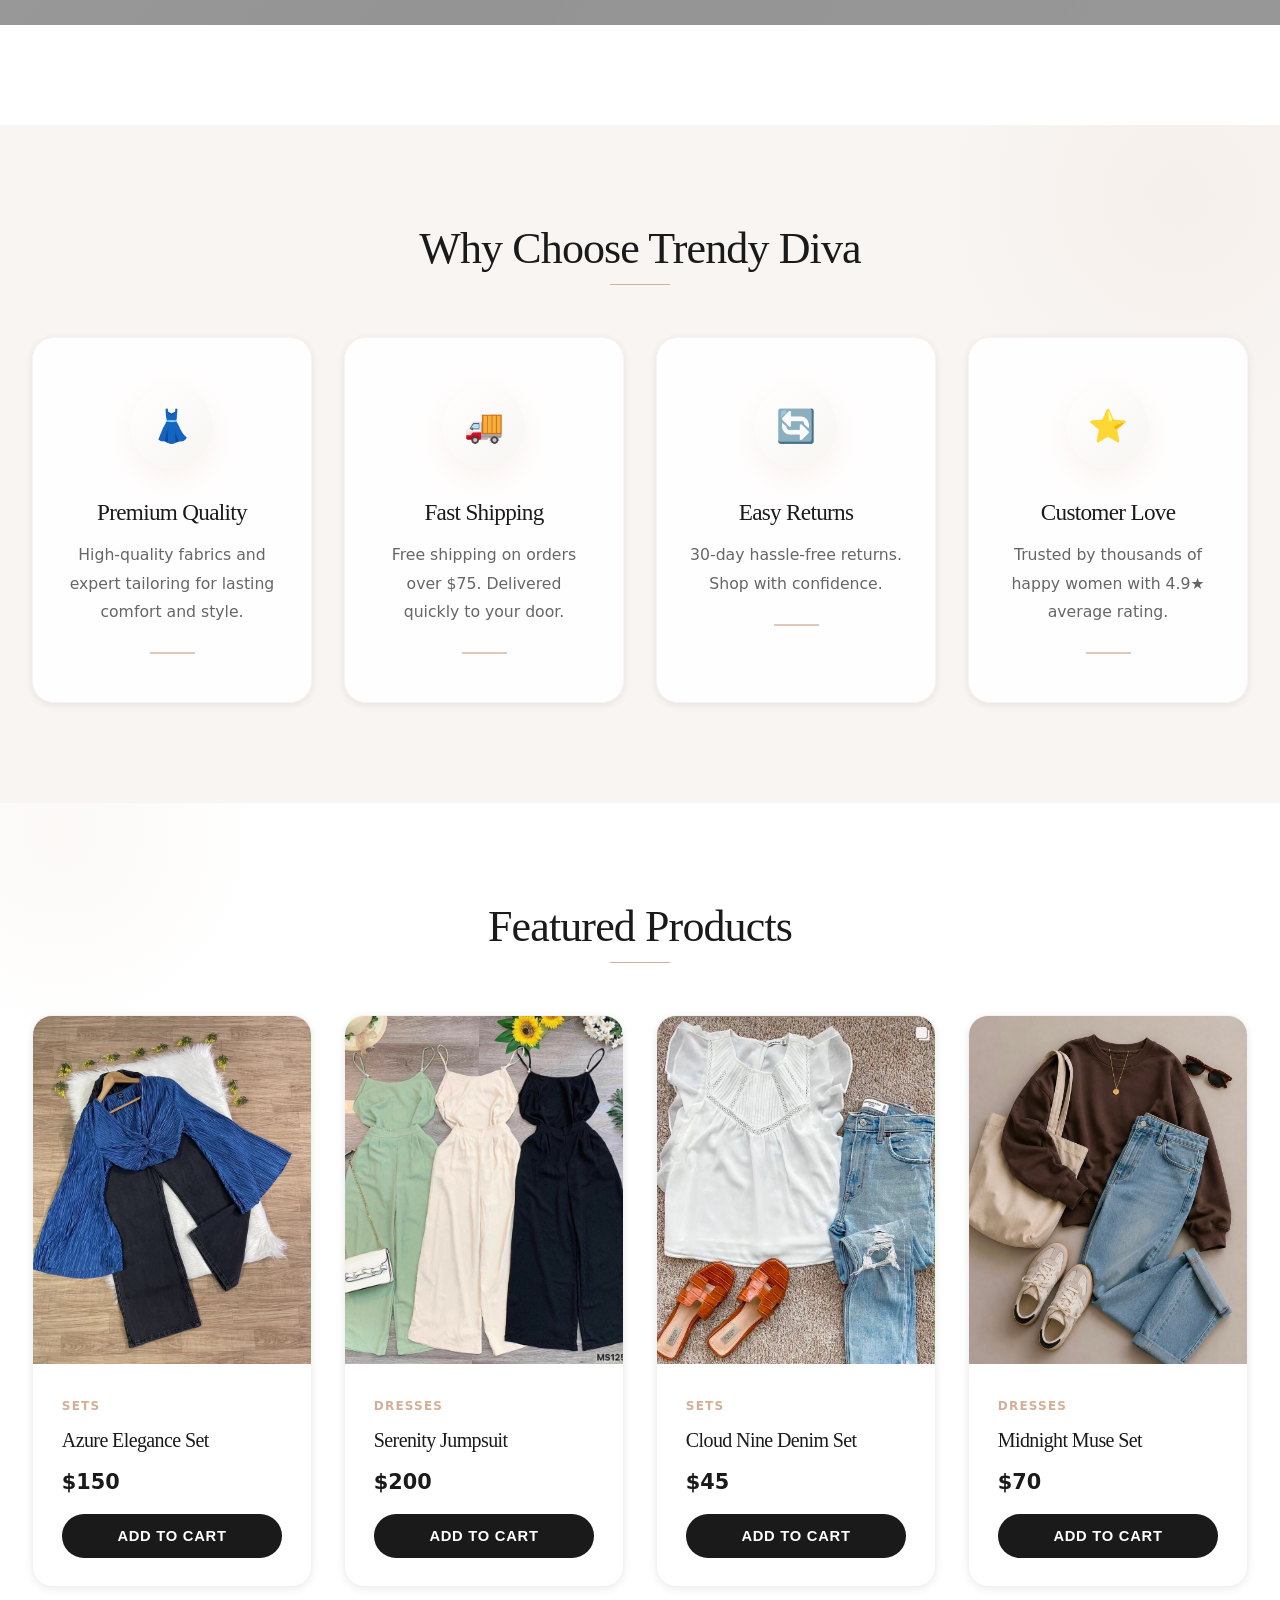
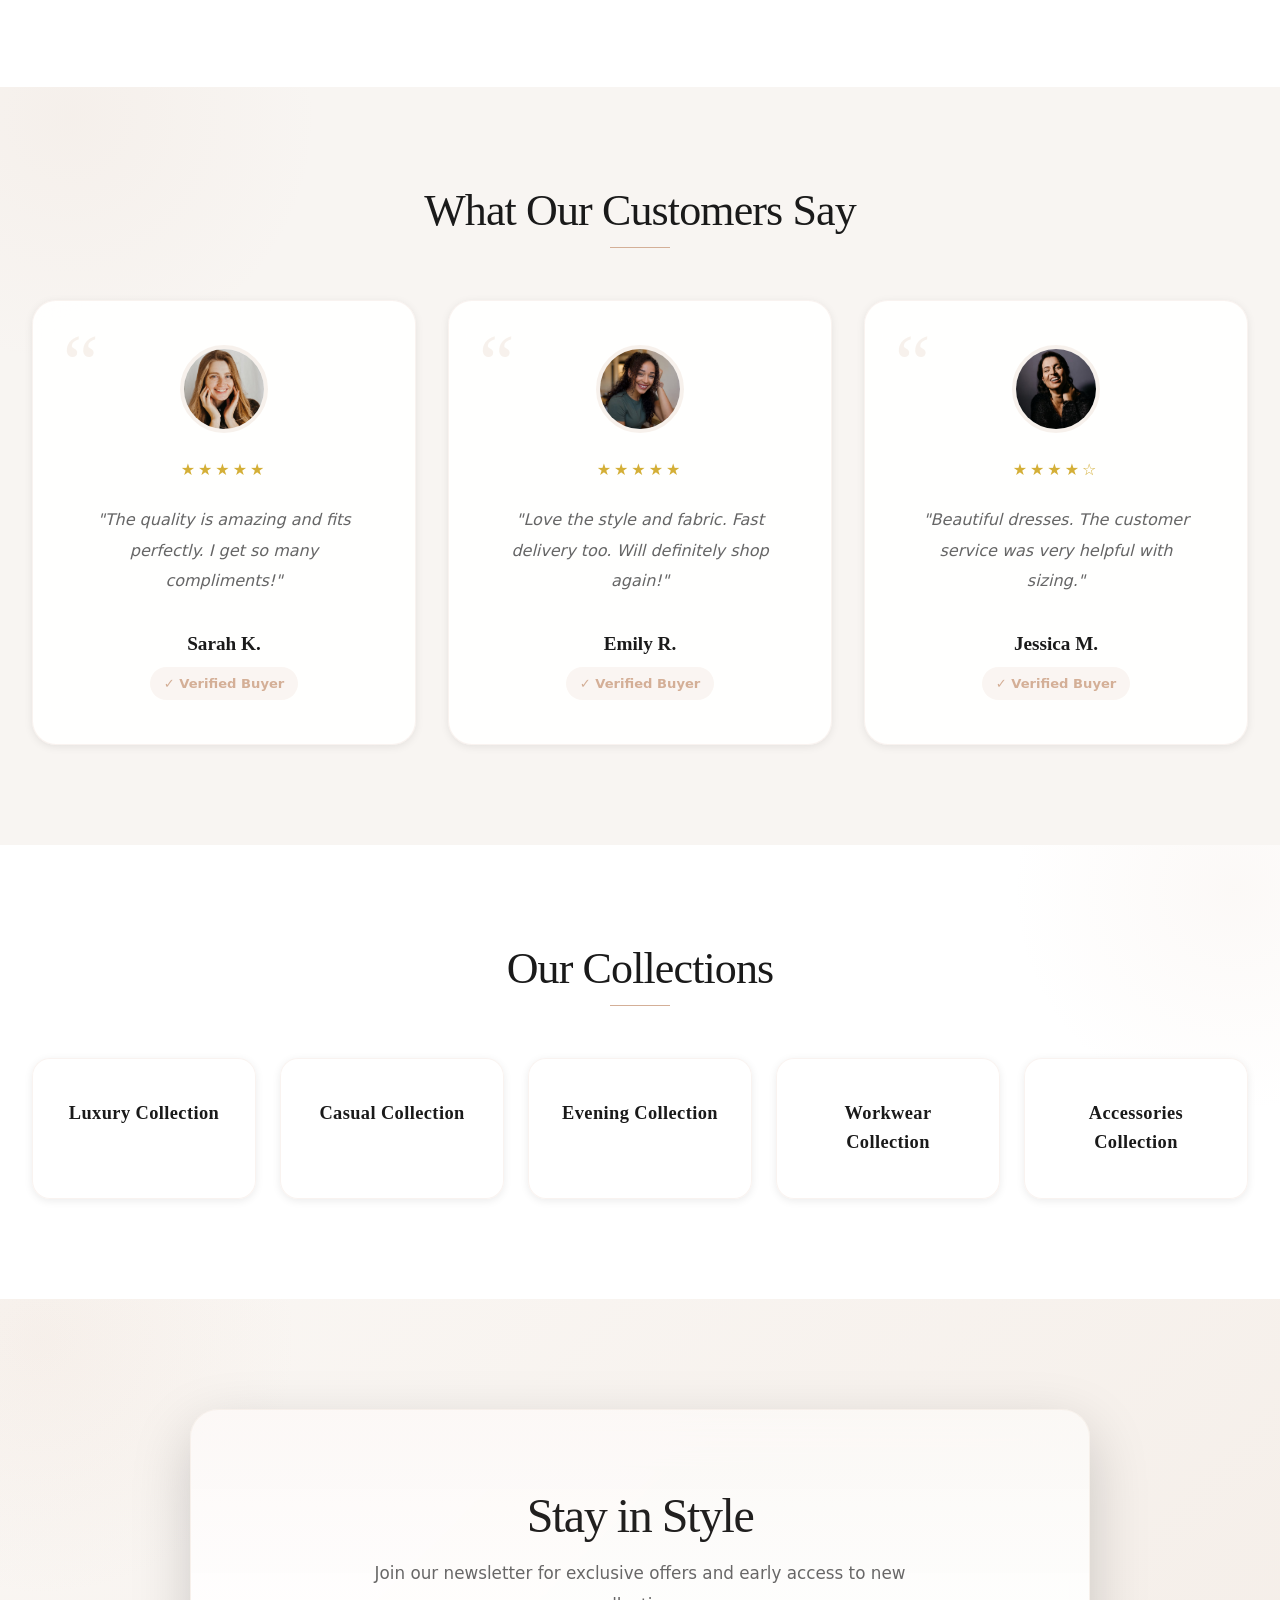
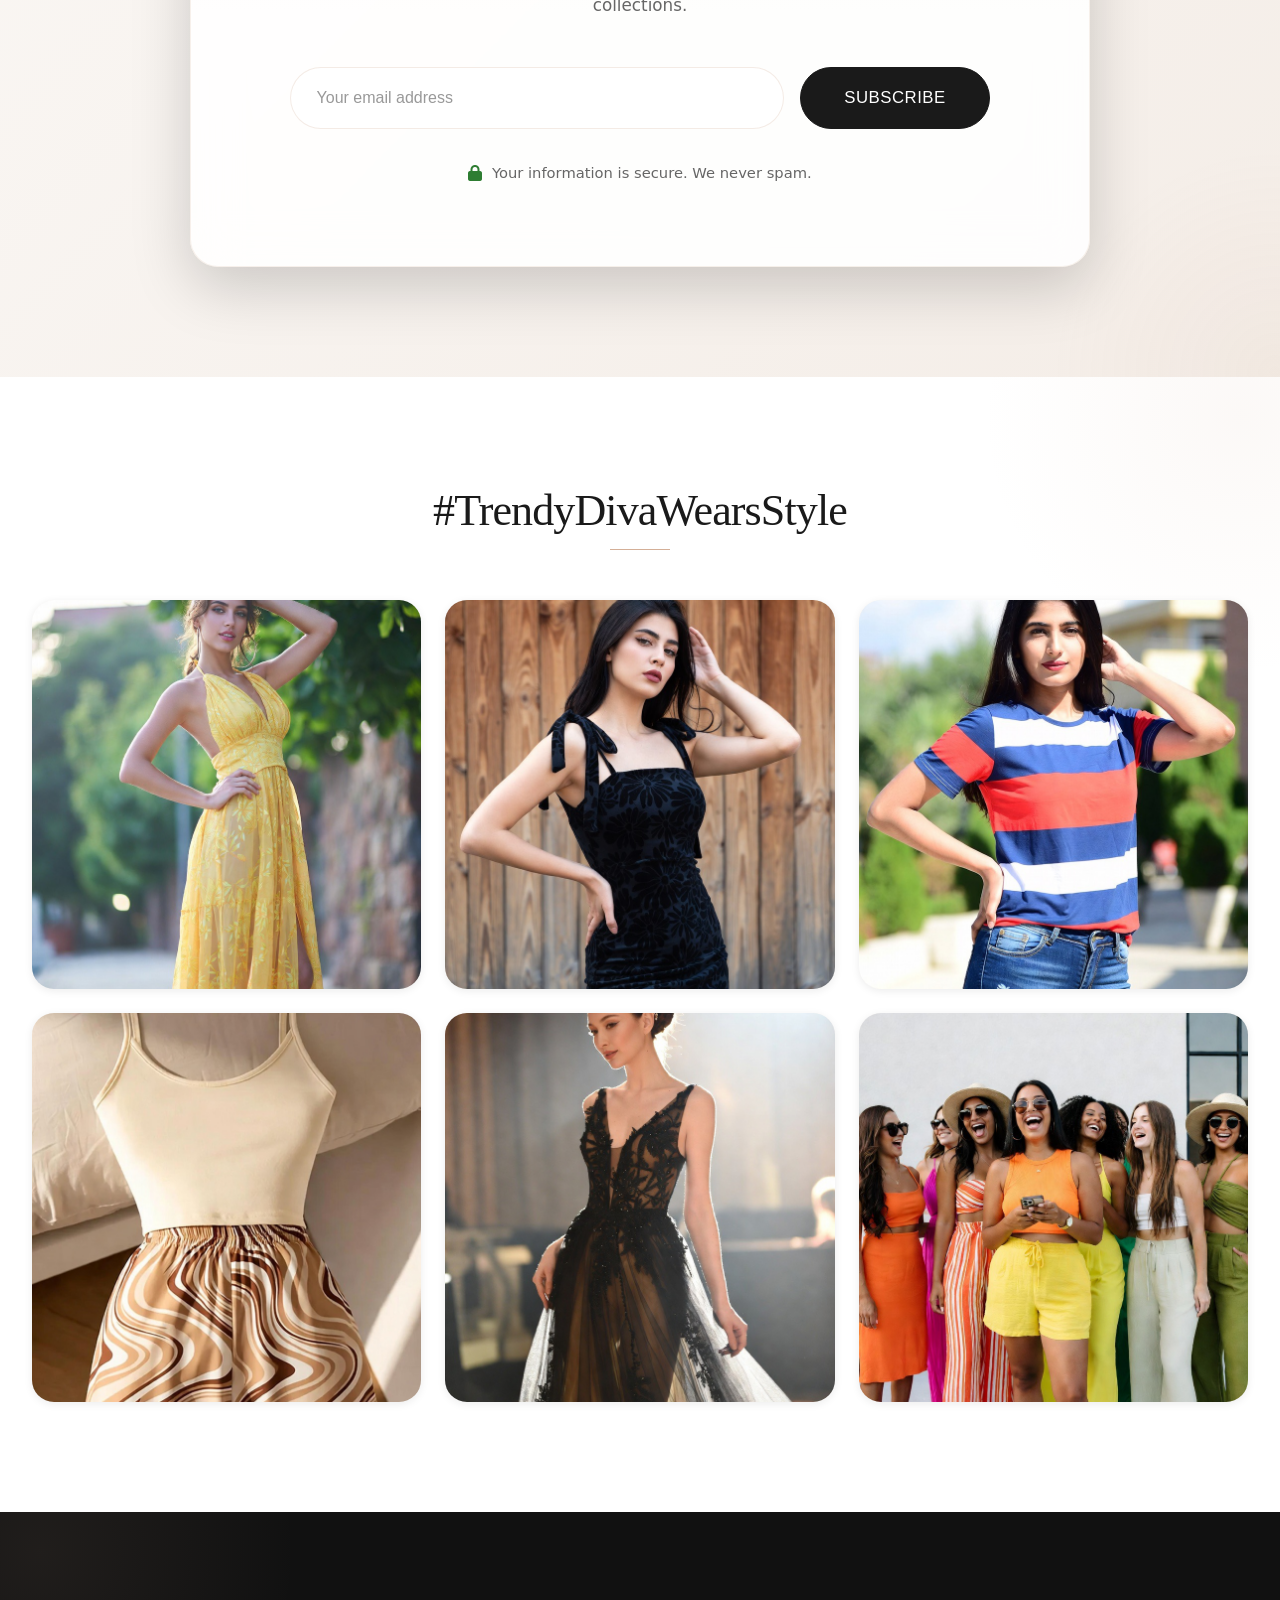
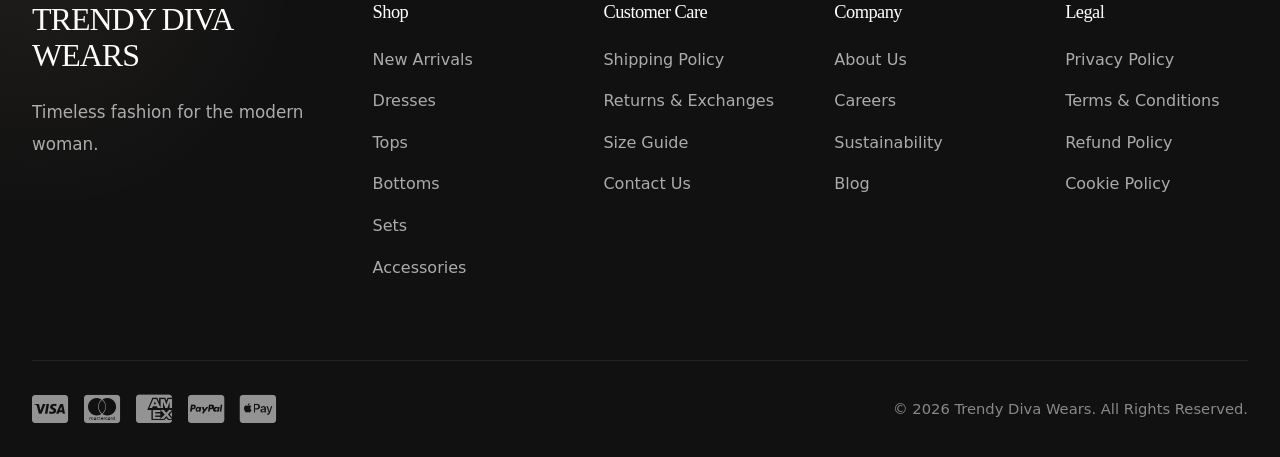
==== commit 2861101d: "Update index.html" ====
--- a/index.html
+++ b/index.html
@@ -31,12 +31,12 @@
             <a href="#" class="logo">TRENDY DIVA WEARS</a>
             
             <ul class="nav-links" id="navLinks">
-                <li><a href="#">Home</a></li>
-                <li><a href="#">Shop</a></li>
-                <li><a href="#">Collections</a></li>
-                <li><a href="#">About</a></li>
-                <li><a href="#">Contact</a></li>
-            </ul>
+    <li><a href="index.html">Home</a></li>
+    <li><a href="shop.html">Shop</a></li>
+    <li><a href="collection.html">Collection</a></li>
+    <li><a href="about.html">About</a></li>
+    <li><a href="contact.html">Contact</a></li>
+</ul>
 
             <div class="nav-actions">
                 <a href="#" class="icon-btn search-trigger" aria-label="Search"><i class="fa-solid fa-magnifying-glass"></i></a>
--- a/css/style.css
+++ b/css/style.css
@@ -3291,3 +3291,150 @@
 .hamburger.active span:nth-child(3) {
     transform: rotate(-45deg) translate(6px, -6px);
 }
+/* About & Contact Pages */
+.about-content, .contact-content {
+    max-width: 800px;
+    margin: 0 auto;
+    line-height: 1.8;
+}
+
+.about-content h1, .contact-content h1 {
+    text-align: center;
+    margin-bottom: 2rem;
+}
+
+/* Contact Form */
+.contact-form input,
+.contact-form textarea {
+    width: 100%;
+    padding: 12px 16px;
+    margin-bottom: 1rem;
+    border: 1px solid #ddd;
+    border-radius: 8px;
+    font-size: 1rem;
+}
+
+.contact-form button {
+    width: 100%;
+    padding: 14px;
+    background: var(--primary);
+    color: white;
+    border: none;
+    border-radius: 8px;
+    font-size: 1.05rem;
+    cursor: pointer;
+}
+
+/* Shop & Collections Grid */
+.shop-grid {
+    display: grid;
+    grid-template-columns: repeat(auto-fit, minmax(280px, 1fr));
+    gap: 2rem;
+}
+
+/* Responsive for new pages */
+@media (max-width: 768px) {
+    .about-content, .contact-content {
+        padding: 0 1rem;
+    }
+}
+/* Additional Styles for About, Contact, Shop & Collections */
+
+.contact-content, .about-content {
+    max-width: 900px;
+    margin: 0 auto;
+    text-align: center;
+}
+
+.contact-grid {
+    display: grid;
+    grid-template-columns: 1fr 2fr;
+    gap: 4rem;
+    margin-top: 3rem;
+}
+
+.contact-info {
+    text-align: left;
+    background: #fff;
+    padding: 2rem;
+    border-radius: 16px;
+    box-shadow: var(--shadow-sm);
+}
+
+.contact-form {
+    text-align: left;
+}
+
+.contact-form input,
+.contact-form textarea {
+    width: 100%;
+    padding: 14px 18px;
+    margin-bottom: 1.2rem;
+    border: 1px solid #ddd;
+    border-radius: 12px;
+    font-size: 1rem;
+    transition: var(--transition);
+}
+
+.contact-form input:focus,
+.contact-form textarea:focus {
+    border-color: var(--accent);
+    outline: none;
+    box-shadow: 0 0 0 4px rgba(212,175,151,0.1);
+}
+
+.contact-form button {
+    width: 100%;
+    padding: 16px;
+}
+
+/* Shop Page */
+.shop .products-grid {
+    grid-template-columns: repeat(auto-fit, minmax(260px, 1fr));
+    gap: 2rem;
+}
+
+/* Collections Page */
+.brands-grid {
+    display: grid;
+    grid-template-columns: repeat(auto-fit, minmax(220px, 1fr));
+    gap: 1.5rem;
+}
+
+/* Responsive */
+@media (max-width: 768px) {
+    .contact-grid {
+        grid-template-columns: 1fr;
+        gap: 2rem;
+    }
+}
+.about-content {
+    max-width: 800px;
+    margin: 0 auto;
+    text-align: center;
+}
+
+.lead {
+    font-size: 1.25rem;
+    color: var(--gray);
+    margin-bottom: 3rem;
+}
+
+.about-story, .about-values {
+    text-align: left;
+    margin-top: 4rem;
+}
+
+.values-grid {
+    display: grid;
+    grid-template-columns: repeat(auto-fit, minmax(220px, 1fr));
+    gap: 2rem;
+    margin-top: 2rem;
+}
+
+.value-item {
+    background: white;
+    padding: 2rem;
+    border-radius: 16px;
+    box-shadow: var(--shadow-sm);
+}
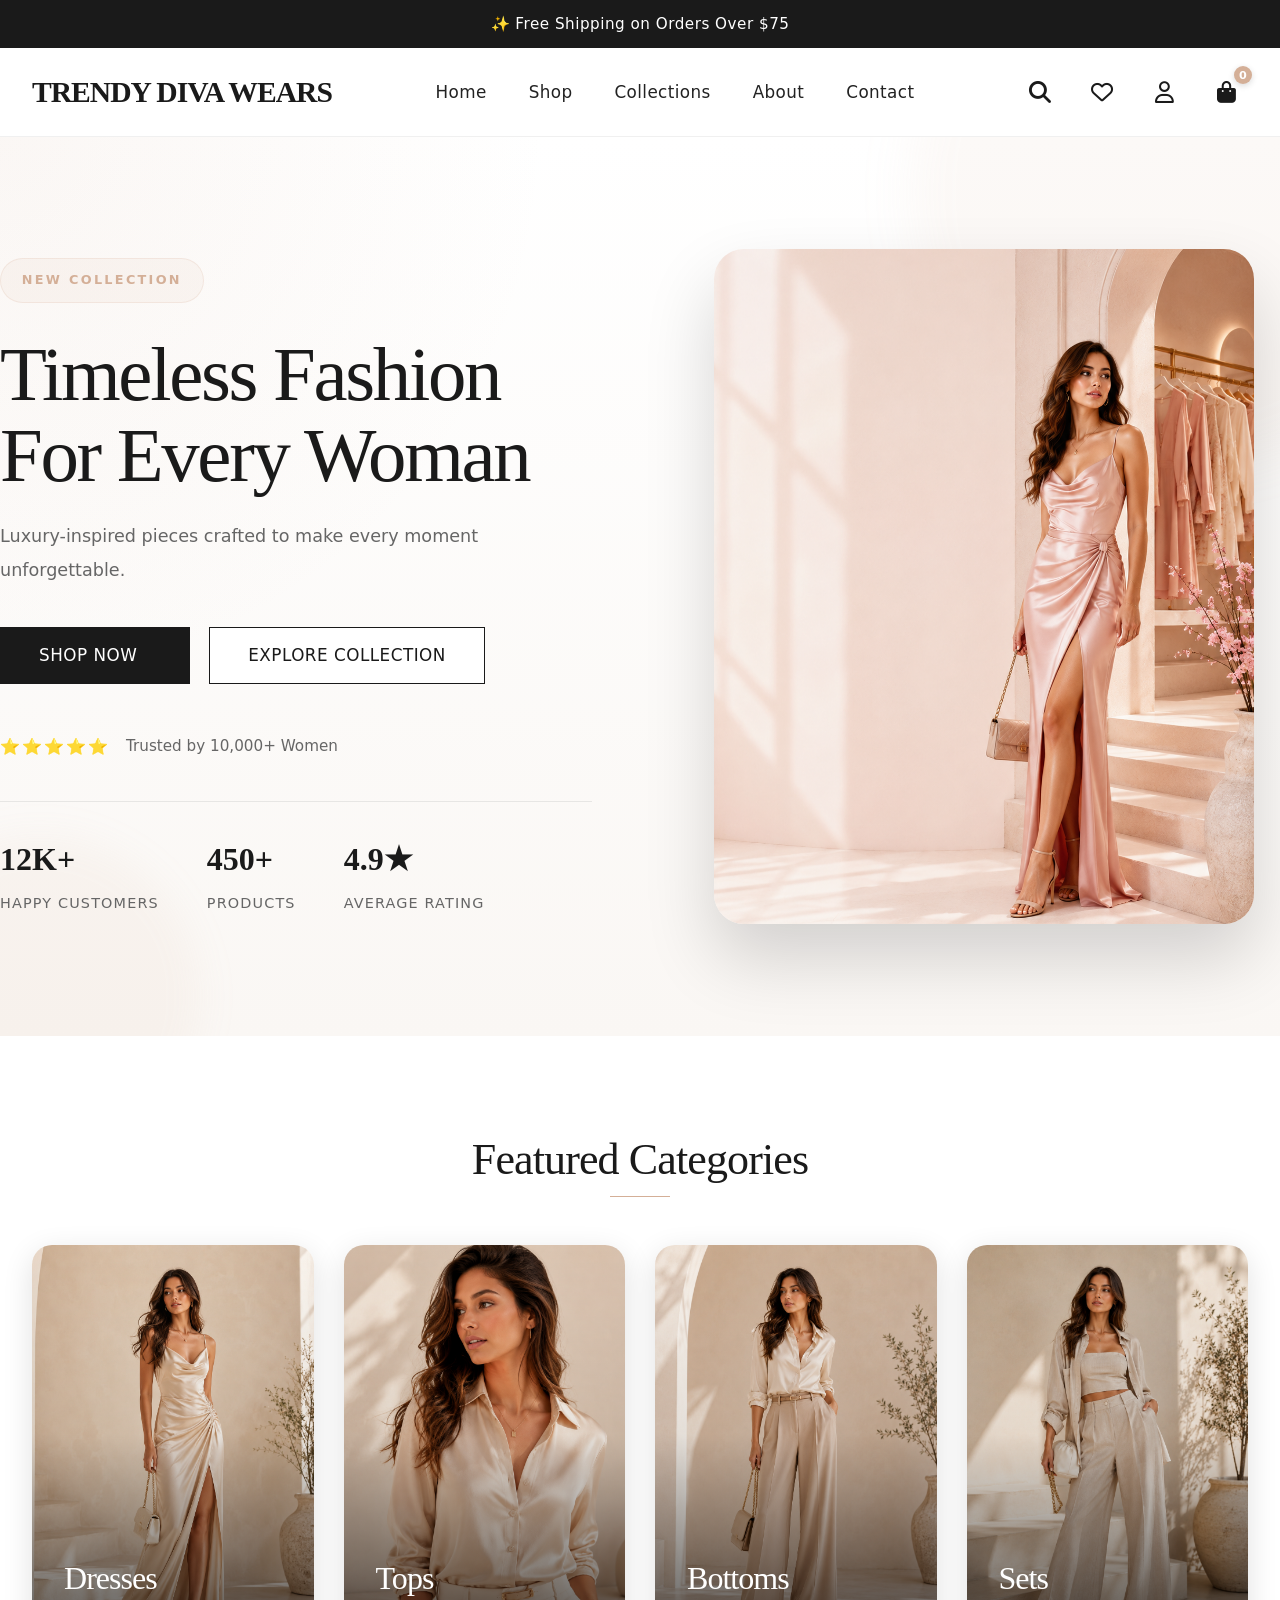
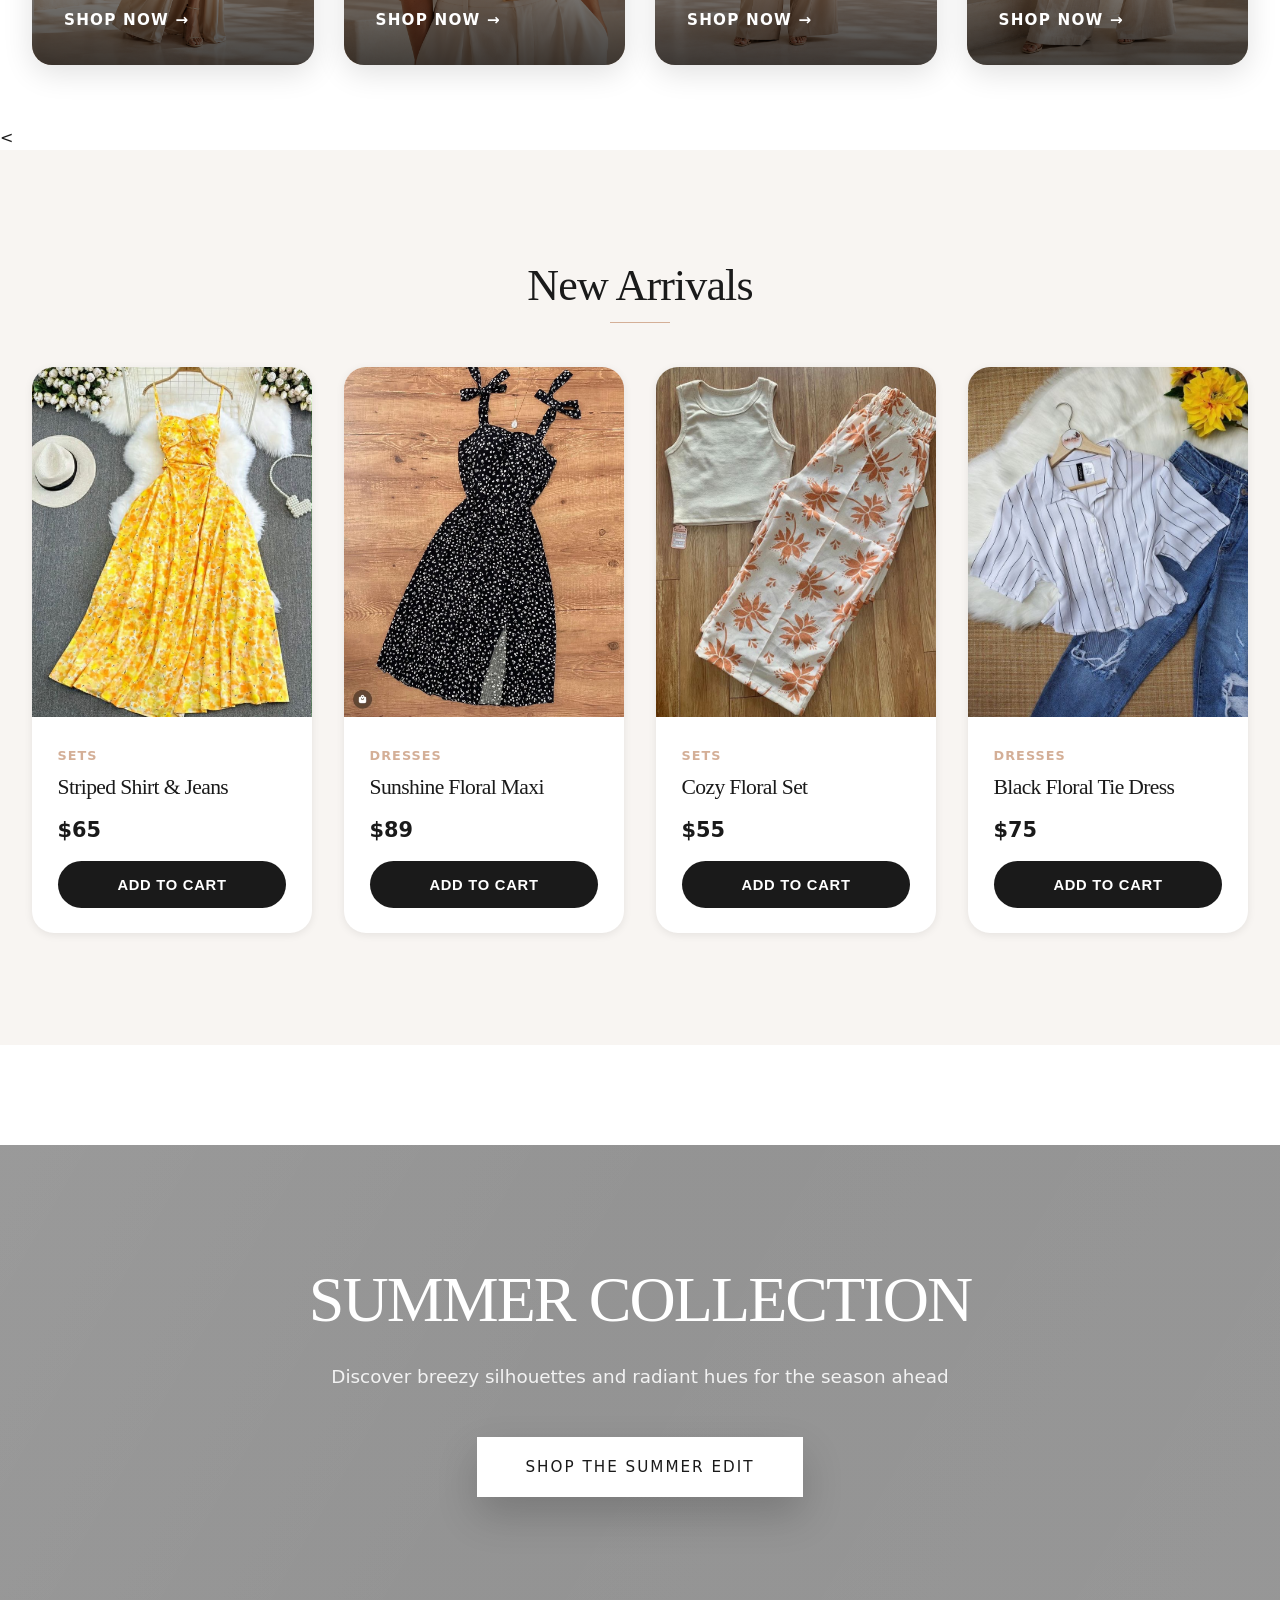
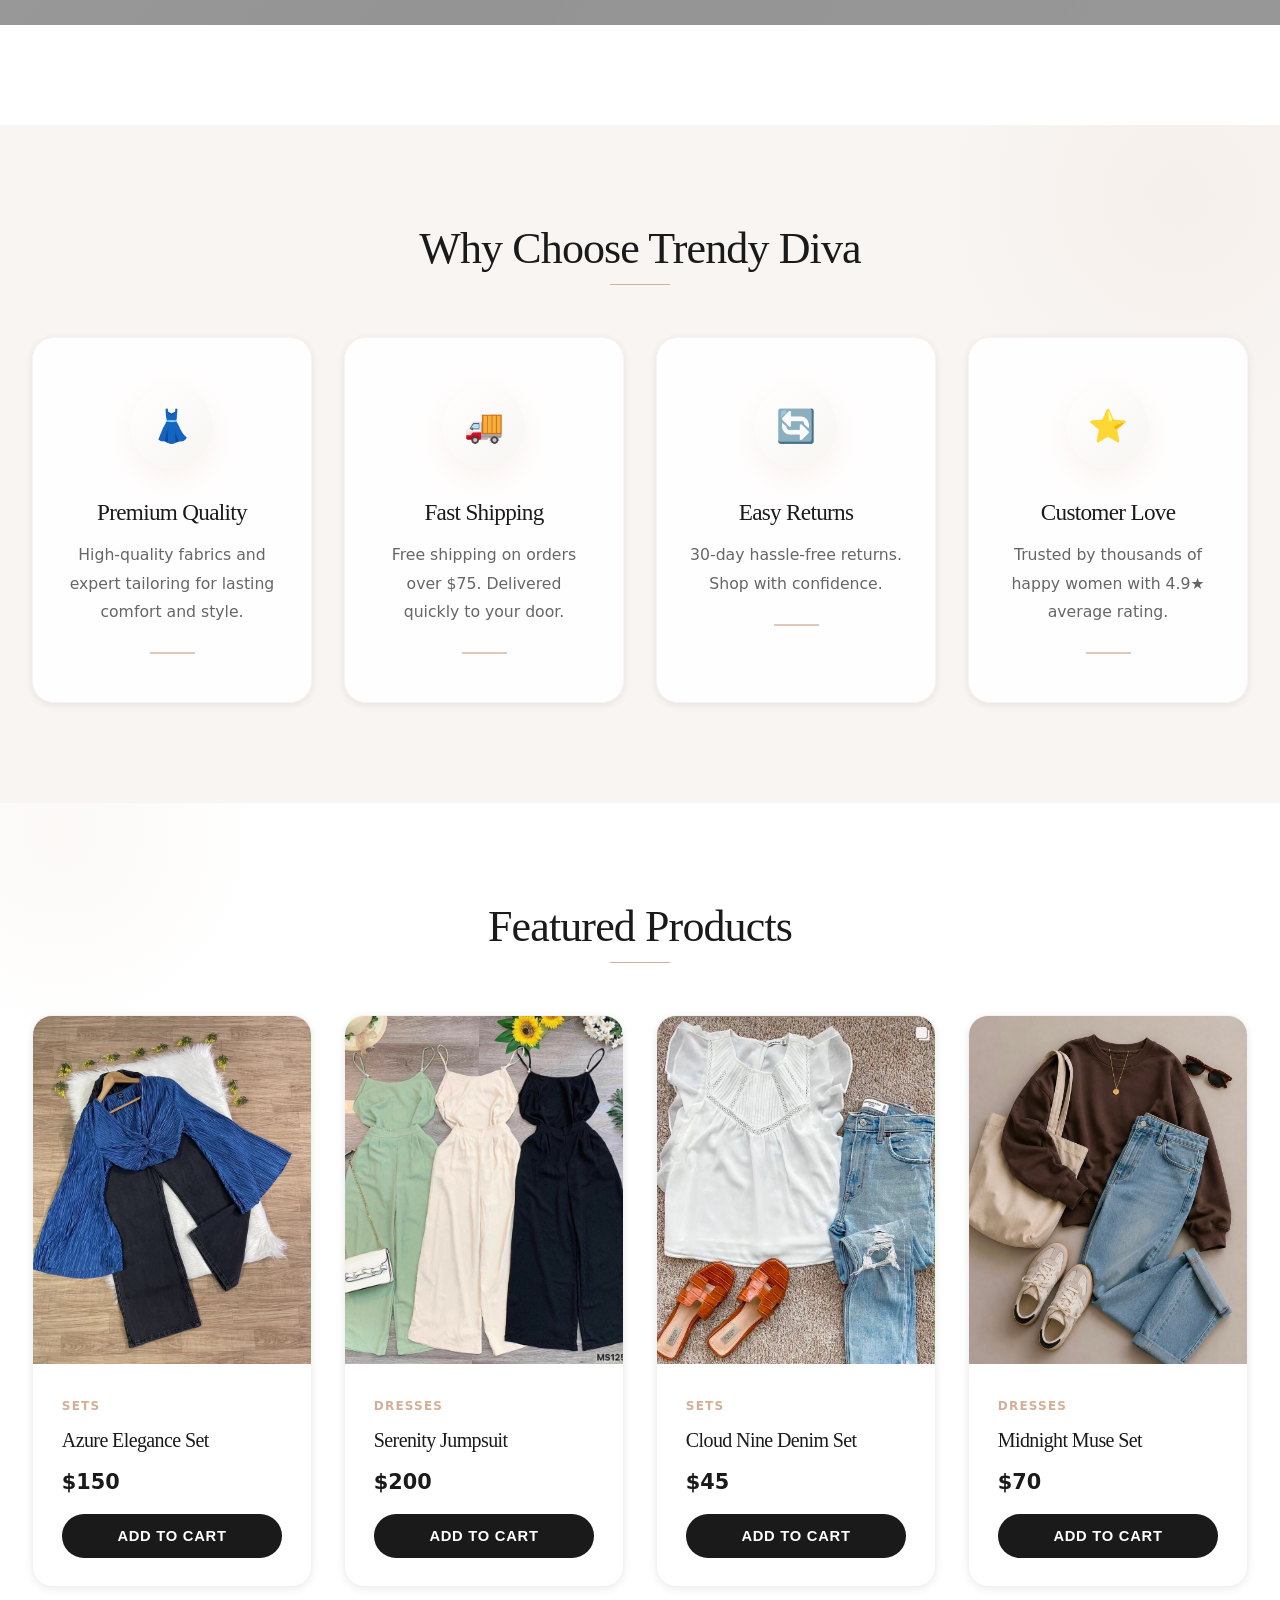
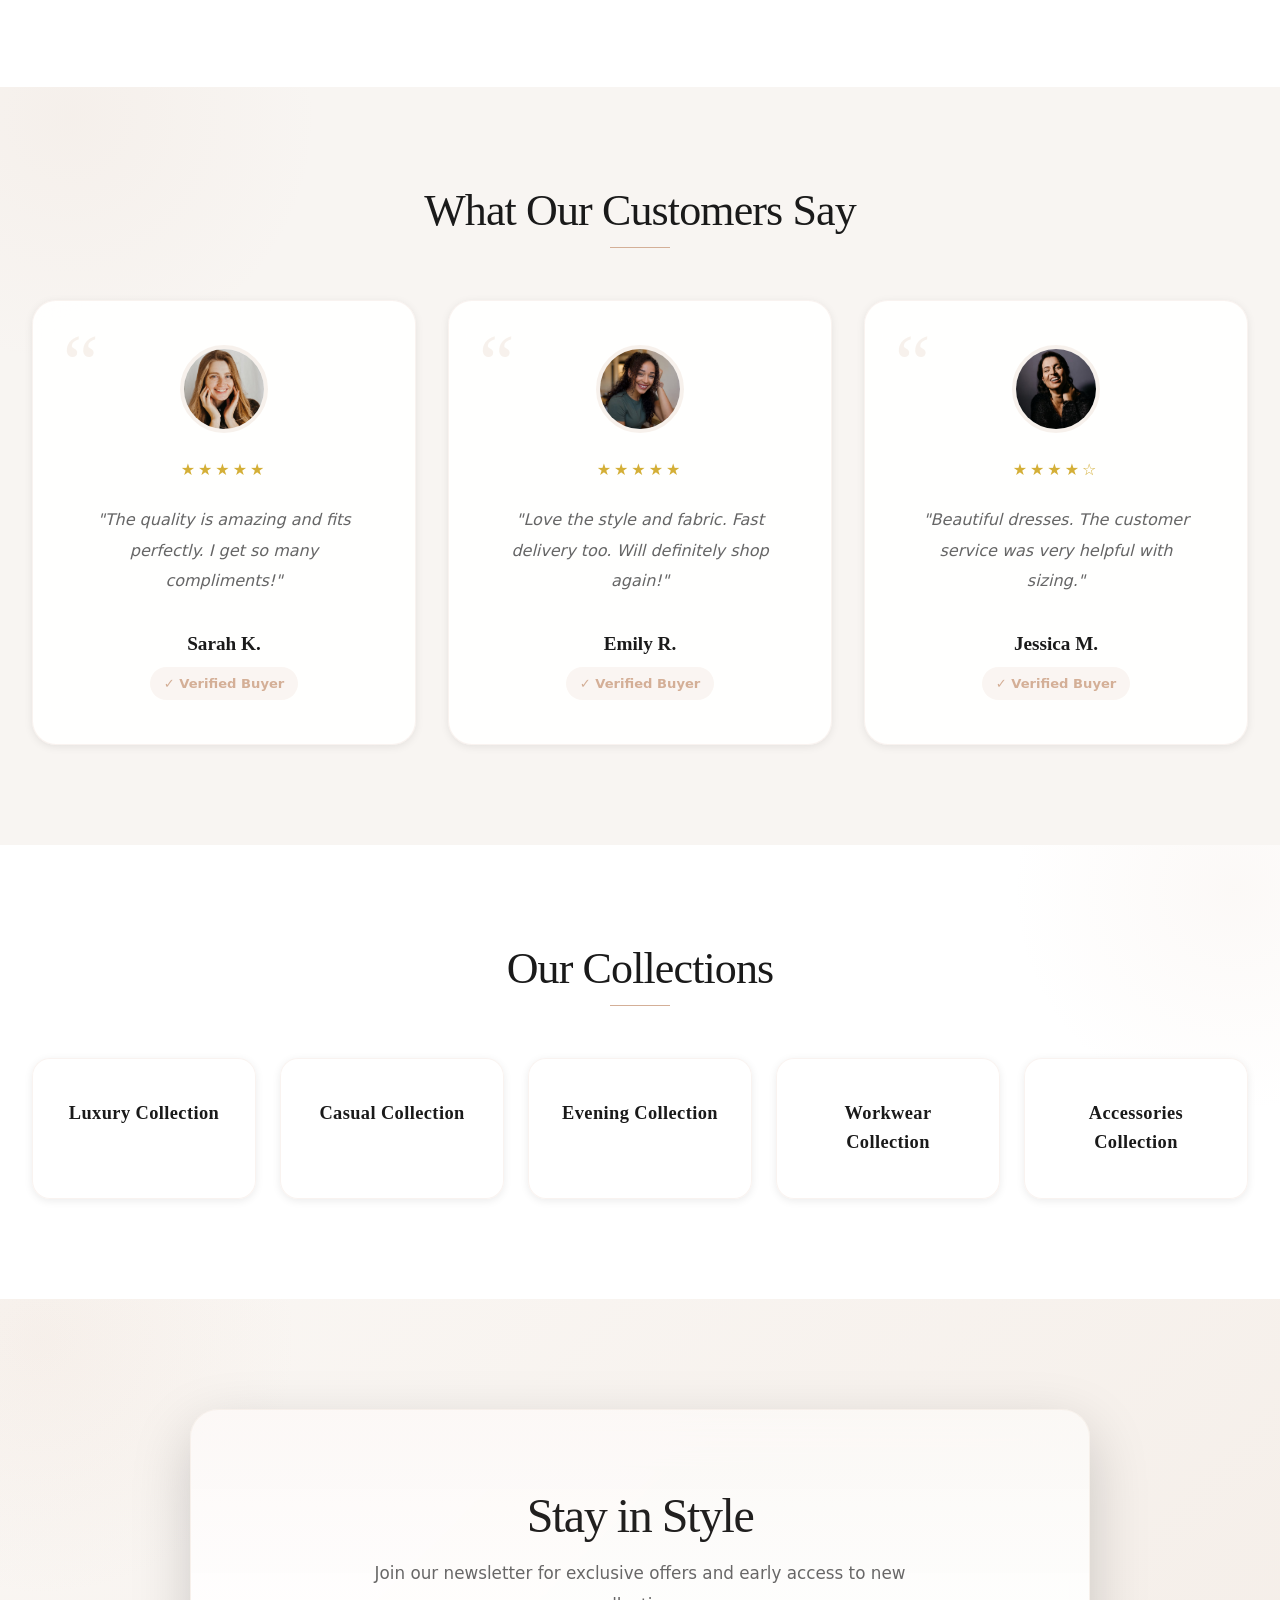
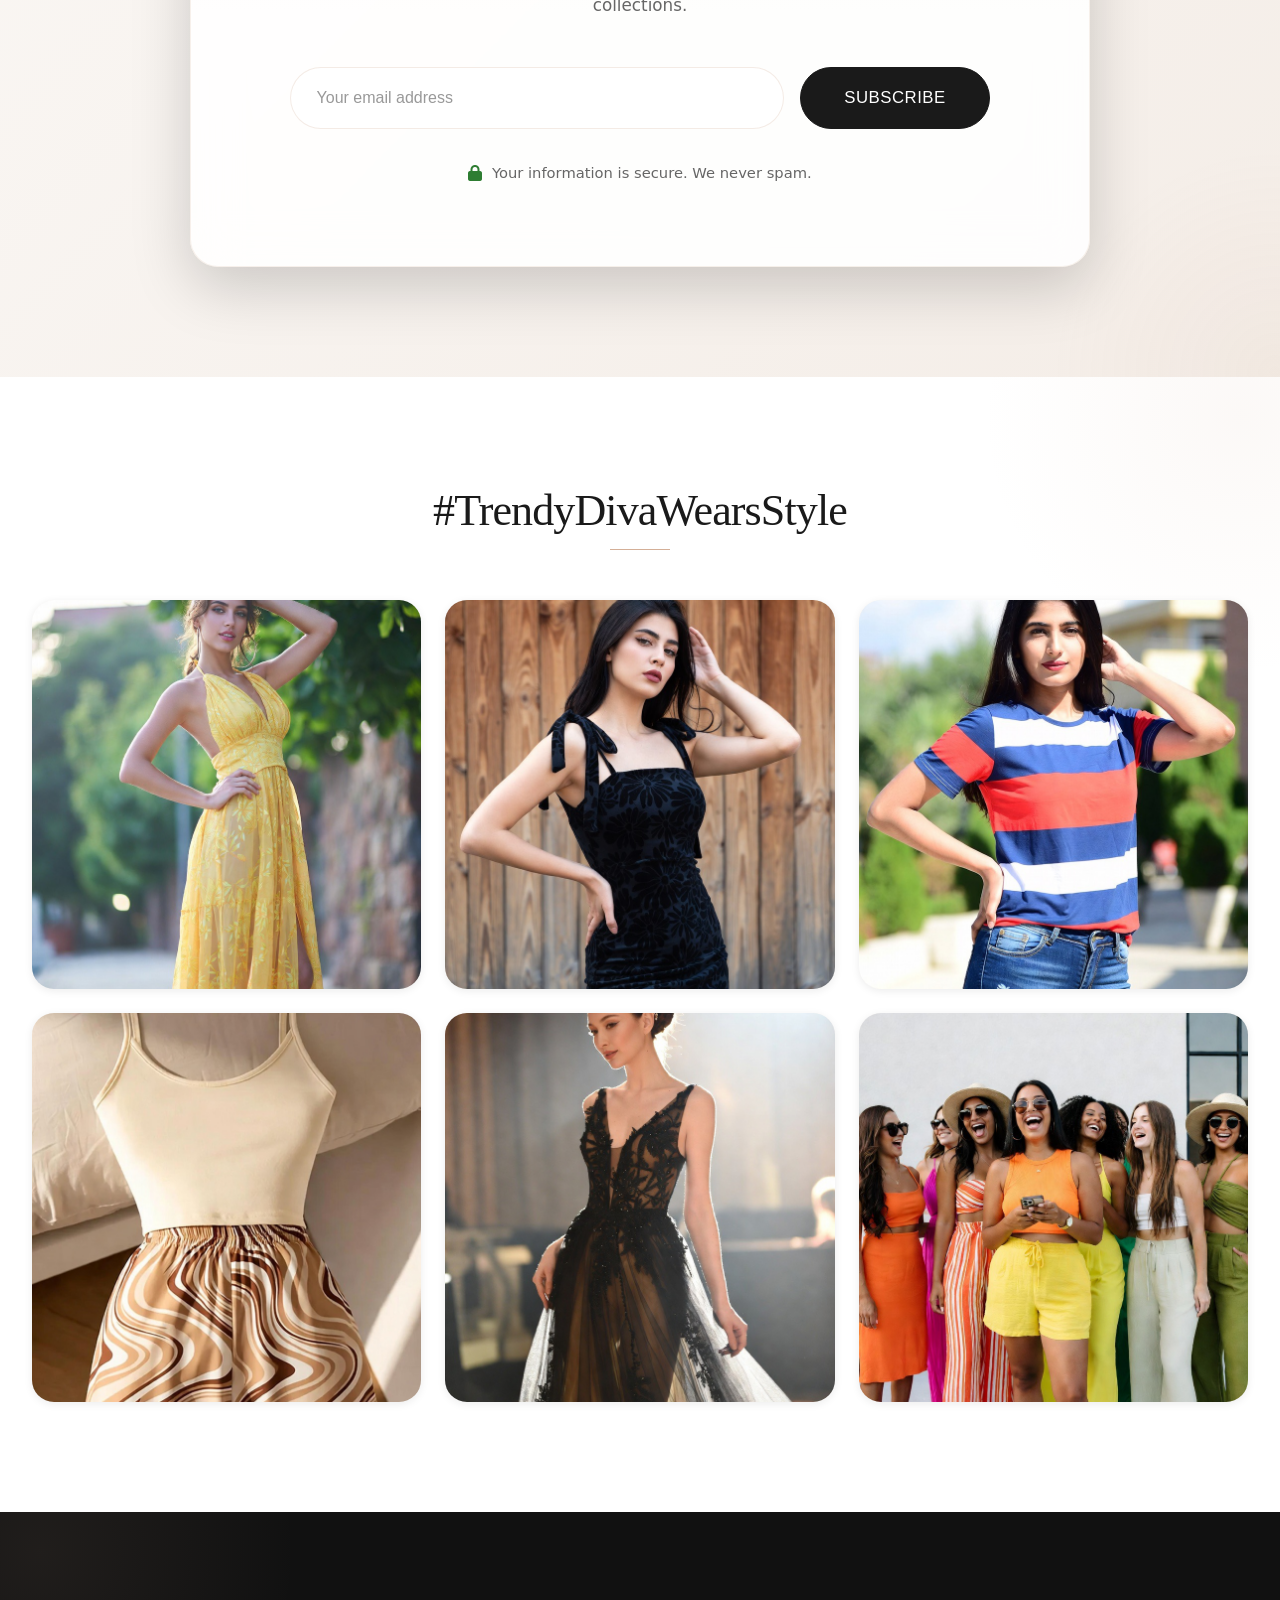
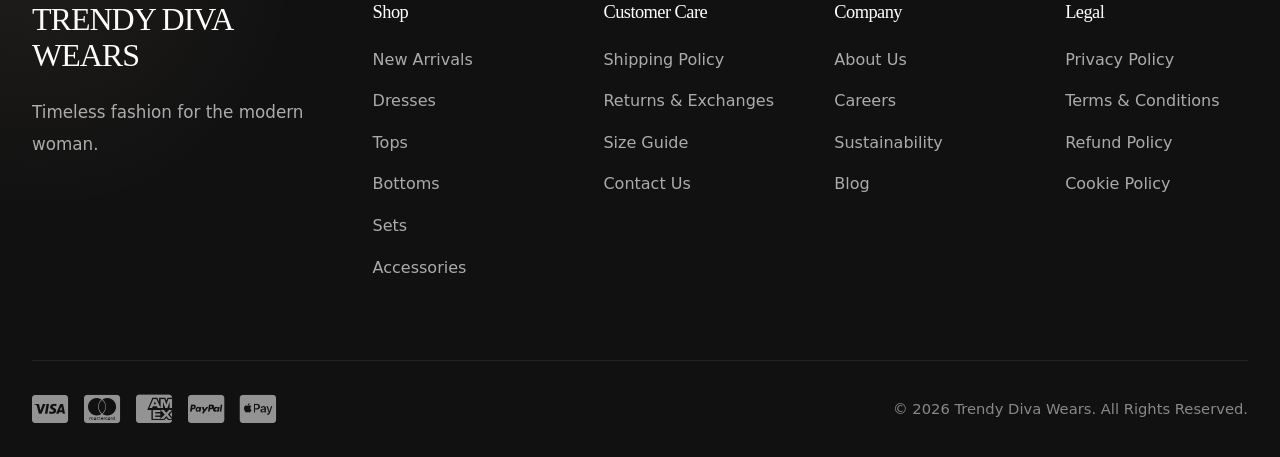
==== commit 85aede4d: "Update index.html" ====
--- a/index.html
+++ b/index.html
@@ -27,26 +27,38 @@
 
     <!-- Navbar -->
     <nav class="navbar">
-        <div class="nav-container">
-            <a href="#" class="logo">TRENDY DIVA WEARS</a>
+    <div class="nav-container">
+        <a href="index.html" class="logo">TRENDY DIVA WEARS</a>
+        
+        <ul class="nav-links" id="navLinks">
+            <li><a href="index.html">Home</a></li>
+            <li><a href="shop.html">Shop</a></li>
+            <li><a href="collections.html">Collections</a></li>
+            <li><a href="about.html">About</a></li>
+            <li><a href="contact.html">Contact</a></li>
+        </ul>
+
+        <div class="nav-actions">
+            <a href="#" class="icon-btn search-trigger" aria-label="Search">
+                <i class="fa-solid fa-magnifying-glass"></i>
+            </a>
             
-            <ul class="nav-links" id="navLinks">
-    <li><a href="index.html">Home</a></li>
-    <li><a href="shop.html">Shop</a></li>
-    <li><a href="collection.html">Collection</a></li>
-    <li><a href="about.html">About</a></li>
-    <li><a href="contact.html">Contact</a></li>
-</ul>
-
-            <div class="nav-actions">
-                <a href="#" class="icon-btn search-trigger" aria-label="Search"><i class="fa-solid fa-magnifying-glass"></i></a>
-                <a href="#" class="icon-btn" aria-label="Wishlist"><i class="fa-regular fa-heart"></i></a>
-                <a href="#" class="icon-btn" aria-label="Account"><i class="fa-regular fa-user"></i></a>
-                <a href="#" class="icon-btn cart-icon" aria-label="Cart">
-                    <i class="fa-solid fa-bag-shopping"></i>
-                    <span class="cart-count">0</span>
-                </a>
-            </div>
+            <!-- Wishlist -->
+            <a href="wishlist.html" class="icon-btn" aria-label="Wishlist">
+                <i class="fa-regular fa-heart"></i>
+            </a>
+            
+            <!-- Account -->
+            <a href="account.html" class="icon-btn" aria-label="Account">
+                <i class="fa-regular fa-user"></i>
+            </a>
+            
+            <!-- Cart -->
+            <a href="cart.html" class="icon-btn cart-icon" aria-label="Cart">
+                <i class="fa-solid fa-bag-shopping"></i>
+                <span class="cart-count" id="navCartCount">0</span>
+            </a>
+        </div>
 
             <div class="hamburger" id="hamburger">
                 <span></span>
--- a/css/style.css
+++ b/css/style.css
@@ -3438,3 +3438,291 @@
     border-radius: 16px;
     box-shadow: var(--shadow-sm);
 }
+/* Wishlist Active State */
+.wishlist-btn.active {
+    color: #e74c3c;
+}
+
+.wishlist-btn.active i {
+    animation: heartBeat 0.3s;
+}
+
+@keyframes heartBeat {
+    0% { transform: scale(1); }
+    50% { transform: scale(1.4); }
+    100% { transform: scale(1); }
+}
+/* About Page Styles */
+.about-hero {
+    padding: 160px 0 100px;
+    background: linear-gradient(rgba(0,0,0,0.45), rgba(0,0,0,0.45)), 
+                url('https://source.unsplash.com/random/2000x1200/?fashion,woman') center/cover no-repeat;
+    color: white;
+    text-align: center;
+}
+
+.about-hero h1 {
+    font-size: 3.5rem;
+    margin-bottom: 1rem;
+}
+
+.lead {
+    font-size: 1.3rem;
+    max-width: 700px;
+    margin: 0 auto;
+    opacity: 0.95;
+}
+
+.about-story, .about-mission {
+    max-width: 800px;
+    margin: 0 auto 4rem;
+    text-align: center;
+}
+
+.values-grid {
+    display: grid;
+    grid-template-columns: repeat(auto-fit, minmax(280px, 1fr));
+    gap: 2rem;
+    margin-top: 3rem;
+}
+
+.value-item {
+    text-align: center;
+    padding: 2rem 1rem;
+    background: #fff;
+    border-radius: 16px;
+    box-shadow: var(--shadow-sm);
+    transition: var(--transition);
+}
+
+.value-item:hover {
+    transform: translateY(-8px);
+    box-shadow: var(--shadow-md);
+}
+
+.value-item i {
+    font-size: 2.8rem;
+    color: var(--accent);
+    margin-bottom: 1rem;
+}
+/* Contact Page */
+.contact-hero {
+    padding: 140px 0 80px;
+    background: linear-gradient(rgba(26,26,26,0.65), rgba(26,26,26,0.65)),
+                url('https://source.unsplash.com/random/2000x1000/?elegant,store') center/cover;
+    color: white;
+    text-align: center;
+}
+
+.contact-grid {
+    display: grid;
+    grid-template-columns: 1fr 1.1fr;
+    gap: 5rem;
+    margin-top: 2rem;
+}
+
+.contact-item {
+    display: flex;
+    gap: 1.2rem;
+    margin-bottom: 2rem;
+    font-size: 1.05rem;
+}
+
+.contact-item i {
+    font-size: 1.6rem;
+    color: var(--accent);
+    margin-top: 4px;
+}
+
+.whatsapp-link {
+    color: #25D366;
+    font-weight: 600;
+    text-decoration: none;
+}
+
+.whatsapp-link:hover {
+    text-decoration: underline;
+}
+
+.whatsapp-badge {
+    display: inline-block;
+    background: #25D366;
+    color: white;
+    font-size: 0.75rem;
+    padding: 2px 8px;
+    border-radius: 12px;
+    margin-left: 8px;
+}
+
+.form-group input,
+.form-group textarea {
+    width: 100%;
+    padding: 14px 18px;
+    border: 1px solid #ddd;
+    border-radius: 8px;
+    font-size: 1rem;
+}
+
+@media (max-width: 992px) {
+    .contact-grid {
+        grid-template-columns: 1fr;
+        gap: 3rem;
+    }
+}
+.cart-section {
+    padding: 80px 0;
+}
+
+.cart-content {
+    display: grid;
+    grid-template-columns: 2fr 1fr;
+    gap: 4rem;
+}
+
+.cart-item {
+    display: flex;
+    gap: 1.5rem;
+    padding: 1.5rem 0;
+    border-bottom: 1px solid #eee;
+}
+
+.cart-item img {
+    width: 120px;
+    height: 160px;
+    object-fit: cover;
+    border-radius: 12px;
+}
+
+.cart-item-info {
+    flex: 1;
+}
+
+.quantity-control {
+    margin-top: 1rem;
+}
+
+.quantity-control button {
+    width: 32px;
+    height: 32px;
+    border: 1px solid #ddd;
+    background: white;
+    cursor: pointer;
+}
+
+.checkout-btn {
+    width: 100%;
+    padding: 16px;
+    font-size: 1.1rem;
+    margin-top: 1.5rem;
+}
+
+.summary-row {
+    display: flex;
+    justify-content: space-between;
+    padding: 12px 0;
+    border-bottom: 1px solid #eee;
+}
+
+.total {
+    font-size: 1.3rem;
+    border-top: 2px solid #ddd;
+    margin-top: 1rem;
+    padding-top: 1rem;
+}
+
+.free {
+    color: #2e7d32;
+    font-weight: 600;
+}
+
+/* Responsive */
+@media (max-width: 992px) {
+    .cart-content {
+        grid-template-columns: 1fr;
+    }
+}
+.checkout-section {
+    padding: 60px 0 100px;
+}
+
+.checkout-grid {
+    display: grid;
+    grid-template-columns: 1.1fr 1fr;
+    gap: 5rem;
+}
+
+.form-section {
+    background: #fff;
+    padding: 2.5rem;
+    border-radius: 16px;
+    box-shadow: var(--shadow-sm);
+    margin-bottom: 2rem;
+}
+
+.form-row {
+    display: grid;
+    grid-template-columns: 1fr 1fr;
+    gap: 1rem;
+}
+
+.payment-options {
+    display: flex;
+    flex-direction: column;
+    gap: 12px;
+    margin: 1.5rem 0;
+}
+
+.payment-option {
+    display: flex;
+    align-items: center;
+    gap: 12px;
+    padding: 14px 18px;
+    border: 2px solid #eee;
+    border-radius: 12px;
+    cursor: pointer;
+    transition: all 0.3s;
+}
+
+.payment-option.active,
+.payment-option:hover {
+    border-color: var(--accent);
+    background: #fffaf5;
+}
+
+.order-summary {
+    background: #fff;
+    padding: 2.5rem;
+    border-radius: 16px;
+    box-shadow: var(--shadow-md);
+    position: sticky;
+    top: 100px;
+}
+
+.complete-order-btn {
+    width: 100%;
+    padding: 18px;
+    font-size: 1.15rem;
+    margin-top: 1.5rem;
+    background: var(--primary);
+}
+
+.trust-badges {
+    text-align: center;
+    margin-top: 1.5rem;
+    color: var(--gray);
+    font-size: 0.95rem;
+}
+
+.order-item {
+    display: flex;
+    justify-content: space-between;
+    padding: 12px 0;
+    border-bottom: 1px solid #f0f0f0;
+}
+
+/* Mobile */
+@media (max-width: 992px) {
+    .checkout-grid {
+        grid-template-columns: 1fr;
+    }
+}
